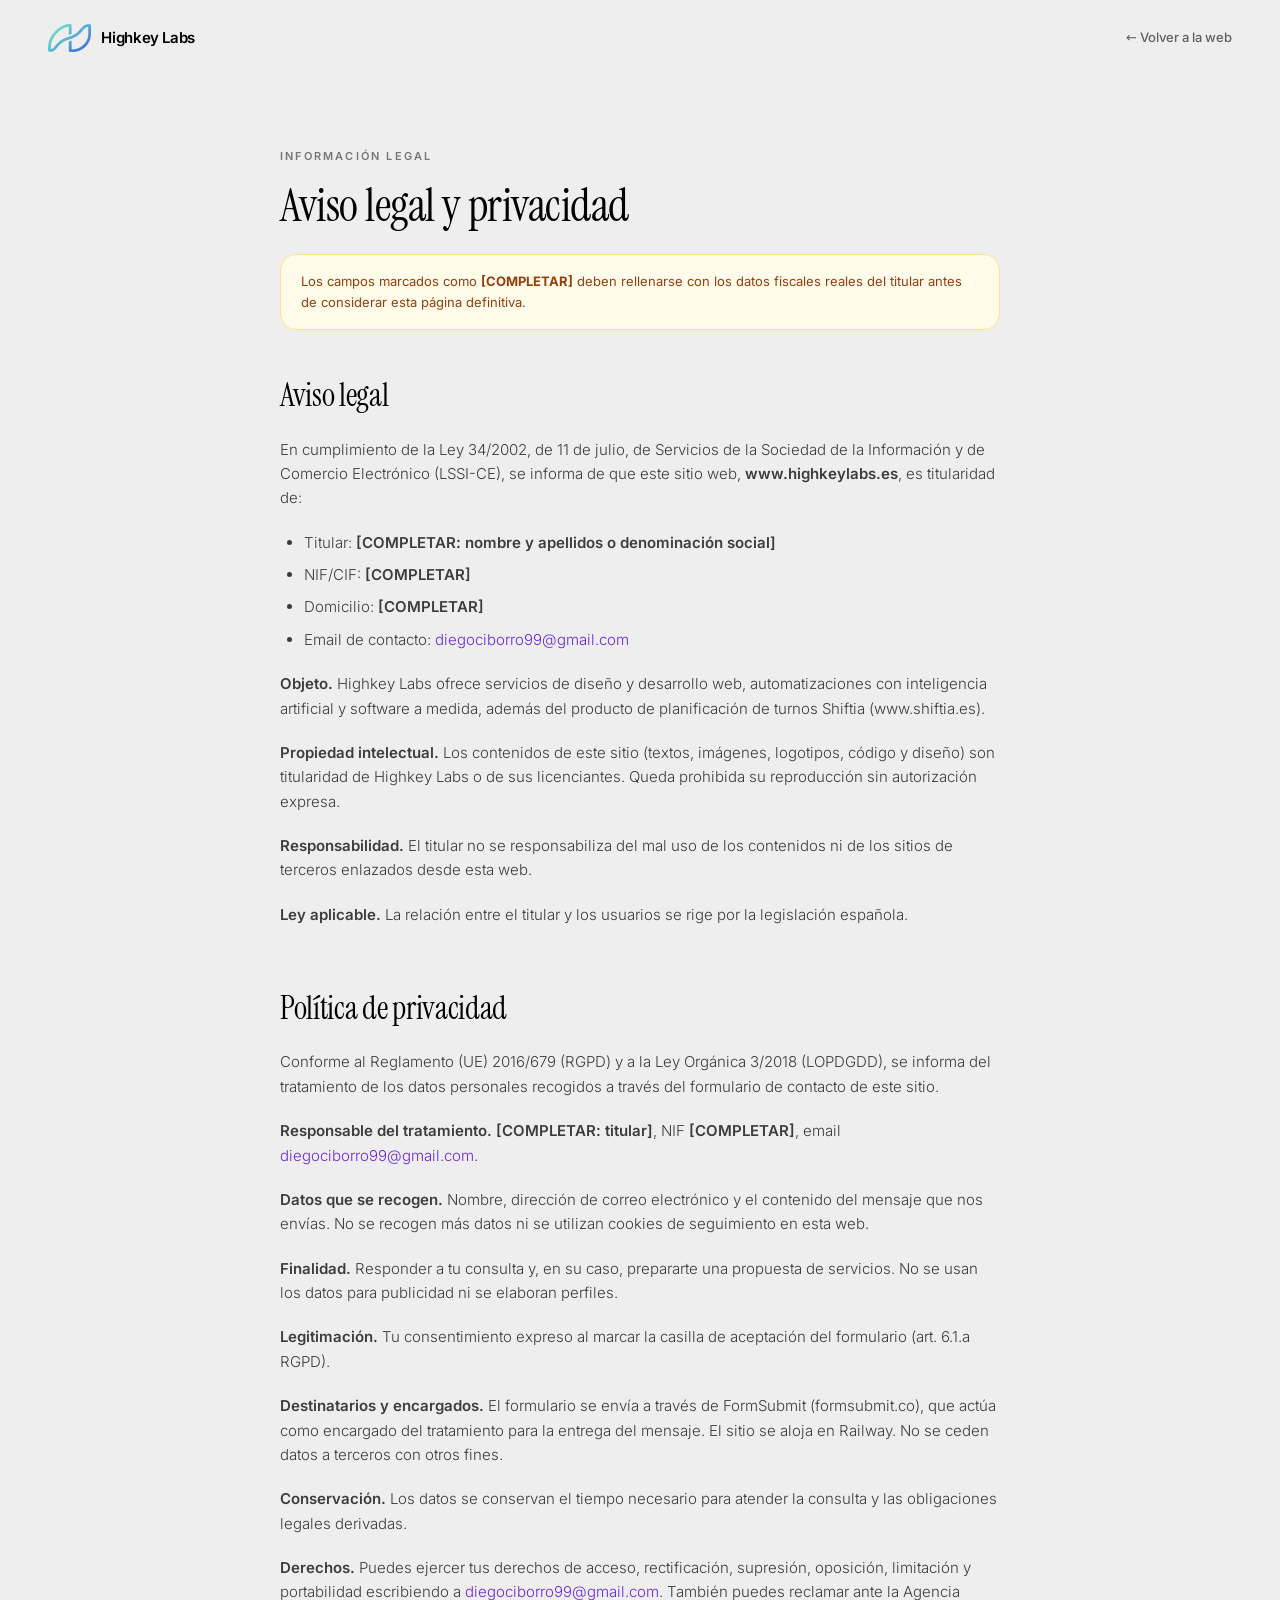
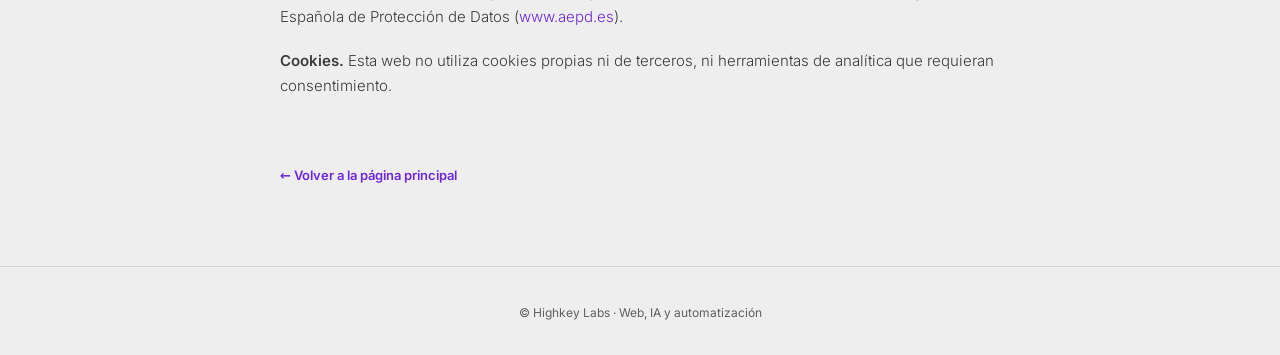
==== legal.html @ 3944e405 "Mejora integral de la web: rendimiento, SEO, conversión, RGPD y refinado visual - Formulario funcion" ====
<!DOCTYPE html>
<html lang="es" class="scroll-smooth">
<head>
<meta charset="UTF-8">
<meta name="viewport" content="width=device-width, initial-scale=1.0">
<title>Aviso legal y privacidad — Highkey Labs</title>
<meta name="description" content="Aviso legal y política de privacidad de Highkey Labs.">
<meta name="robots" content="noindex, follow">
<link rel="canonical" href="https://www.highkeylabs.es/legal.html">
<meta name="theme-color" content="#eeeeee">
<link rel="icon" type="image/png" sizes="32x32" href="favicon-32.png">
<link rel="apple-touch-icon" href="apple-touch-icon.png">
<link rel="stylesheet" href="styles.css">
</head>
<body class="bg-[#eeeeee] text-black antialiased">

<nav class="pt-6 pb-4 px-6 lg:px-12 flex items-center justify-between" aria-label="Navegación">
  <a href="index.html" class="flex items-center gap-2.5" aria-label="Highkey Labs — inicio">
    <img src="logo.png" alt="Logo de Highkey Labs" width="149" height="96" class="h-7 w-auto">
    <span class="text-[15px] font-semibold tracking-tight">Highkey Labs</span>
  </a>
  <a href="index.html" class="text-[13px] font-medium text-black/60 hover:text-black transition-colors">← Volver a la web</a>
</nav>

<main class="max-w-3xl mx-auto px-6 py-16 md:py-20">

  <p class="text-[11px] uppercase tracking-[0.2em] text-black/50 font-semibold mb-4">Información legal</p>
  <h1 class="font-serifd text-[34px] md:text-[46px] leading-[1.08] mb-6">Aviso legal y privacidad</h1>
  <p class="bg-amber-50 border border-amber-200 text-amber-800 rounded-2xl px-5 py-4 text-[13px] leading-relaxed mb-12">
    Los campos marcados como <strong>[COMPLETAR]</strong> deben rellenarse con los datos fiscales reales del titular antes de considerar esta página definitiva.
  </p>

  <section id="aviso-legal" class="mb-16">
    <h2 class="font-serifd text-[26px] md:text-[32px] leading-[1.1] mb-6">Aviso legal</h2>
    <div class="space-y-5 text-[15px] font-light text-black/75 leading-relaxed">
      <p>En cumplimiento de la Ley 34/2002, de 11 de julio, de Servicios de la Sociedad de la Información y de Comercio Electrónico (LSSI-CE), se informa de que este sitio web, <strong class="font-semibold">www.highkeylabs.es</strong>, es titularidad de:</p>
      <ul class="list-disc pl-6 space-y-2">
        <li>Titular: <strong class="font-semibold">[COMPLETAR: nombre y apellidos o denominación social]</strong></li>
        <li>NIF/CIF: <strong class="font-semibold">[COMPLETAR]</strong></li>
        <li>Domicilio: <strong class="font-semibold">[COMPLETAR]</strong></li>
        <li>Email de contacto: <a href="mailto:diegociborro99@gmail.com" class="text-[#6d28d9] hover:underline">diegociborro99@gmail.com</a></li>
      </ul>
      <p><strong class="font-semibold">Objeto.</strong> Highkey Labs ofrece servicios de diseño y desarrollo web, automatizaciones con inteligencia artificial y software a medida, además del producto de planificación de turnos Shiftia (www.shiftia.es).</p>
      <p><strong class="font-semibold">Propiedad intelectual.</strong> Los contenidos de este sitio (textos, imágenes, logotipos, código y diseño) son titularidad de Highkey Labs o de sus licenciantes. Queda prohibida su reproducción sin autorización expresa.</p>
      <p><strong class="font-semibold">Responsabilidad.</strong> El titular no se responsabiliza del mal uso de los contenidos ni de los sitios de terceros enlazados desde esta web.</p>
      <p><strong class="font-semibold">Ley aplicable.</strong> La relación entre el titular y los usuarios se rige por la legislación española.</p>
    </div>
  </section>

  <section id="privacidad" class="mb-16">
    <h2 class="font-serifd text-[26px] md:text-[32px] leading-[1.1] mb-6">Política de privacidad</h2>
    <div class="space-y-5 text-[15px] font-light text-black/75 leading-relaxed">
      <p>Conforme al Reglamento (UE) 2016/679 (RGPD) y a la Ley Orgánica 3/2018 (LOPDGDD), se informa del tratamiento de los datos personales recogidos a través del formulario de contacto de este sitio.</p>
      <p><strong class="font-semibold">Responsable del tratamiento.</strong> <strong class="font-semibold">[COMPLETAR: titular]</strong>, NIF <strong class="font-semibold">[COMPLETAR]</strong>, email <a href="mailto:diegociborro99@gmail.com" class="text-[#6d28d9] hover:underline">diegociborro99@gmail.com</a>.</p>
      <p><strong class="font-semibold">Datos que se recogen.</strong> Nombre, dirección de correo electrónico y el contenido del mensaje que nos envías. No se recogen más datos ni se utilizan cookies de seguimiento en esta web.</p>
      <p><strong class="font-semibold">Finalidad.</strong> Responder a tu consulta y, en su caso, prepararte una propuesta de servicios. No se usan los datos para publicidad ni se elaboran perfiles.</p>
      <p><strong class="font-semibold">Legitimación.</strong> Tu consentimiento expreso al marcar la casilla de aceptación del formulario (art. 6.1.a RGPD).</p>
      <p><strong class="font-semibold">Destinatarios y encargados.</strong> El formulario se envía a través de FormSubmit (formsubmit.co), que actúa como encargado del tratamiento para la entrega del mensaje. El sitio se aloja en Railway. No se ceden datos a terceros con otros fines.</p>
      <p><strong class="font-semibold">Conservación.</strong> Los datos se conservan el tiempo necesario para atender la consulta y las obligaciones legales derivadas.</p>
      <p><strong class="font-semibold">Derechos.</strong> Puedes ejercer tus derechos de acceso, rectificación, supresión, oposición, limitación y portabilidad escribiendo a <a href="mailto:diegociborro99@gmail.com" class="text-[#6d28d9] hover:underline">diegociborro99@gmail.com</a>. También puedes reclamar ante la Agencia Española de Protección de Datos (<a href="https://www.aepd.es" target="_blank" rel="noopener noreferrer" class="text-[#6d28d9] hover:underline">www.aepd.es</a>).</p>
      <p><strong class="font-semibold">Cookies.</strong> Esta web no utiliza cookies propias ni de terceros, ni herramientas de analítica que requieran consentimiento.</p>
    </div>
  </section>

  <a href="index.html" class="inline-flex items-center gap-2 text-[13px] font-semibold text-[#6d28d9] hover:gap-3 transition-all">
    ← Volver a la página principal
  </a>
</main>

<footer class="border-t border-black/10 px-6 py-8 text-center">
  <span class="text-[12px] text-black/60">© Highkey Labs · Web, IA y automatización</span>
</footer>

</body>
</html>
---- styles.css ----
*,:after,:before{--tw-border-spacing-x:0;--tw-border-spacing-y:0;--tw-translate-x:0;--tw-translate-y:0;--tw-rotate:0;--tw-skew-x:0;--tw-skew-y:0;--tw-scale-x:1;--tw-scale-y:1;--tw-pan-x: ;--tw-pan-y: ;--tw-pinch-zoom: ;--tw-scroll-snap-strictness:proximity;--tw-gradient-from-position: ;--tw-gradient-via-position: ;--tw-gradient-to-position: ;--tw-ordinal: ;--tw-slashed-zero: ;--tw-numeric-figure: ;--tw-numeric-spacing: ;--tw-numeric-fraction: ;--tw-ring-inset: ;--tw-ring-offset-width:0px;--tw-ring-offset-color:#fff;--tw-ring-color:rgba(59,130,246,.5);--tw-ring-offset-shadow:0 0 #0000;--tw-ring-shadow:0 0 #0000;--tw-shadow:0 0 #0000;--tw-shadow-colored:0 0 #0000;--tw-blur: ;--tw-brightness: ;--tw-contrast: ;--tw-grayscale: ;--tw-hue-rotate: ;--tw-invert: ;--tw-saturate: ;--tw-sepia: ;--tw-drop-shadow: ;--tw-backdrop-blur: ;--tw-backdrop-brightness: ;--tw-backdrop-contrast: ;--tw-backdrop-grayscale: ;--tw-backdrop-hue-rotate: ;--tw-backdrop-invert: ;--tw-backdrop-opacity: ;--tw-backdrop-saturate: ;--tw-backdrop-sepia: ;--tw-contain-size: ;--tw-contain-layout: ;--tw-contain-paint: ;--tw-contain-style: }::backdrop{--tw-border-spacing-x:0;--tw-border-spacing-y:0;--tw-translate-x:0;--tw-translate-y:0;--tw-rotate:0;--tw-skew-x:0;--tw-skew-y:0;--tw-scale-x:1;--tw-scale-y:1;--tw-pan-x: ;--tw-pan-y: ;--tw-pinch-zoom: ;--tw-scroll-snap-strictness:proximity;--tw-gradient-from-position: ;--tw-gradient-via-position: ;--tw-gradient-to-position: ;--tw-ordinal: ;--tw-slashed-zero: ;--tw-numeric-figure: ;--tw-numeric-spacing: ;--tw-numeric-fraction: ;--tw-ring-inset: ;--tw-ring-offset-width:0px;--tw-ring-offset-color:#fff;--tw-ring-color:rgba(59,130,246,.5);--tw-ring-offset-shadow:0 0 #0000;--tw-ring-shadow:0 0 #0000;--tw-shadow:0 0 #0000;--tw-shadow-colored:0 0 #0000;--tw-blur: ;--tw-brightness: ;--tw-contrast: ;--tw-grayscale: ;--tw-hue-rotate: ;--tw-invert: ;--tw-saturate: ;--tw-sepia: ;--tw-drop-shadow: ;--tw-backdrop-blur: ;--tw-backdrop-brightness: ;--tw-backdrop-contrast: ;--tw-backdrop-grayscale: ;--tw-backdrop-hue-rotate: ;--tw-backdrop-invert: ;--tw-backdrop-opacity: ;--tw-backdrop-saturate: ;--tw-backdrop-sepia: ;--tw-contain-size: ;--tw-contain-layout: ;--tw-contain-paint: ;--tw-contain-style: }/*! tailwindcss v3.4.17 | MIT License | https://tailwindcss.com*/*,:after,:before{box-sizing:border-box;border:0 solid #e5e7eb}:after,:before{--tw-content:""}:host,html{line-height:1.5;-webkit-text-size-adjust:100%;-moz-tab-size:4;-o-tab-size:4;tab-size:4;font-family:ui-sans-serif,system-ui,sans-serif,Apple Color Emoji,Segoe UI Emoji,Segoe UI Symbol,Noto Color Emoji;font-feature-settings:normal;font-variation-settings:normal;-webkit-tap-highlight-color:transparent}body{margin:0;line-height:inherit}hr{height:0;color:inherit;border-top-width:1px}abbr:where([title]){-webkit-text-decoration:underline dotted;text-decoration:underline dotted}h1,h2,h3,h4,h5,h6{font-size:inherit;font-weight:inherit}a{color:inherit;text-decoration:inherit}b,strong{font-weight:bolder}code,kbd,pre,samp{font-family:ui-monospace,SFMono-Regular,Menlo,Monaco,Consolas,Liberation Mono,Courier New,monospace;font-feature-settings:normal;font-variation-settings:normal;font-size:1em}small{font-size:80%}sub,sup{font-size:75%;line-height:0;position:relative;vertical-align:baseline}sub{bottom:-.25em}sup{top:-.5em}table{text-indent:0;border-color:inherit;border-collapse:collapse}button,input,optgroup,select,textarea{font-family:inherit;font-feature-settings:inherit;font-variation-settings:inherit;font-size:100%;font-weight:inherit;line-height:inherit;letter-spacing:inherit;color:inherit;margin:0;padding:0}button,select{text-transform:none}button,input:where([type=button]),input:where([type=reset]),input:where([type=submit]){-webkit-appearance:button;background-color:transparent;background-image:none}:-moz-focusring{outline:auto}:-moz-ui-invalid{box-shadow:none}progress{vertical-align:baseline}::-webkit-inner-spin-button,::-webkit-outer-spin-button{height:auto}[type=search]{-webkit-appearance:textfield;outline-offset:-2px}::-webkit-search-decoration{-webkit-appearance:none}::-webkit-file-upload-button{-webkit-appearance:button;font:inherit}summary{display:list-item}blockquote,dd,dl,figure,h1,h2,h3,h4,h5,h6,hr,p,pre{margin:0}fieldset{margin:0}fieldset,legend{padding:0}menu,ol,ul{list-style:none;margin:0;padding:0}dialog{padding:0}textarea{resize:vertical}input::-moz-placeholder,textarea::-moz-placeholder{opacity:1;color:#9ca3af}input::placeholder,textarea::placeholder{opacity:1;color:#9ca3af}[role=button],button{cursor:pointer}:disabled{cursor:default}audio,canvas,embed,iframe,img,object,svg,video{display:block;vertical-align:middle}img,video{max-width:100%;height:auto}[hidden]:where(:not([hidden=until-found])){display:none}.pointer-events-none{pointer-events:none}.visible{visibility:visible}.fixed{position:fixed}.absolute{position:absolute}.relative{position:relative}.inset-0{inset:0}.inset-6{inset:1.5rem}.-bottom-1{bottom:-.25rem}.-bottom-5{bottom:-1.25rem}.left-0{left:0}.left-6{left:1.5rem}.left-8{left:2rem}.left-\[10\%\]{left:10%}.right-0{right:0}.right-2{right:.5rem}.right-6{right:1.5rem}.right-\[10\%\]{right:10%}.top-0{top:0}.top-10{top:2.5rem}.top-2{top:.5rem}.top-6{top:1.5rem}.top-\[52px\]{top:52px}.z-0{z-index:0}.z-10{z-index:10}.z-50{z-index:50}.z-\[100\]{z-index:100}.z-\[5\]{z-index:5}.mx-auto{margin-left:auto;margin-right:auto}.mb-1{margin-bottom:.25rem}.mb-1\.5{margin-bottom:.375rem}.mb-10{margin-bottom:2.5rem}.mb-12{margin-bottom:3rem}.mb-14{margin-bottom:3.5rem}.mb-16{margin-bottom:4rem}.mb-2{margin-bottom:.5rem}.mb-2\.5{margin-bottom:.625rem}.mb-3{margin-bottom:.75rem}.mb-4{margin-bottom:1rem}.mb-5{margin-bottom:1.25rem}.mb-6{margin-bottom:1.5rem}.mb-7{margin-bottom:1.75rem}.mb-8{margin-bottom:2rem}.mb-9{margin-bottom:2.25rem}.ml-1{margin-left:.25rem}.ml-1\.5{margin-left:.375rem}.ml-3{margin-left:.75rem}.mt-0\.5{margin-top:.125rem}.mt-1\.5{margin-top:.375rem}.mt-20{margin-top:5rem}.mt-4{margin-top:1rem}.mt-5{margin-top:1.25rem}.mt-6{margin-top:1.5rem}.mt-7{margin-top:1.75rem}.mt-9{margin-top:2.25rem}.mt-auto{margin-top:auto}.block{display:block}.flex{display:flex}.inline-flex{display:inline-flex}.table{display:table}.grid{display:grid}.hidden{display:none}.aspect-square{aspect-ratio:1/1}.h-1\.5{height:.375rem}.h-10{height:2.5rem}.h-11{height:2.75rem}.h-16{height:4rem}.h-2{height:.5rem}.h-2\.5{height:.625rem}.h-3{height:.75rem}.h-3\.5{height:.875rem}.h-4{height:1rem}.h-5{height:1.25rem}.h-6{height:1.5rem}.h-7{height:1.75rem}.h-8{height:2rem}.h-9{height:2.25rem}.h-\[210px\]{height:210px}.h-\[230px\]{height:230px}.h-\[280px\]{height:280px}.h-auto{height:auto}.h-full{height:100%}.h-px{height:1px}.min-h-screen{min-height:100vh}.w-1\.5{width:.375rem}.w-10{width:2.5rem}.w-11{width:2.75rem}.w-14{width:3.5rem}.w-16{width:4rem}.w-2{width:.5rem}.w-2\.5{width:.625rem}.w-2\/3{width:66.666667%}.w-20{width:5rem}.w-24{width:6rem}.w-3{width:.75rem}.w-3\/5{width:60%}.w-4{width:1rem}.w-4\/5{width:80%}.w-5{width:1.25rem}.w-6{width:1.5rem}.w-7{width:1.75rem}.w-8{width:2rem}.w-9{width:2.25rem}.w-\[150\%\]{width:150%}.w-\[78\%\]{width:78%}.w-\[82\%\]{width:82%}.w-auto{width:auto}.w-full{width:100%}.min-w-0{min-width:0}.max-w-2xl{max-width:42rem}.max-w-3xl{max-width:48rem}.max-w-4xl{max-width:56rem}.max-w-6xl{max-width:72rem}.max-w-\[220px\]{max-width:220px}.max-w-\[440px\]{max-width:440px}.max-w-\[480px\]{max-width:480px}.max-w-\[560px\]{max-width:560px}.max-w-\[800px\]{max-width:800px}.max-w-\[860px\]{max-width:860px}.max-w-lg{max-width:32rem}.max-w-md{max-width:28rem}.max-w-xl{max-width:36rem}.max-w-xs{max-width:20rem}.flex-1{flex:1 1 0%}.flex-shrink-0{flex-shrink:0}.-rotate-\[4deg\]{--tw-rotate:-4deg}.-rotate-\[4deg\],.rotate-\[5deg\]{transform:translate(var(--tw-translate-x),var(--tw-translate-y)) rotate(var(--tw-rotate)) skewX(var(--tw-skew-x)) skewY(var(--tw-skew-y)) scaleX(var(--tw-scale-x)) scaleY(var(--tw-scale-y))}.rotate-\[5deg\]{--tw-rotate:5deg}.transform{transform:translate(var(--tw-translate-x),var(--tw-translate-y)) rotate(var(--tw-rotate)) skewX(var(--tw-skew-x)) skewY(var(--tw-skew-y)) scaleX(var(--tw-scale-x)) scaleY(var(--tw-scale-y))}@keyframes pulse{50%{opacity:.5}}.animate-pulse{animation:pulse 2s cubic-bezier(.4,0,.6,1) infinite}.cursor-pointer{cursor:pointer}.select-none{-webkit-user-select:none;-moz-user-select:none;user-select:none}.resize-none{resize:none}.scroll-mt-24{scroll-margin-top:6rem}.scroll-mt-28{scroll-margin-top:7rem}.list-disc{list-style-type:disc}.grid-cols-2{grid-template-columns:repeat(2,minmax(0,1fr))}.flex-col{flex-direction:column}.flex-wrap{flex-wrap:wrap}.items-start{align-items:flex-start}.items-center{align-items:center}.justify-end{justify-content:flex-end}.justify-center{justify-content:center}.justify-between{justify-content:space-between}.gap-1\.5{gap:.375rem}.gap-10{gap:2.5rem}.gap-14{gap:3.5rem}.gap-2{gap:.5rem}.gap-2\.5{gap:.625rem}.gap-3{gap:.75rem}.gap-3\.5{gap:.875rem}.gap-4{gap:1rem}.gap-5{gap:1.25rem}.gap-8{gap:2rem}.gap-y-10{row-gap:2.5rem}.space-y-2>:not([hidden])~:not([hidden]){--tw-space-y-reverse:0;margin-top:calc(.5rem*(1 - var(--tw-space-y-reverse)));margin-bottom:calc(.5rem*var(--tw-space-y-reverse))}.space-y-2\.5>:not([hidden])~:not([hidden]){--tw-space-y-reverse:0;margin-top:calc(.625rem*(1 - var(--tw-space-y-reverse)));margin-bottom:calc(.625rem*var(--tw-space-y-reverse))}.space-y-3>:not([hidden])~:not([hidden]){--tw-space-y-reverse:0;margin-top:calc(.75rem*(1 - var(--tw-space-y-reverse)));margin-bottom:calc(.75rem*var(--tw-space-y-reverse))}.space-y-4>:not([hidden])~:not([hidden]){--tw-space-y-reverse:0;margin-top:calc(1rem*(1 - var(--tw-space-y-reverse)));margin-bottom:calc(1rem*var(--tw-space-y-reverse))}.space-y-5>:not([hidden])~:not([hidden]){--tw-space-y-reverse:0;margin-top:calc(1.25rem*(1 - var(--tw-space-y-reverse)));margin-bottom:calc(1.25rem*var(--tw-space-y-reverse))}.divide-y>:not([hidden])~:not([hidden]){--tw-divide-y-reverse:0;border-top-width:calc(1px*(1 - var(--tw-divide-y-reverse)));border-bottom-width:calc(1px*var(--tw-divide-y-reverse))}.divide-black\/10>:not([hidden])~:not([hidden]){border-color:rgba(0,0,0,.1)}.overflow-hidden{overflow:hidden}.scroll-smooth{scroll-behavior:smooth}.truncate{overflow:hidden;text-overflow:ellipsis;white-space:nowrap}.rounded{border-radius:.25rem}.rounded-2xl{border-radius:1rem}.rounded-\[10px\]{border-radius:10px}.rounded-\[18px\]{border-radius:18px}.rounded-\[20px\]{border-radius:20px}.rounded-\[24px\]{border-radius:24px}.rounded-\[28px\]{border-radius:28px}.rounded-\[3px\]{border-radius:3px}.rounded-full{border-radius:9999px}.rounded-lg{border-radius:.5rem}.rounded-md{border-radius:.375rem}.rounded-xl{border-radius:.75rem}.border{border-width:1px}.border-y{border-top-width:1px}.border-b,.border-y{border-bottom-width:1px}.border-r{border-right-width:1px}.border-t{border-top-width:1px}.border-\[\#7e22ce\]\/20{border-color:rgba(126,34,206,.2)}.border-\[\#7e22ce\]\/25{border-color:rgba(126,34,206,.25)}.border-amber-200{--tw-border-opacity:1;border-color:rgb(253 230 138/var(--tw-border-opacity,1))}.border-black\/10{border-color:rgba(0,0,0,.1)}.border-black\/15{border-color:rgba(0,0,0,.15)}.border-black\/5{border-color:rgba(0,0,0,.05)}.border-emerald-200{--tw-border-opacity:1;border-color:rgb(167 243 208/var(--tw-border-opacity,1))}.border-rose-200{--tw-border-opacity:1;border-color:rgb(254 205 211/var(--tw-border-opacity,1))}.border-sky-200{--tw-border-opacity:1;border-color:rgb(186 230 253/var(--tw-border-opacity,1))}.border-transparent{border-color:transparent}.bg-\[\#28c840\]{--tw-bg-opacity:1;background-color:rgb(40 200 64/var(--tw-bg-opacity,1))}.bg-\[\#7e22ce\]{--tw-bg-opacity:1;background-color:rgb(126 34 206/var(--tw-bg-opacity,1))}.bg-\[\#7e22ce\]\/10{background-color:rgba(126,34,206,.1)}.bg-\[\#7e22ce\]\/5{background-color:rgba(126,34,206,.05)}.bg-\[\#eeeeee\]{--tw-bg-opacity:1;background-color:rgb(238 238 238/var(--tw-bg-opacity,1))}.bg-\[\#eeeeee\]\/95{background-color:hsla(0,0%,93%,.95)}.bg-\[\#fafafa\]{--tw-bg-opacity:1;background-color:rgb(250 250 250/var(--tw-bg-opacity,1))}.bg-\[\#febc2e\]{--tw-bg-opacity:1;background-color:rgb(254 188 46/var(--tw-bg-opacity,1))}.bg-\[\#ff5f57\]{--tw-bg-opacity:1;background-color:rgb(255 95 87/var(--tw-bg-opacity,1))}.bg-amber-100{--tw-bg-opacity:1;background-color:rgb(254 243 199/var(--tw-bg-opacity,1))}.bg-amber-400{--tw-bg-opacity:1;background-color:rgb(251 191 36/var(--tw-bg-opacity,1))}.bg-amber-50{--tw-bg-opacity:1;background-color:rgb(255 251 235/var(--tw-bg-opacity,1))}.bg-black{--tw-bg-opacity:1;background-color:rgb(0 0 0/var(--tw-bg-opacity,1))}.bg-black\/10{background-color:rgba(0,0,0,.1)}.bg-black\/15{background-color:rgba(0,0,0,.15)}.bg-black\/5{background-color:rgba(0,0,0,.05)}.bg-black\/50{background-color:rgba(0,0,0,.5)}.bg-black\/60{background-color:rgba(0,0,0,.6)}.bg-black\/80{background-color:rgba(0,0,0,.8)}.bg-emerald-50{--tw-bg-opacity:1;background-color:rgb(236 253 245/var(--tw-bg-opacity,1))}.bg-emerald-500{--tw-bg-opacity:1;background-color:rgb(16 185 129/var(--tw-bg-opacity,1))}.bg-rose-100{--tw-bg-opacity:1;background-color:rgb(255 228 230/var(--tw-bg-opacity,1))}.bg-rose-400{--tw-bg-opacity:1;background-color:rgb(251 113 133/var(--tw-bg-opacity,1))}.bg-rose-50{--tw-bg-opacity:1;background-color:rgb(255 241 242/var(--tw-bg-opacity,1))}.bg-sky-100{--tw-bg-opacity:1;background-color:rgb(224 242 254/var(--tw-bg-opacity,1))}.bg-sky-400{--tw-bg-opacity:1;background-color:rgb(56 189 248/var(--tw-bg-opacity,1))}.bg-sky-50{--tw-bg-opacity:1;background-color:rgb(240 249 255/var(--tw-bg-opacity,1))}.bg-white{--tw-bg-opacity:1;background-color:rgb(255 255 255/var(--tw-bg-opacity,1))}.bg-gradient-to-br{background-image:linear-gradient(to bottom right,var(--tw-gradient-stops))}.bg-gradient-to-r{background-image:linear-gradient(to right,var(--tw-gradient-stops))}.from-\[\#7e22ce\]{--tw-gradient-from:#7e22ce var(--tw-gradient-from-position);--tw-gradient-to:rgba(126,34,206,0) var(--tw-gradient-to-position);--tw-gradient-stops:var(--tw-gradient-from),var(--tw-gradient-to)}.from-\[\#7e22ce\]\/15{--tw-gradient-from:rgba(126,34,206,.15) var(--tw-gradient-from-position);--tw-gradient-to:rgba(126,34,206,0) var(--tw-gradient-to-position);--tw-gradient-stops:var(--tw-gradient-from),var(--tw-gradient-to)}.from-black\/5{--tw-gradient-from:rgba(0,0,0,.05) var(--tw-gradient-from-position);--tw-gradient-to:transparent var(--tw-gradient-to-position);--tw-gradient-stops:var(--tw-gradient-from),var(--tw-gradient-to)}.from-transparent{--tw-gradient-from:transparent var(--tw-gradient-from-position);--tw-gradient-to:transparent var(--tw-gradient-to-position);--tw-gradient-stops:var(--tw-gradient-from),var(--tw-gradient-to)}.via-\[\#6366f1\]\/10{--tw-gradient-to:rgba(99,102,241,0) var(--tw-gradient-to-position);--tw-gradient-stops:var(--tw-gradient-from),rgba(99,102,241,.1) var(--tw-gradient-via-position),var(--tw-gradient-to)}.via-\[\#7e22ce\]\/25{--tw-gradient-to:rgba(126,34,206,0) var(--tw-gradient-to-position);--tw-gradient-stops:var(--tw-gradient-from),rgba(126,34,206,.25) var(--tw-gradient-via-position),var(--tw-gradient-to)}.to-\[\#6366f1\]{--tw-gradient-to:#6366f1 var(--tw-gradient-to-position)}.to-transparent{--tw-gradient-to:transparent var(--tw-gradient-to-position)}.object-cover{-o-object-fit:cover;object-fit:cover}.p-2{padding:.5rem}.p-4{padding:1rem}.p-5{padding:1.25rem}.p-7{padding:1.75rem}.p-8{padding:2rem}.px-2\.5{padding-left:.625rem;padding-right:.625rem}.px-3{padding-left:.75rem;padding-right:.75rem}.px-3\.5{padding-left:.875rem;padding-right:.875rem}.px-4{padding-left:1rem;padding-right:1rem}.px-5{padding-left:1.25rem;padding-right:1.25rem}.px-6{padding-left:1.5rem;padding-right:1.5rem}.px-7{padding-left:1.75rem;padding-right:1.75rem}.px-8{padding-left:2rem;padding-right:2rem}.py-1{padding-top:.25rem;padding-bottom:.25rem}.py-1\.5{padding-top:.375rem;padding-bottom:.375rem}.py-12{padding-top:3rem;padding-bottom:3rem}.py-14{padding-top:3.5rem;padding-bottom:3.5rem}.py-16{padding-top:4rem;padding-bottom:4rem}.py-2{padding-top:.5rem;padding-bottom:.5rem}.py-2\.5{padding-top:.625rem;padding-bottom:.625rem}.py-24{padding-top:6rem;padding-bottom:6rem}.py-3{padding-top:.75rem;padding-bottom:.75rem}.py-4{padding-top:1rem;padding-bottom:1rem}.py-5{padding-top:1.25rem;padding-bottom:1.25rem}.py-8{padding-top:2rem;padding-bottom:2rem}.pb-16{padding-bottom:4rem}.pb-24{padding-bottom:6rem}.pb-4{padding-bottom:1rem}.pb-8{padding-bottom:2rem}.pl-6{padding-left:1.5rem}.pr-2{padding-right:.5rem}.pt-1{padding-top:.25rem}.pt-12{padding-top:3rem}.pt-16{padding-top:4rem}.pt-20{padding-top:5rem}.pt-24{padding-top:6rem}.pt-4{padding-top:1rem}.pt-6{padding-top:1.5rem}.text-left{text-align:left}.text-center{text-align:center}.text-2xl{font-size:1.5rem;line-height:2rem}.text-\[10px\]{font-size:10px}.text-\[11px\]{font-size:11px}.text-\[12px\]{font-size:12px}.text-\[13px\]{font-size:13px}.text-\[14px\]{font-size:14px}.text-\[15px\]{font-size:15px}.text-\[16px\]{font-size:16px}.text-\[17px\]{font-size:17px}.text-\[19px\]{font-size:19px}.text-\[26px\]{font-size:26px}.text-\[28px\]{font-size:28px}.text-\[30px\]{font-size:30px}.text-\[34px\]{font-size:34px}.text-\[38px\]{font-size:38px}.text-\[40px\]{font-size:40px}.text-\[42px\]{font-size:42px}.text-\[8px\]{font-size:8px}.font-bold{font-weight:700}.font-light{font-weight:300}.font-medium{font-weight:500}.font-semibold{font-weight:600}.uppercase{text-transform:uppercase}.leading-\[1\.05\]{line-height:1.05}.leading-\[1\.06\]{line-height:1.06}.leading-\[1\.08\]{line-height:1.08}.leading-\[1\.12\]{line-height:1.12}.leading-\[1\.1\]{line-height:1.1}.leading-none{line-height:1}.leading-relaxed{line-height:1.625}.leading-tight{line-height:1.25}.tracking-\[-0\.03em\]{letter-spacing:-.03em}.tracking-\[0\.15em\]{letter-spacing:.15em}.tracking-\[0\.18em\]{letter-spacing:.18em}.tracking-\[0\.2em\]{letter-spacing:.2em}.tracking-tight{letter-spacing:-.025em}.tracking-wide{letter-spacing:.025em}.tracking-wider{letter-spacing:.05em}.tracking-widest{letter-spacing:.1em}.text-\[\#6d28d9\]{--tw-text-opacity:1;color:rgb(109 40 217/var(--tw-text-opacity,1))}.text-\[\#7e22ce\]{--tw-text-opacity:1;color:rgb(126 34 206/var(--tw-text-opacity,1))}.text-\[\#c084fc\]{--tw-text-opacity:1;color:rgb(192 132 252/var(--tw-text-opacity,1))}.text-amber-600{--tw-text-opacity:1;color:rgb(217 119 6/var(--tw-text-opacity,1))}.text-amber-700{--tw-text-opacity:1;color:rgb(180 83 9/var(--tw-text-opacity,1))}.text-amber-800{--tw-text-opacity:1;color:rgb(146 64 14/var(--tw-text-opacity,1))}.text-black{--tw-text-opacity:1;color:rgb(0 0 0/var(--tw-text-opacity,1))}.text-black\/30{color:rgba(0,0,0,.3)}.text-black\/50{color:rgba(0,0,0,.5)}.text-black\/55{color:rgba(0,0,0,.55)}.text-black\/60{color:rgba(0,0,0,.6)}.text-black\/70{color:rgba(0,0,0,.7)}.text-black\/75{color:rgba(0,0,0,.75)}.text-black\/80{color:rgba(0,0,0,.8)}.text-emerald-600{--tw-text-opacity:1;color:rgb(5 150 105/var(--tw-text-opacity,1))}.text-emerald-700{--tw-text-opacity:1;color:rgb(4 120 87/var(--tw-text-opacity,1))}.text-emerald-800{--tw-text-opacity:1;color:rgb(6 95 70/var(--tw-text-opacity,1))}.text-rose-500{--tw-text-opacity:1;color:rgb(244 63 94/var(--tw-text-opacity,1))}.text-rose-600{--tw-text-opacity:1;color:rgb(225 29 72/var(--tw-text-opacity,1))}.text-sky-600{--tw-text-opacity:1;color:rgb(2 132 199/var(--tw-text-opacity,1))}.text-sky-700{--tw-text-opacity:1;color:rgb(3 105 161/var(--tw-text-opacity,1))}.text-white{--tw-text-opacity:1;color:rgb(255 255 255/var(--tw-text-opacity,1))}.text-white\/50{color:hsla(0,0%,100%,.5)}.text-white\/75{color:hsla(0,0%,100%,.75)}.underline{text-decoration-line:underline}.decoration-black\/20{text-decoration-color:rgba(0,0,0,.2)}.underline-offset-2{text-underline-offset:2px}.antialiased{-webkit-font-smoothing:antialiased;-moz-osx-font-smoothing:grayscale}.accent-\[\#7e22ce\]{accent-color:#7e22ce}.opacity-70{opacity:.7}.shadow-2xl{--tw-shadow:0 25px 50px -12px rgba(0,0,0,.25);--tw-shadow-colored:0 25px 50px -12px var(--tw-shadow-color)}.shadow-2xl,.shadow-lg{box-shadow:var(--tw-ring-offset-shadow,0 0 #0000),var(--tw-ring-shadow,0 0 #0000),var(--tw-shadow)}.shadow-lg{--tw-shadow:0 10px 15px -3px rgba(0,0,0,.1),0 4px 6px -4px rgba(0,0,0,.1);--tw-shadow-colored:0 10px 15px -3px var(--tw-shadow-color),0 4px 6px -4px var(--tw-shadow-color)}.shadow-md{--tw-shadow:0 4px 6px -1px rgba(0,0,0,.1),0 2px 4px -2px rgba(0,0,0,.1);--tw-shadow-colored:0 4px 6px -1px var(--tw-shadow-color),0 2px 4px -2px var(--tw-shadow-color)}.shadow-md,.shadow-sm{box-shadow:var(--tw-ring-offset-shadow,0 0 #0000),var(--tw-ring-shadow,0 0 #0000),var(--tw-shadow)}.shadow-sm{--tw-shadow:0 1px 2px 0 rgba(0,0,0,.05);--tw-shadow-colored:0 1px 2px 0 var(--tw-shadow-color)}.shadow-xl{--tw-shadow:0 20px 25px -5px rgba(0,0,0,.1),0 8px 10px -6px rgba(0,0,0,.1);--tw-shadow-colored:0 20px 25px -5px var(--tw-shadow-color),0 8px 10px -6px var(--tw-shadow-color);box-shadow:var(--tw-ring-offset-shadow,0 0 #0000),var(--tw-ring-shadow,0 0 #0000),var(--tw-shadow)}.blur-2xl{--tw-blur:blur(40px);filter:var(--tw-blur) var(--tw-brightness) var(--tw-contrast) var(--tw-grayscale) var(--tw-hue-rotate) var(--tw-invert) var(--tw-saturate) var(--tw-sepia) var(--tw-drop-shadow)}.backdrop-blur-xl{--tw-backdrop-blur:blur(24px);-webkit-backdrop-filter:var(--tw-backdrop-blur) var(--tw-backdrop-brightness) var(--tw-backdrop-contrast) var(--tw-backdrop-grayscale) var(--tw-backdrop-hue-rotate) var(--tw-backdrop-invert) var(--tw-backdrop-opacity) var(--tw-backdrop-saturate) var(--tw-backdrop-sepia);backdrop-filter:var(--tw-backdrop-blur) var(--tw-backdrop-brightness) var(--tw-backdrop-contrast) var(--tw-backdrop-grayscale) var(--tw-backdrop-hue-rotate) var(--tw-backdrop-invert) var(--tw-backdrop-opacity) var(--tw-backdrop-saturate) var(--tw-backdrop-sepia)}.transition-all{transition-property:all;transition-timing-function:cubic-bezier(.4,0,.2,1);transition-duration:.15s}.transition-colors{transition-property:color,background-color,border-color,text-decoration-color,fill,stroke;transition-timing-function:cubic-bezier(.4,0,.2,1);transition-duration:.15s}.transition-shadow{transition-property:box-shadow;transition-timing-function:cubic-bezier(.4,0,.2,1);transition-duration:.15s}.transition-transform{transition-property:transform;transition-timing-function:cubic-bezier(.4,0,.2,1);transition-duration:.15s}.delay-100{transition-delay:.1s}.delay-300{transition-delay:.3s}.delay-500{transition-delay:.5s}.duration-300{transition-duration:.3s}@font-face{font-family:Inter;font-style:normal;font-weight:300 700;font-display:swap;src:url(fonts/inter-var.woff2) format("woff2");unicode-range:u+00??,u+0131,u+0152-0153,u+02bb-02bc,u+02c6,u+02da,u+02dc,u+0304,u+0308,u+0329,u+2000-206f,u+20ac,u+2122,u+2191,u+2193,u+2212,u+2215,u+feff,u+fffd}@font-face{font-family:"Instrument Serif";font-style:normal;font-weight:400;font-display:swap;src:url(fonts/instrument-serif-400.woff2) format("woff2");unicode-range:u+00??,u+0131,u+0152-0153,u+02bb-02bc,u+02c6,u+02da,u+02dc,u+0304,u+0308,u+0329,u+2000-206f,u+20ac,u+2122,u+2191,u+2193,u+2212,u+2215,u+feff,u+fffd}@font-face{font-family:"Instrument Serif";font-style:italic;font-weight:400;font-display:swap;src:url(fonts/instrument-serif-400i.woff2) format("woff2");unicode-range:u+00??,u+0131,u+0152-0153,u+02bb-02bc,u+02c6,u+02da,u+02dc,u+0304,u+0308,u+0329,u+2000-206f,u+20ac,u+2122,u+2191,u+2193,u+2212,u+2215,u+feff,u+fffd}body{font-family:Inter,ui-sans-serif,system-ui,sans-serif}.font-serifd{font-family:"Instrument Serif",Georgia,serif;font-weight:400;letter-spacing:-.01em}.skip-link{position:absolute;left:-9999px;top:12px;z-index:100;background:#111;color:#fff;padding:10px 18px;border-radius:9999px;font-size:13px;font-weight:600}.skip-link:focus{left:12px}.hp-field{position:absolute;left:-9999px;width:1px;height:1px;opacity:0;overflow:hidden}@keyframes fadeUp{0%{opacity:0;transform:translateY(20px)}to{opacity:1;transform:translateY(0)}}.animate-on-load{animation:fadeUp .8s cubic-bezier(.16,1,.3,1) forwards;opacity:0;transform:translateY(20px)}.delay-100{animation-delay:.1s}.delay-200{animation-delay:.2s}.delay-300{animation-delay:.3s}.delay-400{animation-delay:.4s}.delay-500{animation-delay:.5s}.delay-600{animation-delay:.6s}.reveal{opacity:0;transform:translateY(20px);transition:opacity .7s cubic-bezier(.16,1,.3,1),transform .7s cubic-bezier(.16,1,.3,1)}.reveal.visible{opacity:1;transform:translateY(0)}.rd-1{transition-delay:90ms}.rd-2{transition-delay:.18s}.rd-3{transition-delay:.27s}#topNav{transition:background-color .3s ease,padding .3s ease,box-shadow .3s ease,-webkit-backdrop-filter .3s ease;transition:background-color .3s ease,padding .3s ease,box-shadow .3s ease,backdrop-filter .3s ease;transition:background-color .3s ease,padding .3s ease,box-shadow .3s ease,backdrop-filter .3s ease,-webkit-backdrop-filter .3s ease}#topNav.nav-scrolled{background:hsla(0,0%,93%,.86);backdrop-filter:blur(12px);-webkit-backdrop-filter:blur(12px);padding-top:14px;padding-bottom:14px;box-shadow:0 1px 0 rgba(0,0,0,.06)}.reveal.spring{transform:translateY(28px) scale(.96);transition-timing-function:cubic-bezier(.34,1.56,.64,1)}.reveal.spring.visible{transform:none}.clock-hand{transform-box:fill-box;transform-origin:50% 100%;animation:clockHand 6s linear infinite}@keyframes clockHand{to{transform:rotate(1turn)}}.chart-line{stroke-dasharray:120;stroke-dashoffset:120;animation:chartDraw 4s ease-out infinite}@keyframes chartDraw{0%{stroke-dashoffset:120}55%{stroke-dashoffset:0}to{stroke-dashoffset:0}}.doc-wobble{animation:wobble 2.6s ease-in-out infinite}.doc-wobble.d2{animation-duration:3.2s;animation-delay:.4s}.doc-wobble.d3{animation-duration:2.9s;animation-delay:.8s}@keyframes wobble{0%,to{transform:rotate(-4deg) translateY(0)}50%{transform:rotate(4deg) translateY(-2px)}}.typing-dot{animation:dotBounce 1.3s ease-in-out infinite}.typing-dot.t2{animation-delay:.15s}.typing-dot.t3{animation-delay:.3s}@keyframes dotBounce{0%,60%,to{transform:translateY(0);opacity:.35}30%{transform:translateY(-4px);opacity:1}}#progressBar{position:fixed;top:0;left:0;right:0;height:3px;z-index:60;background:#6d28d9;transform-origin:left;transform:scaleX(0)}.rot-word{display:inline-block;font-style:italic;color:#6d28d9;transition:transform .35s cubic-bezier(.16,1,.3,1),opacity .35s ease}.rot-word.out{transform:translateY(14px);opacity:0}#heroGlow{position:absolute;width:480px;height:480px;border-radius:9999px;background:radial-gradient(circle,rgba(126,34,206,.12),transparent 60%);pointer-events:none;filter:blur(40px);transform:translate(-50%,-50%);left:50%;top:40%;transition:opacity .4s ease;opacity:0}.glow-card{position:relative}.glow-card:before{content:"";position:absolute;inset:-1px;border-radius:inherit;padding:1px;background:linear-gradient(135deg,rgba(126,34,206,.5),transparent 38%,transparent 62%,rgba(99,102,241,.5));-webkit-mask:linear-gradient(#fff 0 0) content-box,linear-gradient(#fff 0 0);-webkit-mask-composite:xor;mask-composite:exclude;opacity:0;transition:opacity .4s ease;pointer-events:none}.glow-card:hover:before{opacity:1}.cta-band{background:radial-gradient(640px 320px at 85% -10%,rgba(192,132,252,.28),transparent 70%),radial-gradient(520px 300px at 8% 110%,rgba(99,102,241,.25),transparent 70%),#4c1d95}.tilt{perspective:900px}.tilt-inner{transform-style:preserve-3d;transition:transform .3s cubic-bezier(.16,1,.3,1);will-change:transform}.tz-20{transform:translateZ(20px)}.tz-40{transform:translateZ(40px)}.tz-60{transform:translateZ(60px)}.flow-rail{position:absolute;left:19px;top:44px;bottom:44px;width:2px;background:rgba(0,0,0,.07)}.flow-dot{position:absolute;left:-3px;width:8px;height:8px;border-radius:9999px;background:#7e22ce;box-shadow:0 0 0 4px rgba(126,34,206,.12);animation:flowMove 3.2s cubic-bezier(.4,0,.2,1) infinite}@keyframes flowMove{0%{top:0;opacity:0}12%{opacity:1}88%{opacity:1}to{top:calc(100% - 8px);opacity:0}}@keyframes tickPop{0%,55%{transform:scale(0);opacity:0}70%{transform:scale(1.25);opacity:1}85%,to{transform:scale(1);opacity:1}}.tick-anim{animation:tickPop 4s ease infinite}.tick-anim.t2{animation-delay:.9s}.tick-anim.t3{animation-delay:1.8s}summary{list-style:none;cursor:pointer}summary::-webkit-details-marker{display:none}details[open] .faq-icon{transform:rotate(45deg)}.faq-icon{transition:transform .3s cubic-bezier(.16,1,.3,1)}@media (prefers-reduced-motion:reduce){.animate-on-load{animation:none;opacity:1;transform:none}.reveal{opacity:1;transform:none;transition:none}.chart-line,.clock-hand,.doc-wobble,.typing-dot{animation:none}.chart-line{stroke-dashoffset:0}.flow-dot{animation:none;opacity:0}.tick-anim{animation:none;transform:scale(1);opacity:1}.tilt-inner{transform:none!important}.rot-word{transition:none}#heroGlow{display:none}html{scroll-behavior:auto}}.hover\:gap-3:hover{gap:.75rem}.hover\:border-\[\#7e22ce\]\/40:hover{border-color:rgba(126,34,206,.4)}.hover\:border-black\/15:hover{border-color:rgba(0,0,0,.15)}.hover\:bg-\[\#6b21a8\]:hover{--tw-bg-opacity:1;background-color:rgb(107 33 168/var(--tw-bg-opacity,1))}.hover\:bg-black\/85:hover{background-color:rgba(0,0,0,.85)}.hover\:bg-white\/95:hover{background-color:hsla(0,0%,100%,.95)}.hover\:text-\[\#7e22ce\]:hover{--tw-text-opacity:1;color:rgb(126 34 206/var(--tw-text-opacity,1))}.hover\:text-black:hover{--tw-text-opacity:1;color:rgb(0 0 0/var(--tw-text-opacity,1))}.hover\:underline:hover{text-decoration-line:underline}.hover\:shadow-2xl:hover{--tw-shadow:0 25px 50px -12px rgba(0,0,0,.25);--tw-shadow-colored:0 25px 50px -12px var(--tw-shadow-color)}.hover\:shadow-2xl:hover,.hover\:shadow-lg:hover{box-shadow:var(--tw-ring-offset-shadow,0 0 #0000),var(--tw-ring-shadow,0 0 #0000),var(--tw-shadow)}.hover\:shadow-lg:hover{--tw-shadow:0 10px 15px -3px rgba(0,0,0,.1),0 4px 6px -4px rgba(0,0,0,.1);--tw-shadow-colored:0 10px 15px -3px var(--tw-shadow-color),0 4px 6px -4px var(--tw-shadow-color)}.focus\:border-\[\#7e22ce\]\/60:focus{border-color:rgba(126,34,206,.6)}.focus\:outline-none:focus{outline:2px solid transparent;outline-offset:2px}.focus\:ring-2:focus{--tw-ring-offset-shadow:var(--tw-ring-inset) 0 0 0 var(--tw-ring-offset-width) var(--tw-ring-offset-color);--tw-ring-shadow:var(--tw-ring-inset) 0 0 0 calc(2px + var(--tw-ring-offset-width)) var(--tw-ring-color);box-shadow:var(--tw-ring-offset-shadow),var(--tw-ring-shadow),var(--tw-shadow,0 0 #0000)}.focus\:ring-\[\#7e22ce\]\/15:focus{--tw-ring-color:rgba(126,34,206,.15)}.group:hover .group-hover\:translate-x-0\.5{--tw-translate-x:0.125rem;transform:translate(var(--tw-translate-x),var(--tw-translate-y)) rotate(var(--tw-rotate)) skewX(var(--tw-skew-x)) skewY(var(--tw-skew-y)) scaleX(var(--tw-scale-x)) scaleY(var(--tw-scale-y))}@media (min-width:640px){.sm\:inline{display:inline}.sm\:grid-cols-2{grid-template-columns:repeat(2,minmax(0,1fr))}}@media (min-width:768px){.md\:col-span-2{grid-column:span 2/span 2}.md\:block{display:block}.md\:flex{display:flex}.md\:hidden{display:none}.md\:h-12{height:3rem}.md\:h-\[320px\]{height:320px}.md\:h-\[800px\]{height:800px}.md\:w-12{width:3rem}.md\:w-\[800px\]{width:800px}.md\:grid-cols-2{grid-template-columns:repeat(2,minmax(0,1fr))}.md\:grid-cols-3{grid-template-columns:repeat(3,minmax(0,1fr))}.md\:grid-cols-4{grid-template-columns:repeat(4,minmax(0,1fr))}.md\:divide-x>:not([hidden])~:not([hidden]){--tw-divide-x-reverse:0;border-right-width:calc(1px*var(--tw-divide-x-reverse));border-left-width:calc(1px*(1 - var(--tw-divide-x-reverse)))}.md\:divide-black\/10>:not([hidden])~:not([hidden]){border-color:rgba(0,0,0,.1)}.md\:p-10{padding:2.5rem}.md\:px-14{padding-left:3.5rem;padding-right:3.5rem}.md\:py-14{padding-top:3.5rem;padding-bottom:3.5rem}.md\:py-16{padding-top:4rem;padding-bottom:4rem}.md\:py-20{padding-top:5rem;padding-bottom:5rem}.md\:py-28{padding-top:7rem;padding-bottom:7rem}.md\:pb-8{padding-bottom:2rem}.md\:text-\[17px\]{font-size:17px}.md\:text-\[32px\]{font-size:32px}.md\:text-\[38px\]{font-size:38px}.md\:text-\[42px\]{font-size:42px}.md\:text-\[44px\]{font-size:44px}.md\:text-\[46px\]{font-size:46px}.md\:text-\[50px\]{font-size:50px}.md\:text-\[52px\]{font-size:52px}.md\:text-\[58px\]{font-size:58px}}@media (min-width:1024px){.lg\:col-span-2{grid-column:span 2/span 2}.lg\:col-span-3{grid-column:span 3/span 3}.lg\:block{display:block}.lg\:grid-cols-3{grid-template-columns:repeat(3,minmax(0,1fr))}.lg\:grid-cols-4{grid-template-columns:repeat(4,minmax(0,1fr))}.lg\:px-12{padding-left:3rem;padding-right:3rem}.lg\:text-\[62px\]{font-size:62px}}
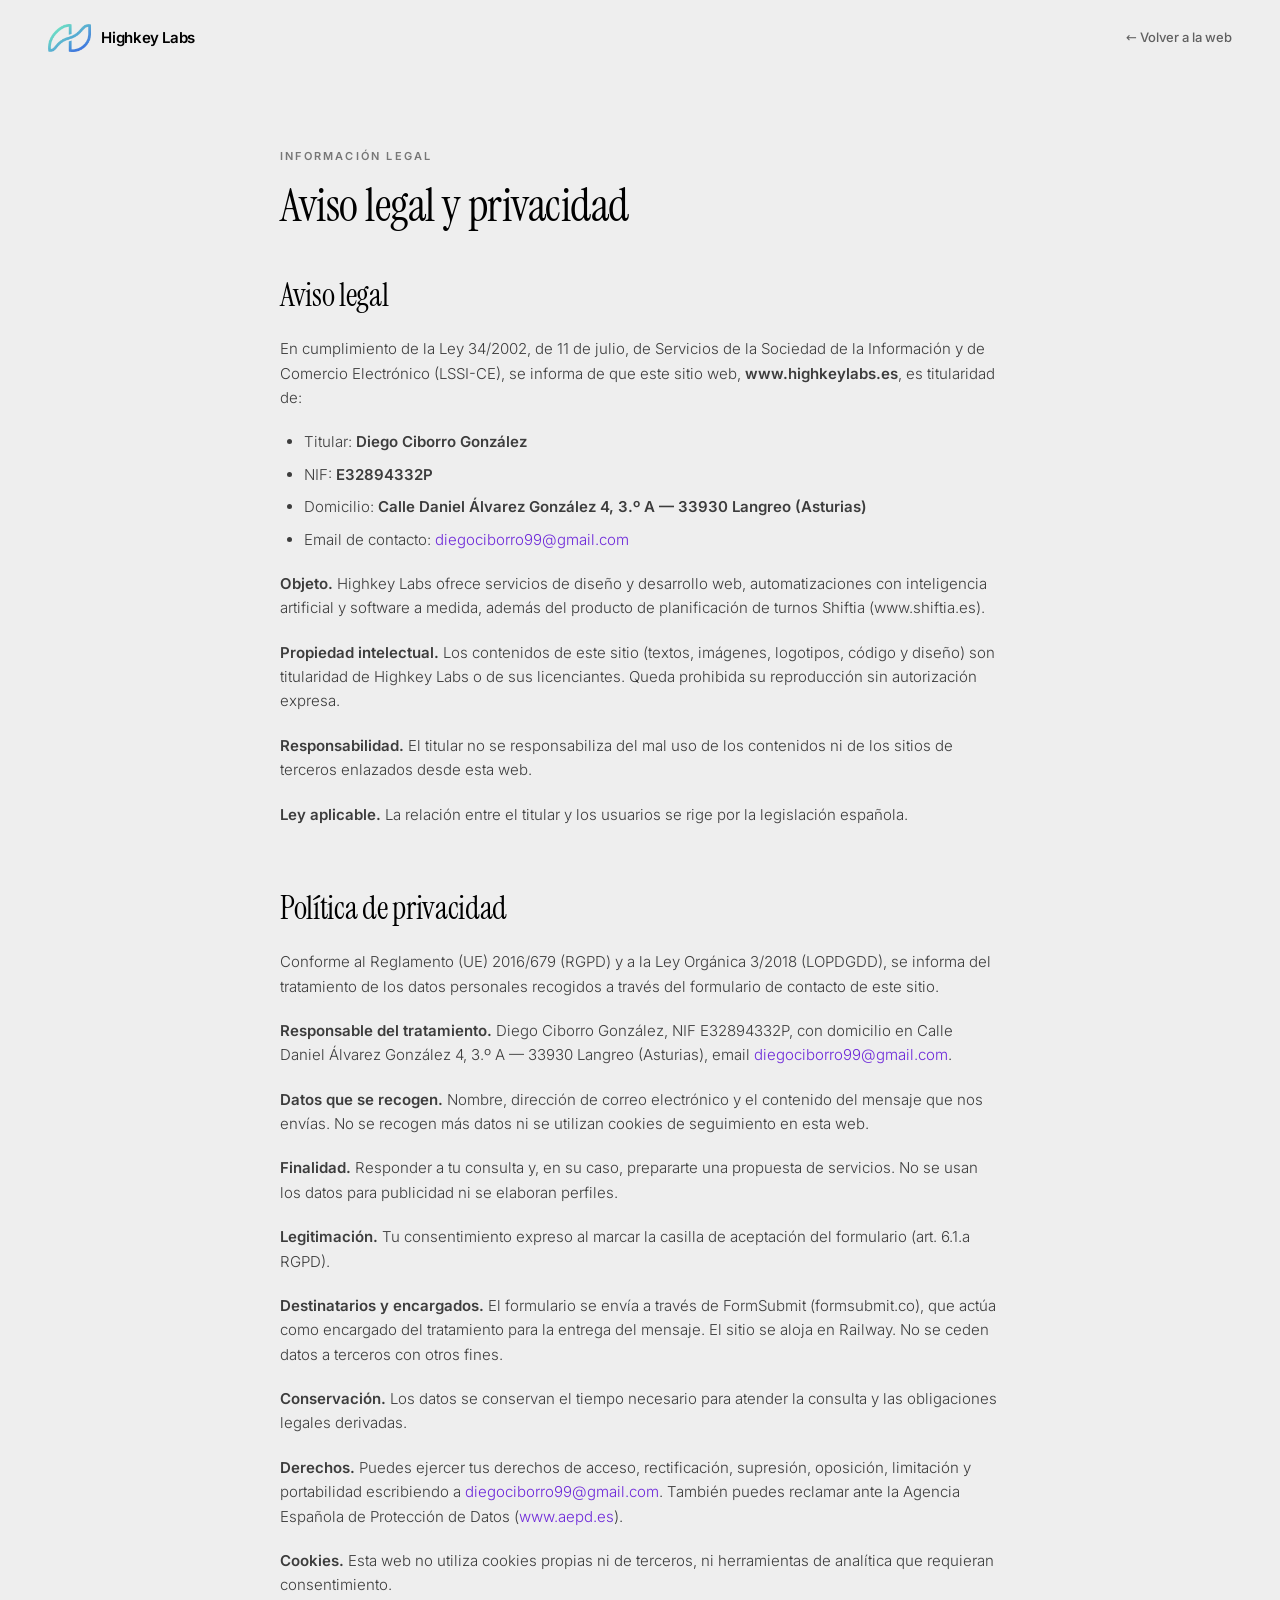
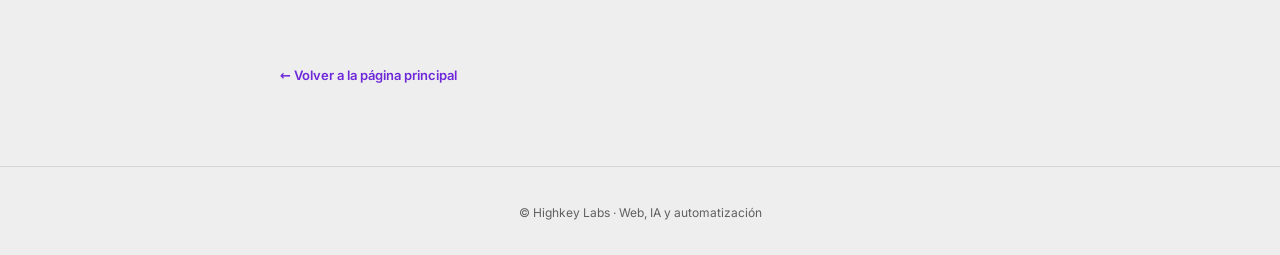
==== commit 58e9a6e5: "Completar datos del titular en aviso legal y privacidad (LSSI/RGPD) Co-Authored-By: Claude Fable 5 <" ====
--- a/legal.html
+++ b/legal.html
@@ -25,19 +25,16 @@
 <main class="max-w-3xl mx-auto px-6 py-16 md:py-20">
 
   <p class="text-[11px] uppercase tracking-[0.2em] text-black/50 font-semibold mb-4">Información legal</p>
-  <h1 class="font-serifd text-[34px] md:text-[46px] leading-[1.08] mb-6">Aviso legal y privacidad</h1>
-  <p class="bg-amber-50 border border-amber-200 text-amber-800 rounded-2xl px-5 py-4 text-[13px] leading-relaxed mb-12">
-    Los campos marcados como <strong>[COMPLETAR]</strong> deben rellenarse con los datos fiscales reales del titular antes de considerar esta página definitiva.
-  </p>
+  <h1 class="font-serifd text-[34px] md:text-[46px] leading-[1.08] mb-12">Aviso legal y privacidad</h1>
 
   <section id="aviso-legal" class="mb-16">
     <h2 class="font-serifd text-[26px] md:text-[32px] leading-[1.1] mb-6">Aviso legal</h2>
     <div class="space-y-5 text-[15px] font-light text-black/75 leading-relaxed">
       <p>En cumplimiento de la Ley 34/2002, de 11 de julio, de Servicios de la Sociedad de la Información y de Comercio Electrónico (LSSI-CE), se informa de que este sitio web, <strong class="font-semibold">www.highkeylabs.es</strong>, es titularidad de:</p>
       <ul class="list-disc pl-6 space-y-2">
-        <li>Titular: <strong class="font-semibold">[COMPLETAR: nombre y apellidos o denominación social]</strong></li>
-        <li>NIF/CIF: <strong class="font-semibold">[COMPLETAR]</strong></li>
-        <li>Domicilio: <strong class="font-semibold">[COMPLETAR]</strong></li>
+        <li>Titular: <strong class="font-semibold">Diego Ciborro González</strong></li>
+        <li>NIF: <strong class="font-semibold">E32894332P</strong></li>
+        <li>Domicilio: <strong class="font-semibold">Calle Daniel Álvarez González 4, 3.º A — 33930 Langreo (Asturias)</strong></li>
         <li>Email de contacto: <a href="mailto:diegociborro99@gmail.com" class="text-[#6d28d9] hover:underline">diegociborro99@gmail.com</a></li>
       </ul>
       <p><strong class="font-semibold">Objeto.</strong> Highkey Labs ofrece servicios de diseño y desarrollo web, automatizaciones con inteligencia artificial y software a medida, además del producto de planificación de turnos Shiftia (www.shiftia.es).</p>
@@ -51,7 +48,7 @@
     <h2 class="font-serifd text-[26px] md:text-[32px] leading-[1.1] mb-6">Política de privacidad</h2>
     <div class="space-y-5 text-[15px] font-light text-black/75 leading-relaxed">
       <p>Conforme al Reglamento (UE) 2016/679 (RGPD) y a la Ley Orgánica 3/2018 (LOPDGDD), se informa del tratamiento de los datos personales recogidos a través del formulario de contacto de este sitio.</p>
-      <p><strong class="font-semibold">Responsable del tratamiento.</strong> <strong class="font-semibold">[COMPLETAR: titular]</strong>, NIF <strong class="font-semibold">[COMPLETAR]</strong>, email <a href="mailto:diegociborro99@gmail.com" class="text-[#6d28d9] hover:underline">diegociborro99@gmail.com</a>.</p>
+      <p><strong class="font-semibold">Responsable del tratamiento.</strong> Diego Ciborro González, NIF E32894332P, con domicilio en Calle Daniel Álvarez González 4, 3.º A — 33930 Langreo (Asturias), email <a href="mailto:diegociborro99@gmail.com" class="text-[#6d28d9] hover:underline">diegociborro99@gmail.com</a>.</p>
       <p><strong class="font-semibold">Datos que se recogen.</strong> Nombre, dirección de correo electrónico y el contenido del mensaje que nos envías. No se recogen más datos ni se utilizan cookies de seguimiento en esta web.</p>
       <p><strong class="font-semibold">Finalidad.</strong> Responder a tu consulta y, en su caso, prepararte una propuesta de servicios. No se usan los datos para publicidad ni se elaboran perfiles.</p>
       <p><strong class="font-semibold">Legitimación.</strong> Tu consentimiento expreso al marcar la casilla de aceptación del formulario (art. 6.1.a RGPD).</p>
--- a/styles.css
+++ b/styles.css
@@ -1 +1 @@
-*,:after,:before{--tw-border-spacing-x:0;--tw-border-spacing-y:0;--tw-translate-x:0;--tw-translate-y:0;--tw-rotate:0;--tw-skew-x:0;--tw-skew-y:0;--tw-scale-x:1;--tw-scale-y:1;--tw-pan-x: ;--tw-pan-y: ;--tw-pinch-zoom: ;--tw-scroll-snap-strictness:proximity;--tw-gradient-from-position: ;--tw-gradient-via-position: ;--tw-gradient-to-position: ;--tw-ordinal: ;--tw-slashed-zero: ;--tw-numeric-figure: ;--tw-numeric-spacing: ;--tw-numeric-fraction: ;--tw-ring-inset: ;--tw-ring-offset-width:0px;--tw-ring-offset-color:#fff;--tw-ring-color:rgba(59,130,246,.5);--tw-ring-offset-shadow:0 0 #0000;--tw-ring-shadow:0 0 #0000;--tw-shadow:0 0 #0000;--tw-shadow-colored:0 0 #0000;--tw-blur: ;--tw-brightness: ;--tw-contrast: ;--tw-grayscale: ;--tw-hue-rotate: ;--tw-invert: ;--tw-saturate: ;--tw-sepia: ;--tw-drop-shadow: ;--tw-backdrop-blur: ;--tw-backdrop-brightness: ;--tw-backdrop-contrast: ;--tw-backdrop-grayscale: ;--tw-backdrop-hue-rotate: ;--tw-backdrop-invert: ;--tw-backdrop-opacity: ;--tw-backdrop-saturate: ;--tw-backdrop-sepia: ;--tw-contain-size: ;--tw-contain-layout: ;--tw-contain-paint: ;--tw-contain-style: }::backdrop{--tw-border-spacing-x:0;--tw-border-spacing-y:0;--tw-translate-x:0;--tw-translate-y:0;--tw-rotate:0;--tw-skew-x:0;--tw-skew-y:0;--tw-scale-x:1;--tw-scale-y:1;--tw-pan-x: ;--tw-pan-y: ;--tw-pinch-zoom: ;--tw-scroll-snap-strictness:proximity;--tw-gradient-from-position: ;--tw-gradient-via-position: ;--tw-gradient-to-position: ;--tw-ordinal: ;--tw-slashed-zero: ;--tw-numeric-figure: ;--tw-numeric-spacing: ;--tw-numeric-fraction: ;--tw-ring-inset: ;--tw-ring-offset-width:0px;--tw-ring-offset-color:#fff;--tw-ring-color:rgba(59,130,246,.5);--tw-ring-offset-shadow:0 0 #0000;--tw-ring-shadow:0 0 #0000;--tw-shadow:0 0 #0000;--tw-shadow-colored:0 0 #0000;--tw-blur: ;--tw-brightness: ;--tw-contrast: ;--tw-grayscale: ;--tw-hue-rotate: ;--tw-invert: ;--tw-saturate: ;--tw-sepia: ;--tw-drop-shadow: ;--tw-backdrop-blur: ;--tw-backdrop-brightness: ;--tw-backdrop-contrast: ;--tw-backdrop-grayscale: ;--tw-backdrop-hue-rotate: ;--tw-backdrop-invert: ;--tw-backdrop-opacity: ;--tw-backdrop-saturate: ;--tw-backdrop-sepia: ;--tw-contain-size: ;--tw-contain-layout: ;--tw-contain-paint: ;--tw-contain-style: }/*! tailwindcss v3.4.17 | MIT License | https://tailwindcss.com*/*,:after,:before{box-sizing:border-box;border:0 solid #e5e7eb}:after,:before{--tw-content:""}:host,html{line-height:1.5;-webkit-text-size-adjust:100%;-moz-tab-size:4;-o-tab-size:4;tab-size:4;font-family:ui-sans-serif,system-ui,sans-serif,Apple Color Emoji,Segoe UI Emoji,Segoe UI Symbol,Noto Color Emoji;font-feature-settings:normal;font-variation-settings:normal;-webkit-tap-highlight-color:transparent}body{margin:0;line-height:inherit}hr{height:0;color:inherit;border-top-width:1px}abbr:where([title]){-webkit-text-decoration:underline dotted;text-decoration:underline dotted}h1,h2,h3,h4,h5,h6{font-size:inherit;font-weight:inherit}a{color:inherit;text-decoration:inherit}b,strong{font-weight:bolder}code,kbd,pre,samp{font-family:ui-monospace,SFMono-Regular,Menlo,Monaco,Consolas,Liberation Mono,Courier New,monospace;font-feature-settings:normal;font-variation-settings:normal;font-size:1em}small{font-size:80%}sub,sup{font-size:75%;line-height:0;position:relative;vertical-align:baseline}sub{bottom:-.25em}sup{top:-.5em}table{text-indent:0;border-color:inherit;border-collapse:collapse}button,input,optgroup,select,textarea{font-family:inherit;font-feature-settings:inherit;font-variation-settings:inherit;font-size:100%;font-weight:inherit;line-height:inherit;letter-spacing:inherit;color:inherit;margin:0;padding:0}button,select{text-transform:none}button,input:where([type=button]),input:where([type=reset]),input:where([type=submit]){-webkit-appearance:button;background-color:transparent;background-image:none}:-moz-focusring{outline:auto}:-moz-ui-invalid{box-shadow:none}progress{vertical-align:baseline}::-webkit-inner-spin-button,::-webkit-outer-spin-button{height:auto}[type=search]{-webkit-appearance:textfield;outline-offset:-2px}::-webkit-search-decoration{-webkit-appearance:none}::-webkit-file-upload-button{-webkit-appearance:button;font:inherit}summary{display:list-item}blockquote,dd,dl,figure,h1,h2,h3,h4,h5,h6,hr,p,pre{margin:0}fieldset{margin:0}fieldset,legend{padding:0}menu,ol,ul{list-style:none;margin:0;padding:0}dialog{padding:0}textarea{resize:vertical}input::-moz-placeholder,textarea::-moz-placeholder{opacity:1;color:#9ca3af}input::placeholder,textarea::placeholder{opacity:1;color:#9ca3af}[role=button],button{cursor:pointer}:disabled{cursor:default}audio,canvas,embed,iframe,img,object,svg,video{display:block;vertical-align:middle}img,video{max-width:100%;height:auto}[hidden]:where(:not([hidden=until-found])){display:none}.pointer-events-none{pointer-events:none}.visible{visibility:visible}.fixed{position:fixed}.absolute{position:absolute}.relative{position:relative}.inset-0{inset:0}.inset-6{inset:1.5rem}.-bottom-1{bottom:-.25rem}.-bottom-5{bottom:-1.25rem}.left-0{left:0}.left-6{left:1.5rem}.left-8{left:2rem}.left-\[10\%\]{left:10%}.right-0{right:0}.right-2{right:.5rem}.right-6{right:1.5rem}.right-\[10\%\]{right:10%}.top-0{top:0}.top-10{top:2.5rem}.top-2{top:.5rem}.top-6{top:1.5rem}.top-\[52px\]{top:52px}.z-0{z-index:0}.z-10{z-index:10}.z-50{z-index:50}.z-\[100\]{z-index:100}.z-\[5\]{z-index:5}.mx-auto{margin-left:auto;margin-right:auto}.mb-1{margin-bottom:.25rem}.mb-1\.5{margin-bottom:.375rem}.mb-10{margin-bottom:2.5rem}.mb-12{margin-bottom:3rem}.mb-14{margin-bottom:3.5rem}.mb-16{margin-bottom:4rem}.mb-2{margin-bottom:.5rem}.mb-2\.5{margin-bottom:.625rem}.mb-3{margin-bottom:.75rem}.mb-4{margin-bottom:1rem}.mb-5{margin-bottom:1.25rem}.mb-6{margin-bottom:1.5rem}.mb-7{margin-bottom:1.75rem}.mb-8{margin-bottom:2rem}.mb-9{margin-bottom:2.25rem}.ml-1{margin-left:.25rem}.ml-1\.5{margin-left:.375rem}.ml-3{margin-left:.75rem}.mt-0\.5{margin-top:.125rem}.mt-1\.5{margin-top:.375rem}.mt-20{margin-top:5rem}.mt-4{margin-top:1rem}.mt-5{margin-top:1.25rem}.mt-6{margin-top:1.5rem}.mt-7{margin-top:1.75rem}.mt-9{margin-top:2.25rem}.mt-auto{margin-top:auto}.block{display:block}.flex{display:flex}.inline-flex{display:inline-flex}.table{display:table}.grid{display:grid}.hidden{display:none}.aspect-square{aspect-ratio:1/1}.h-1\.5{height:.375rem}.h-10{height:2.5rem}.h-11{height:2.75rem}.h-16{height:4rem}.h-2{height:.5rem}.h-2\.5{height:.625rem}.h-3{height:.75rem}.h-3\.5{height:.875rem}.h-4{height:1rem}.h-5{height:1.25rem}.h-6{height:1.5rem}.h-7{height:1.75rem}.h-8{height:2rem}.h-9{height:2.25rem}.h-\[210px\]{height:210px}.h-\[230px\]{height:230px}.h-\[280px\]{height:280px}.h-auto{height:auto}.h-full{height:100%}.h-px{height:1px}.min-h-screen{min-height:100vh}.w-1\.5{width:.375rem}.w-10{width:2.5rem}.w-11{width:2.75rem}.w-14{width:3.5rem}.w-16{width:4rem}.w-2{width:.5rem}.w-2\.5{width:.625rem}.w-2\/3{width:66.666667%}.w-20{width:5rem}.w-24{width:6rem}.w-3{width:.75rem}.w-3\/5{width:60%}.w-4{width:1rem}.w-4\/5{width:80%}.w-5{width:1.25rem}.w-6{width:1.5rem}.w-7{width:1.75rem}.w-8{width:2rem}.w-9{width:2.25rem}.w-\[150\%\]{width:150%}.w-\[78\%\]{width:78%}.w-\[82\%\]{width:82%}.w-auto{width:auto}.w-full{width:100%}.min-w-0{min-width:0}.max-w-2xl{max-width:42rem}.max-w-3xl{max-width:48rem}.max-w-4xl{max-width:56rem}.max-w-6xl{max-width:72rem}.max-w-\[220px\]{max-width:220px}.max-w-\[440px\]{max-width:440px}.max-w-\[480px\]{max-width:480px}.max-w-\[560px\]{max-width:560px}.max-w-\[800px\]{max-width:800px}.max-w-\[860px\]{max-width:860px}.max-w-lg{max-width:32rem}.max-w-md{max-width:28rem}.max-w-xl{max-width:36rem}.max-w-xs{max-width:20rem}.flex-1{flex:1 1 0%}.flex-shrink-0{flex-shrink:0}.-rotate-\[4deg\]{--tw-rotate:-4deg}.-rotate-\[4deg\],.rotate-\[5deg\]{transform:translate(var(--tw-translate-x),var(--tw-translate-y)) rotate(var(--tw-rotate)) skewX(var(--tw-skew-x)) skewY(var(--tw-skew-y)) scaleX(var(--tw-scale-x)) scaleY(var(--tw-scale-y))}.rotate-\[5deg\]{--tw-rotate:5deg}.transform{transform:translate(var(--tw-translate-x),var(--tw-translate-y)) rotate(var(--tw-rotate)) skewX(var(--tw-skew-x)) skewY(var(--tw-skew-y)) scaleX(var(--tw-scale-x)) scaleY(var(--tw-scale-y))}@keyframes pulse{50%{opacity:.5}}.animate-pulse{animation:pulse 2s cubic-bezier(.4,0,.6,1) infinite}.cursor-pointer{cursor:pointer}.select-none{-webkit-user-select:none;-moz-user-select:none;user-select:none}.resize-none{resize:none}.scroll-mt-24{scroll-margin-top:6rem}.scroll-mt-28{scroll-margin-top:7rem}.list-disc{list-style-type:disc}.grid-cols-2{grid-template-columns:repeat(2,minmax(0,1fr))}.flex-col{flex-direction:column}.flex-wrap{flex-wrap:wrap}.items-start{align-items:flex-start}.items-center{align-items:center}.justify-end{justify-content:flex-end}.justify-center{justify-content:center}.justify-between{justify-content:space-between}.gap-1\.5{gap:.375rem}.gap-10{gap:2.5rem}.gap-14{gap:3.5rem}.gap-2{gap:.5rem}.gap-2\.5{gap:.625rem}.gap-3{gap:.75rem}.gap-3\.5{gap:.875rem}.gap-4{gap:1rem}.gap-5{gap:1.25rem}.gap-8{gap:2rem}.gap-y-10{row-gap:2.5rem}.space-y-2>:not([hidden])~:not([hidden]){--tw-space-y-reverse:0;margin-top:calc(.5rem*(1 - var(--tw-space-y-reverse)));margin-bottom:calc(.5rem*var(--tw-space-y-reverse))}.space-y-2\.5>:not([hidden])~:not([hidden]){--tw-space-y-reverse:0;margin-top:calc(.625rem*(1 - var(--tw-space-y-reverse)));margin-bottom:calc(.625rem*var(--tw-space-y-reverse))}.space-y-3>:not([hidden])~:not([hidden]){--tw-space-y-reverse:0;margin-top:calc(.75rem*(1 - var(--tw-space-y-reverse)));margin-bottom:calc(.75rem*var(--tw-space-y-reverse))}.space-y-4>:not([hidden])~:not([hidden]){--tw-space-y-reverse:0;margin-top:calc(1rem*(1 - var(--tw-space-y-reverse)));margin-bottom:calc(1rem*var(--tw-space-y-reverse))}.space-y-5>:not([hidden])~:not([hidden]){--tw-space-y-reverse:0;margin-top:calc(1.25rem*(1 - var(--tw-space-y-reverse)));margin-bottom:calc(1.25rem*var(--tw-space-y-reverse))}.divide-y>:not([hidden])~:not([hidden]){--tw-divide-y-reverse:0;border-top-width:calc(1px*(1 - var(--tw-divide-y-reverse)));border-bottom-width:calc(1px*var(--tw-divide-y-reverse))}.divide-black\/10>:not([hidden])~:not([hidden]){border-color:rgba(0,0,0,.1)}.overflow-hidden{overflow:hidden}.scroll-smooth{scroll-behavior:smooth}.truncate{overflow:hidden;text-overflow:ellipsis;white-space:nowrap}.rounded{border-radius:.25rem}.rounded-2xl{border-radius:1rem}.rounded-\[10px\]{border-radius:10px}.rounded-\[18px\]{border-radius:18px}.rounded-\[20px\]{border-radius:20px}.rounded-\[24px\]{border-radius:24px}.rounded-\[28px\]{border-radius:28px}.rounded-\[3px\]{border-radius:3px}.rounded-full{border-radius:9999px}.rounded-lg{border-radius:.5rem}.rounded-md{border-radius:.375rem}.rounded-xl{border-radius:.75rem}.border{border-width:1px}.border-y{border-top-width:1px}.border-b,.border-y{border-bottom-width:1px}.border-r{border-right-width:1px}.border-t{border-top-width:1px}.border-\[\#7e22ce\]\/20{border-color:rgba(126,34,206,.2)}.border-\[\#7e22ce\]\/25{border-color:rgba(126,34,206,.25)}.border-amber-200{--tw-border-opacity:1;border-color:rgb(253 230 138/var(--tw-border-opacity,1))}.border-black\/10{border-color:rgba(0,0,0,.1)}.border-black\/15{border-color:rgba(0,0,0,.15)}.border-black\/5{border-color:rgba(0,0,0,.05)}.border-emerald-200{--tw-border-opacity:1;border-color:rgb(167 243 208/var(--tw-border-opacity,1))}.border-rose-200{--tw-border-opacity:1;border-color:rgb(254 205 211/var(--tw-border-opacity,1))}.border-sky-200{--tw-border-opacity:1;border-color:rgb(186 230 253/var(--tw-border-opacity,1))}.border-transparent{border-color:transparent}.bg-\[\#28c840\]{--tw-bg-opacity:1;background-color:rgb(40 200 64/var(--tw-bg-opacity,1))}.bg-\[\#7e22ce\]{--tw-bg-opacity:1;background-color:rgb(126 34 206/var(--tw-bg-opacity,1))}.bg-\[\#7e22ce\]\/10{background-color:rgba(126,34,206,.1)}.bg-\[\#7e22ce\]\/5{background-color:rgba(126,34,206,.05)}.bg-\[\#eeeeee\]{--tw-bg-opacity:1;background-color:rgb(238 238 238/var(--tw-bg-opacity,1))}.bg-\[\#eeeeee\]\/95{background-color:hsla(0,0%,93%,.95)}.bg-\[\#fafafa\]{--tw-bg-opacity:1;background-color:rgb(250 250 250/var(--tw-bg-opacity,1))}.bg-\[\#febc2e\]{--tw-bg-opacity:1;background-color:rgb(254 188 46/var(--tw-bg-opacity,1))}.bg-\[\#ff5f57\]{--tw-bg-opacity:1;background-color:rgb(255 95 87/var(--tw-bg-opacity,1))}.bg-amber-100{--tw-bg-opacity:1;background-color:rgb(254 243 199/var(--tw-bg-opacity,1))}.bg-amber-400{--tw-bg-opacity:1;background-color:rgb(251 191 36/var(--tw-bg-opacity,1))}.bg-amber-50{--tw-bg-opacity:1;background-color:rgb(255 251 235/var(--tw-bg-opacity,1))}.bg-black{--tw-bg-opacity:1;background-color:rgb(0 0 0/var(--tw-bg-opacity,1))}.bg-black\/10{background-color:rgba(0,0,0,.1)}.bg-black\/15{background-color:rgba(0,0,0,.15)}.bg-black\/5{background-color:rgba(0,0,0,.05)}.bg-black\/50{background-color:rgba(0,0,0,.5)}.bg-black\/60{background-color:rgba(0,0,0,.6)}.bg-black\/80{background-color:rgba(0,0,0,.8)}.bg-emerald-50{--tw-bg-opacity:1;background-color:rgb(236 253 245/var(--tw-bg-opacity,1))}.bg-emerald-500{--tw-bg-opacity:1;background-color:rgb(16 185 129/var(--tw-bg-opacity,1))}.bg-rose-100{--tw-bg-opacity:1;background-color:rgb(255 228 230/var(--tw-bg-opacity,1))}.bg-rose-400{--tw-bg-opacity:1;background-color:rgb(251 113 133/var(--tw-bg-opacity,1))}.bg-rose-50{--tw-bg-opacity:1;background-color:rgb(255 241 242/var(--tw-bg-opacity,1))}.bg-sky-100{--tw-bg-opacity:1;background-color:rgb(224 242 254/var(--tw-bg-opacity,1))}.bg-sky-400{--tw-bg-opacity:1;background-color:rgb(56 189 248/var(--tw-bg-opacity,1))}.bg-sky-50{--tw-bg-opacity:1;background-color:rgb(240 249 255/var(--tw-bg-opacity,1))}.bg-white{--tw-bg-opacity:1;background-color:rgb(255 255 255/var(--tw-bg-opacity,1))}.bg-gradient-to-br{background-image:linear-gradient(to bottom right,var(--tw-gradient-stops))}.bg-gradient-to-r{background-image:linear-gradient(to right,var(--tw-gradient-stops))}.from-\[\#7e22ce\]{--tw-gradient-from:#7e22ce var(--tw-gradient-from-position);--tw-gradient-to:rgba(126,34,206,0) var(--tw-gradient-to-position);--tw-gradient-stops:var(--tw-gradient-from),var(--tw-gradient-to)}.from-\[\#7e22ce\]\/15{--tw-gradient-from:rgba(126,34,206,.15) var(--tw-gradient-from-position);--tw-gradient-to:rgba(126,34,206,0) var(--tw-gradient-to-position);--tw-gradient-stops:var(--tw-gradient-from),var(--tw-gradient-to)}.from-black\/5{--tw-gradient-from:rgba(0,0,0,.05) var(--tw-gradient-from-position);--tw-gradient-to:transparent var(--tw-gradient-to-position);--tw-gradient-stops:var(--tw-gradient-from),var(--tw-gradient-to)}.from-transparent{--tw-gradient-from:transparent var(--tw-gradient-from-position);--tw-gradient-to:transparent var(--tw-gradient-to-position);--tw-gradient-stops:var(--tw-gradient-from),var(--tw-gradient-to)}.via-\[\#6366f1\]\/10{--tw-gradient-to:rgba(99,102,241,0) var(--tw-gradient-to-position);--tw-gradient-stops:var(--tw-gradient-from),rgba(99,102,241,.1) var(--tw-gradient-via-position),var(--tw-gradient-to)}.via-\[\#7e22ce\]\/25{--tw-gradient-to:rgba(126,34,206,0) var(--tw-gradient-to-position);--tw-gradient-stops:var(--tw-gradient-from),rgba(126,34,206,.25) var(--tw-gradient-via-position),var(--tw-gradient-to)}.to-\[\#6366f1\]{--tw-gradient-to:#6366f1 var(--tw-gradient-to-position)}.to-transparent{--tw-gradient-to:transparent var(--tw-gradient-to-position)}.object-cover{-o-object-fit:cover;object-fit:cover}.p-2{padding:.5rem}.p-4{padding:1rem}.p-5{padding:1.25rem}.p-7{padding:1.75rem}.p-8{padding:2rem}.px-2\.5{padding-left:.625rem;padding-right:.625rem}.px-3{padding-left:.75rem;padding-right:.75rem}.px-3\.5{padding-left:.875rem;padding-right:.875rem}.px-4{padding-left:1rem;padding-right:1rem}.px-5{padding-left:1.25rem;padding-right:1.25rem}.px-6{padding-left:1.5rem;padding-right:1.5rem}.px-7{padding-left:1.75rem;padding-right:1.75rem}.px-8{padding-left:2rem;padding-right:2rem}.py-1{padding-top:.25rem;padding-bottom:.25rem}.py-1\.5{padding-top:.375rem;padding-bottom:.375rem}.py-12{padding-top:3rem;padding-bottom:3rem}.py-14{padding-top:3.5rem;padding-bottom:3.5rem}.py-16{padding-top:4rem;padding-bottom:4rem}.py-2{padding-top:.5rem;padding-bottom:.5rem}.py-2\.5{padding-top:.625rem;padding-bottom:.625rem}.py-24{padding-top:6rem;padding-bottom:6rem}.py-3{padding-top:.75rem;padding-bottom:.75rem}.py-4{padding-top:1rem;padding-bottom:1rem}.py-5{padding-top:1.25rem;padding-bottom:1.25rem}.py-8{padding-top:2rem;padding-bottom:2rem}.pb-16{padding-bottom:4rem}.pb-24{padding-bottom:6rem}.pb-4{padding-bottom:1rem}.pb-8{padding-bottom:2rem}.pl-6{padding-left:1.5rem}.pr-2{padding-right:.5rem}.pt-1{padding-top:.25rem}.pt-12{padding-top:3rem}.pt-16{padding-top:4rem}.pt-20{padding-top:5rem}.pt-24{padding-top:6rem}.pt-4{padding-top:1rem}.pt-6{padding-top:1.5rem}.text-left{text-align:left}.text-center{text-align:center}.text-2xl{font-size:1.5rem;line-height:2rem}.text-\[10px\]{font-size:10px}.text-\[11px\]{font-size:11px}.text-\[12px\]{font-size:12px}.text-\[13px\]{font-size:13px}.text-\[14px\]{font-size:14px}.text-\[15px\]{font-size:15px}.text-\[16px\]{font-size:16px}.text-\[17px\]{font-size:17px}.text-\[19px\]{font-size:19px}.text-\[26px\]{font-size:26px}.text-\[28px\]{font-size:28px}.text-\[30px\]{font-size:30px}.text-\[34px\]{font-size:34px}.text-\[38px\]{font-size:38px}.text-\[40px\]{font-size:40px}.text-\[42px\]{font-size:42px}.text-\[8px\]{font-size:8px}.font-bold{font-weight:700}.font-light{font-weight:300}.font-medium{font-weight:500}.font-semibold{font-weight:600}.uppercase{text-transform:uppercase}.leading-\[1\.05\]{line-height:1.05}.leading-\[1\.06\]{line-height:1.06}.leading-\[1\.08\]{line-height:1.08}.leading-\[1\.12\]{line-height:1.12}.leading-\[1\.1\]{line-height:1.1}.leading-none{line-height:1}.leading-relaxed{line-height:1.625}.leading-tight{line-height:1.25}.tracking-\[-0\.03em\]{letter-spacing:-.03em}.tracking-\[0\.15em\]{letter-spacing:.15em}.tracking-\[0\.18em\]{letter-spacing:.18em}.tracking-\[0\.2em\]{letter-spacing:.2em}.tracking-tight{letter-spacing:-.025em}.tracking-wide{letter-spacing:.025em}.tracking-wider{letter-spacing:.05em}.tracking-widest{letter-spacing:.1em}.text-\[\#6d28d9\]{--tw-text-opacity:1;color:rgb(109 40 217/var(--tw-text-opacity,1))}.text-\[\#7e22ce\]{--tw-text-opacity:1;color:rgb(126 34 206/var(--tw-text-opacity,1))}.text-\[\#c084fc\]{--tw-text-opacity:1;color:rgb(192 132 252/var(--tw-text-opacity,1))}.text-amber-600{--tw-text-opacity:1;color:rgb(217 119 6/var(--tw-text-opacity,1))}.text-amber-700{--tw-text-opacity:1;color:rgb(180 83 9/var(--tw-text-opacity,1))}.text-amber-800{--tw-text-opacity:1;color:rgb(146 64 14/var(--tw-text-opacity,1))}.text-black{--tw-text-opacity:1;color:rgb(0 0 0/var(--tw-text-opacity,1))}.text-black\/30{color:rgba(0,0,0,.3)}.text-black\/50{color:rgba(0,0,0,.5)}.text-black\/55{color:rgba(0,0,0,.55)}.text-black\/60{color:rgba(0,0,0,.6)}.text-black\/70{color:rgba(0,0,0,.7)}.text-black\/75{color:rgba(0,0,0,.75)}.text-black\/80{color:rgba(0,0,0,.8)}.text-emerald-600{--tw-text-opacity:1;color:rgb(5 150 105/var(--tw-text-opacity,1))}.text-emerald-700{--tw-text-opacity:1;color:rgb(4 120 87/var(--tw-text-opacity,1))}.text-emerald-800{--tw-text-opacity:1;color:rgb(6 95 70/var(--tw-text-opacity,1))}.text-rose-500{--tw-text-opacity:1;color:rgb(244 63 94/var(--tw-text-opacity,1))}.text-rose-600{--tw-text-opacity:1;color:rgb(225 29 72/var(--tw-text-opacity,1))}.text-sky-600{--tw-text-opacity:1;color:rgb(2 132 199/var(--tw-text-opacity,1))}.text-sky-700{--tw-text-opacity:1;color:rgb(3 105 161/var(--tw-text-opacity,1))}.text-white{--tw-text-opacity:1;color:rgb(255 255 255/var(--tw-text-opacity,1))}.text-white\/50{color:hsla(0,0%,100%,.5)}.text-white\/75{color:hsla(0,0%,100%,.75)}.underline{text-decoration-line:underline}.decoration-black\/20{text-decoration-color:rgba(0,0,0,.2)}.underline-offset-2{text-underline-offset:2px}.antialiased{-webkit-font-smoothing:antialiased;-moz-osx-font-smoothing:grayscale}.accent-\[\#7e22ce\]{accent-color:#7e22ce}.opacity-70{opacity:.7}.shadow-2xl{--tw-shadow:0 25px 50px -12px rgba(0,0,0,.25);--tw-shadow-colored:0 25px 50px -12px var(--tw-shadow-color)}.shadow-2xl,.shadow-lg{box-shadow:var(--tw-ring-offset-shadow,0 0 #0000),var(--tw-ring-shadow,0 0 #0000),var(--tw-shadow)}.shadow-lg{--tw-shadow:0 10px 15px -3px rgba(0,0,0,.1),0 4px 6px -4px rgba(0,0,0,.1);--tw-shadow-colored:0 10px 15px -3px var(--tw-shadow-color),0 4px 6px -4px var(--tw-shadow-color)}.shadow-md{--tw-shadow:0 4px 6px -1px rgba(0,0,0,.1),0 2px 4px -2px rgba(0,0,0,.1);--tw-shadow-colored:0 4px 6px -1px var(--tw-shadow-color),0 2px 4px -2px var(--tw-shadow-color)}.shadow-md,.shadow-sm{box-shadow:var(--tw-ring-offset-shadow,0 0 #0000),var(--tw-ring-shadow,0 0 #0000),var(--tw-shadow)}.shadow-sm{--tw-shadow:0 1px 2px 0 rgba(0,0,0,.05);--tw-shadow-colored:0 1px 2px 0 var(--tw-shadow-color)}.shadow-xl{--tw-shadow:0 20px 25px -5px rgba(0,0,0,.1),0 8px 10px -6px rgba(0,0,0,.1);--tw-shadow-colored:0 20px 25px -5px var(--tw-shadow-color),0 8px 10px -6px var(--tw-shadow-color);box-shadow:var(--tw-ring-offset-shadow,0 0 #0000),var(--tw-ring-shadow,0 0 #0000),var(--tw-shadow)}.blur-2xl{--tw-blur:blur(40px);filter:var(--tw-blur) var(--tw-brightness) var(--tw-contrast) var(--tw-grayscale) var(--tw-hue-rotate) var(--tw-invert) var(--tw-saturate) var(--tw-sepia) var(--tw-drop-shadow)}.backdrop-blur-xl{--tw-backdrop-blur:blur(24px);-webkit-backdrop-filter:var(--tw-backdrop-blur) var(--tw-backdrop-brightness) var(--tw-backdrop-contrast) var(--tw-backdrop-grayscale) var(--tw-backdrop-hue-rotate) var(--tw-backdrop-invert) var(--tw-backdrop-opacity) var(--tw-backdrop-saturate) var(--tw-backdrop-sepia);backdrop-filter:var(--tw-backdrop-blur) var(--tw-backdrop-brightness) var(--tw-backdrop-contrast) var(--tw-backdrop-grayscale) var(--tw-backdrop-hue-rotate) var(--tw-backdrop-invert) var(--tw-backdrop-opacity) var(--tw-backdrop-saturate) var(--tw-backdrop-sepia)}.transition-all{transition-property:all;transition-timing-function:cubic-bezier(.4,0,.2,1);transition-duration:.15s}.transition-colors{transition-property:color,background-color,border-color,text-decoration-color,fill,stroke;transition-timing-function:cubic-bezier(.4,0,.2,1);transition-duration:.15s}.transition-shadow{transition-property:box-shadow;transition-timing-function:cubic-bezier(.4,0,.2,1);transition-duration:.15s}.transition-transform{transition-property:transform;transition-timing-function:cubic-bezier(.4,0,.2,1);transition-duration:.15s}.delay-100{transition-delay:.1s}.delay-300{transition-delay:.3s}.delay-500{transition-delay:.5s}.duration-300{transition-duration:.3s}@font-face{font-family:Inter;font-style:normal;font-weight:300 700;font-display:swap;src:url(fonts/inter-var.woff2) format("woff2");unicode-range:u+00??,u+0131,u+0152-0153,u+02bb-02bc,u+02c6,u+02da,u+02dc,u+0304,u+0308,u+0329,u+2000-206f,u+20ac,u+2122,u+2191,u+2193,u+2212,u+2215,u+feff,u+fffd}@font-face{font-family:"Instrument Serif";font-style:normal;font-weight:400;font-display:swap;src:url(fonts/instrument-serif-400.woff2) format("woff2");unicode-range:u+00??,u+0131,u+0152-0153,u+02bb-02bc,u+02c6,u+02da,u+02dc,u+0304,u+0308,u+0329,u+2000-206f,u+20ac,u+2122,u+2191,u+2193,u+2212,u+2215,u+feff,u+fffd}@font-face{font-family:"Instrument Serif";font-style:italic;font-weight:400;font-display:swap;src:url(fonts/instrument-serif-400i.woff2) format("woff2");unicode-range:u+00??,u+0131,u+0152-0153,u+02bb-02bc,u+02c6,u+02da,u+02dc,u+0304,u+0308,u+0329,u+2000-206f,u+20ac,u+2122,u+2191,u+2193,u+2212,u+2215,u+feff,u+fffd}body{font-family:Inter,ui-sans-serif,system-ui,sans-serif}.font-serifd{font-family:"Instrument Serif",Georgia,serif;font-weight:400;letter-spacing:-.01em}.skip-link{position:absolute;left:-9999px;top:12px;z-index:100;background:#111;color:#fff;padding:10px 18px;border-radius:9999px;font-size:13px;font-weight:600}.skip-link:focus{left:12px}.hp-field{position:absolute;left:-9999px;width:1px;height:1px;opacity:0;overflow:hidden}@keyframes fadeUp{0%{opacity:0;transform:translateY(20px)}to{opacity:1;transform:translateY(0)}}.animate-on-load{animation:fadeUp .8s cubic-bezier(.16,1,.3,1) forwards;opacity:0;transform:translateY(20px)}.delay-100{animation-delay:.1s}.delay-200{animation-delay:.2s}.delay-300{animation-delay:.3s}.delay-400{animation-delay:.4s}.delay-500{animation-delay:.5s}.delay-600{animation-delay:.6s}.reveal{opacity:0;transform:translateY(20px);transition:opacity .7s cubic-bezier(.16,1,.3,1),transform .7s cubic-bezier(.16,1,.3,1)}.reveal.visible{opacity:1;transform:translateY(0)}.rd-1{transition-delay:90ms}.rd-2{transition-delay:.18s}.rd-3{transition-delay:.27s}#topNav{transition:background-color .3s ease,padding .3s ease,box-shadow .3s ease,-webkit-backdrop-filter .3s ease;transition:background-color .3s ease,padding .3s ease,box-shadow .3s ease,backdrop-filter .3s ease;transition:background-color .3s ease,padding .3s ease,box-shadow .3s ease,backdrop-filter .3s ease,-webkit-backdrop-filter .3s ease}#topNav.nav-scrolled{background:hsla(0,0%,93%,.86);backdrop-filter:blur(12px);-webkit-backdrop-filter:blur(12px);padding-top:14px;padding-bottom:14px;box-shadow:0 1px 0 rgba(0,0,0,.06)}.reveal.spring{transform:translateY(28px) scale(.96);transition-timing-function:cubic-bezier(.34,1.56,.64,1)}.reveal.spring.visible{transform:none}.clock-hand{transform-box:fill-box;transform-origin:50% 100%;animation:clockHand 6s linear infinite}@keyframes clockHand{to{transform:rotate(1turn)}}.chart-line{stroke-dasharray:120;stroke-dashoffset:120;animation:chartDraw 4s ease-out infinite}@keyframes chartDraw{0%{stroke-dashoffset:120}55%{stroke-dashoffset:0}to{stroke-dashoffset:0}}.doc-wobble{animation:wobble 2.6s ease-in-out infinite}.doc-wobble.d2{animation-duration:3.2s;animation-delay:.4s}.doc-wobble.d3{animation-duration:2.9s;animation-delay:.8s}@keyframes wobble{0%,to{transform:rotate(-4deg) translateY(0)}50%{transform:rotate(4deg) translateY(-2px)}}.typing-dot{animation:dotBounce 1.3s ease-in-out infinite}.typing-dot.t2{animation-delay:.15s}.typing-dot.t3{animation-delay:.3s}@keyframes dotBounce{0%,60%,to{transform:translateY(0);opacity:.35}30%{transform:translateY(-4px);opacity:1}}#progressBar{position:fixed;top:0;left:0;right:0;height:3px;z-index:60;background:#6d28d9;transform-origin:left;transform:scaleX(0)}.rot-word{display:inline-block;font-style:italic;color:#6d28d9;transition:transform .35s cubic-bezier(.16,1,.3,1),opacity .35s ease}.rot-word.out{transform:translateY(14px);opacity:0}#heroGlow{position:absolute;width:480px;height:480px;border-radius:9999px;background:radial-gradient(circle,rgba(126,34,206,.12),transparent 60%);pointer-events:none;filter:blur(40px);transform:translate(-50%,-50%);left:50%;top:40%;transition:opacity .4s ease;opacity:0}.glow-card{position:relative}.glow-card:before{content:"";position:absolute;inset:-1px;border-radius:inherit;padding:1px;background:linear-gradient(135deg,rgba(126,34,206,.5),transparent 38%,transparent 62%,rgba(99,102,241,.5));-webkit-mask:linear-gradient(#fff 0 0) content-box,linear-gradient(#fff 0 0);-webkit-mask-composite:xor;mask-composite:exclude;opacity:0;transition:opacity .4s ease;pointer-events:none}.glow-card:hover:before{opacity:1}.cta-band{background:radial-gradient(640px 320px at 85% -10%,rgba(192,132,252,.28),transparent 70%),radial-gradient(520px 300px at 8% 110%,rgba(99,102,241,.25),transparent 70%),#4c1d95}.tilt{perspective:900px}.tilt-inner{transform-style:preserve-3d;transition:transform .3s cubic-bezier(.16,1,.3,1);will-change:transform}.tz-20{transform:translateZ(20px)}.tz-40{transform:translateZ(40px)}.tz-60{transform:translateZ(60px)}.flow-rail{position:absolute;left:19px;top:44px;bottom:44px;width:2px;background:rgba(0,0,0,.07)}.flow-dot{position:absolute;left:-3px;width:8px;height:8px;border-radius:9999px;background:#7e22ce;box-shadow:0 0 0 4px rgba(126,34,206,.12);animation:flowMove 3.2s cubic-bezier(.4,0,.2,1) infinite}@keyframes flowMove{0%{top:0;opacity:0}12%{opacity:1}88%{opacity:1}to{top:calc(100% - 8px);opacity:0}}@keyframes tickPop{0%,55%{transform:scale(0);opacity:0}70%{transform:scale(1.25);opacity:1}85%,to{transform:scale(1);opacity:1}}.tick-anim{animation:tickPop 4s ease infinite}.tick-anim.t2{animation-delay:.9s}.tick-anim.t3{animation-delay:1.8s}summary{list-style:none;cursor:pointer}summary::-webkit-details-marker{display:none}details[open] .faq-icon{transform:rotate(45deg)}.faq-icon{transition:transform .3s cubic-bezier(.16,1,.3,1)}@media (prefers-reduced-motion:reduce){.animate-on-load{animation:none;opacity:1;transform:none}.reveal{opacity:1;transform:none;transition:none}.chart-line,.clock-hand,.doc-wobble,.typing-dot{animation:none}.chart-line{stroke-dashoffset:0}.flow-dot{animation:none;opacity:0}.tick-anim{animation:none;transform:scale(1);opacity:1}.tilt-inner{transform:none!important}.rot-word{transition:none}#heroGlow{display:none}html{scroll-behavior:auto}}.hover\:gap-3:hover{gap:.75rem}.hover\:border-\[\#7e22ce\]\/40:hover{border-color:rgba(126,34,206,.4)}.hover\:border-black\/15:hover{border-color:rgba(0,0,0,.15)}.hover\:bg-\[\#6b21a8\]:hover{--tw-bg-opacity:1;background-color:rgb(107 33 168/var(--tw-bg-opacity,1))}.hover\:bg-black\/85:hover{background-color:rgba(0,0,0,.85)}.hover\:bg-white\/95:hover{background-color:hsla(0,0%,100%,.95)}.hover\:text-\[\#7e22ce\]:hover{--tw-text-opacity:1;color:rgb(126 34 206/var(--tw-text-opacity,1))}.hover\:text-black:hover{--tw-text-opacity:1;color:rgb(0 0 0/var(--tw-text-opacity,1))}.hover\:underline:hover{text-decoration-line:underline}.hover\:shadow-2xl:hover{--tw-shadow:0 25px 50px -12px rgba(0,0,0,.25);--tw-shadow-colored:0 25px 50px -12px var(--tw-shadow-color)}.hover\:shadow-2xl:hover,.hover\:shadow-lg:hover{box-shadow:var(--tw-ring-offset-shadow,0 0 #0000),var(--tw-ring-shadow,0 0 #0000),var(--tw-shadow)}.hover\:shadow-lg:hover{--tw-shadow:0 10px 15px -3px rgba(0,0,0,.1),0 4px 6px -4px rgba(0,0,0,.1);--tw-shadow-colored:0 10px 15px -3px var(--tw-shadow-color),0 4px 6px -4px var(--tw-shadow-color)}.focus\:border-\[\#7e22ce\]\/60:focus{border-color:rgba(126,34,206,.6)}.focus\:outline-none:focus{outline:2px solid transparent;outline-offset:2px}.focus\:ring-2:focus{--tw-ring-offset-shadow:var(--tw-ring-inset) 0 0 0 var(--tw-ring-offset-width) var(--tw-ring-offset-color);--tw-ring-shadow:var(--tw-ring-inset) 0 0 0 calc(2px + var(--tw-ring-offset-width)) var(--tw-ring-color);box-shadow:var(--tw-ring-offset-shadow),var(--tw-ring-shadow),var(--tw-shadow,0 0 #0000)}.focus\:ring-\[\#7e22ce\]\/15:focus{--tw-ring-color:rgba(126,34,206,.15)}.group:hover .group-hover\:translate-x-0\.5{--tw-translate-x:0.125rem;transform:translate(var(--tw-translate-x),var(--tw-translate-y)) rotate(var(--tw-rotate)) skewX(var(--tw-skew-x)) skewY(var(--tw-skew-y)) scaleX(var(--tw-scale-x)) scaleY(var(--tw-scale-y))}@media (min-width:640px){.sm\:inline{display:inline}.sm\:grid-cols-2{grid-template-columns:repeat(2,minmax(0,1fr))}}@media (min-width:768px){.md\:col-span-2{grid-column:span 2/span 2}.md\:block{display:block}.md\:flex{display:flex}.md\:hidden{display:none}.md\:h-12{height:3rem}.md\:h-\[320px\]{height:320px}.md\:h-\[800px\]{height:800px}.md\:w-12{width:3rem}.md\:w-\[800px\]{width:800px}.md\:grid-cols-2{grid-template-columns:repeat(2,minmax(0,1fr))}.md\:grid-cols-3{grid-template-columns:repeat(3,minmax(0,1fr))}.md\:grid-cols-4{grid-template-columns:repeat(4,minmax(0,1fr))}.md\:divide-x>:not([hidden])~:not([hidden]){--tw-divide-x-reverse:0;border-right-width:calc(1px*var(--tw-divide-x-reverse));border-left-width:calc(1px*(1 - var(--tw-divide-x-reverse)))}.md\:divide-black\/10>:not([hidden])~:not([hidden]){border-color:rgba(0,0,0,.1)}.md\:p-10{padding:2.5rem}.md\:px-14{padding-left:3.5rem;padding-right:3.5rem}.md\:py-14{padding-top:3.5rem;padding-bottom:3.5rem}.md\:py-16{padding-top:4rem;padding-bottom:4rem}.md\:py-20{padding-top:5rem;padding-bottom:5rem}.md\:py-28{padding-top:7rem;padding-bottom:7rem}.md\:pb-8{padding-bottom:2rem}.md\:text-\[17px\]{font-size:17px}.md\:text-\[32px\]{font-size:32px}.md\:text-\[38px\]{font-size:38px}.md\:text-\[42px\]{font-size:42px}.md\:text-\[44px\]{font-size:44px}.md\:text-\[46px\]{font-size:46px}.md\:text-\[50px\]{font-size:50px}.md\:text-\[52px\]{font-size:52px}.md\:text-\[58px\]{font-size:58px}}@media (min-width:1024px){.lg\:col-span-2{grid-column:span 2/span 2}.lg\:col-span-3{grid-column:span 3/span 3}.lg\:block{display:block}.lg\:grid-cols-3{grid-template-columns:repeat(3,minmax(0,1fr))}.lg\:grid-cols-4{grid-template-columns:repeat(4,minmax(0,1fr))}.lg\:px-12{padding-left:3rem;padding-right:3rem}.lg\:text-\[62px\]{font-size:62px}}+*,:after,:before{--tw-border-spacing-x:0;--tw-border-spacing-y:0;--tw-translate-x:0;--tw-translate-y:0;--tw-rotate:0;--tw-skew-x:0;--tw-skew-y:0;--tw-scale-x:1;--tw-scale-y:1;--tw-pan-x: ;--tw-pan-y: ;--tw-pinch-zoom: ;--tw-scroll-snap-strictness:proximity;--tw-gradient-from-position: ;--tw-gradient-via-position: ;--tw-gradient-to-position: ;--tw-ordinal: ;--tw-slashed-zero: ;--tw-numeric-figure: ;--tw-numeric-spacing: ;--tw-numeric-fraction: ;--tw-ring-inset: ;--tw-ring-offset-width:0px;--tw-ring-offset-color:#fff;--tw-ring-color:rgba(59,130,246,.5);--tw-ring-offset-shadow:0 0 #0000;--tw-ring-shadow:0 0 #0000;--tw-shadow:0 0 #0000;--tw-shadow-colored:0 0 #0000;--tw-blur: ;--tw-brightness: ;--tw-contrast: ;--tw-grayscale: ;--tw-hue-rotate: ;--tw-invert: ;--tw-saturate: ;--tw-sepia: ;--tw-drop-shadow: ;--tw-backdrop-blur: ;--tw-backdrop-brightness: ;--tw-backdrop-contrast: ;--tw-backdrop-grayscale: ;--tw-backdrop-hue-rotate: ;--tw-backdrop-invert: ;--tw-backdrop-opacity: ;--tw-backdrop-saturate: ;--tw-backdrop-sepia: ;--tw-contain-size: ;--tw-contain-layout: ;--tw-contain-paint: ;--tw-contain-style: }::backdrop{--tw-border-spacing-x:0;--tw-border-spacing-y:0;--tw-translate-x:0;--tw-translate-y:0;--tw-rotate:0;--tw-skew-x:0;--tw-skew-y:0;--tw-scale-x:1;--tw-scale-y:1;--tw-pan-x: ;--tw-pan-y: ;--tw-pinch-zoom: ;--tw-scroll-snap-strictness:proximity;--tw-gradient-from-position: ;--tw-gradient-via-position: ;--tw-gradient-to-position: ;--tw-ordinal: ;--tw-slashed-zero: ;--tw-numeric-figure: ;--tw-numeric-spacing: ;--tw-numeric-fraction: ;--tw-ring-inset: ;--tw-ring-offset-width:0px;--tw-ring-offset-color:#fff;--tw-ring-color:rgba(59,130,246,.5);--tw-ring-offset-shadow:0 0 #0000;--tw-ring-shadow:0 0 #0000;--tw-shadow:0 0 #0000;--tw-shadow-colored:0 0 #0000;--tw-blur: ;--tw-brightness: ;--tw-contrast: ;--tw-grayscale: ;--tw-hue-rotate: ;--tw-invert: ;--tw-saturate: ;--tw-sepia: ;--tw-drop-shadow: ;--tw-backdrop-blur: ;--tw-backdrop-brightness: ;--tw-backdrop-contrast: ;--tw-backdrop-grayscale: ;--tw-backdrop-hue-rotate: ;--tw-backdrop-invert: ;--tw-backdrop-opacity: ;--tw-backdrop-saturate: ;--tw-backdrop-sepia: ;--tw-contain-size: ;--tw-contain-layout: ;--tw-contain-paint: ;--tw-contain-style: }/*! tailwindcss v3.4.17 | MIT License | https://tailwindcss.com*/*,:after,:before{box-sizing:border-box;border:0 solid #e5e7eb}:after,:before{--tw-content:""}:host,html{line-height:1.5;-webkit-text-size-adjust:100%;-moz-tab-size:4;-o-tab-size:4;tab-size:4;font-family:ui-sans-serif,system-ui,sans-serif,Apple Color Emoji,Segoe UI Emoji,Segoe UI Symbol,Noto Color Emoji;font-feature-settings:normal;font-variation-settings:normal;-webkit-tap-highlight-color:transparent}body{margin:0;line-height:inherit}hr{height:0;color:inherit;border-top-width:1px}abbr:where([title]){-webkit-text-decoration:underline dotted;text-decoration:underline dotted}h1,h2,h3,h4,h5,h6{font-size:inherit;font-weight:inherit}a{color:inherit;text-decoration:inherit}b,strong{font-weight:bolder}code,kbd,pre,samp{font-family:ui-monospace,SFMono-Regular,Menlo,Monaco,Consolas,Liberation Mono,Courier New,monospace;font-feature-settings:normal;font-variation-settings:normal;font-size:1em}small{font-size:80%}sub,sup{font-size:75%;line-height:0;position:relative;vertical-align:baseline}sub{bottom:-.25em}sup{top:-.5em}table{text-indent:0;border-color:inherit;border-collapse:collapse}button,input,optgroup,select,textarea{font-family:inherit;font-feature-settings:inherit;font-variation-settings:inherit;font-size:100%;font-weight:inherit;line-height:inherit;letter-spacing:inherit;color:inherit;margin:0;padding:0}button,select{text-transform:none}button,input:where([type=button]),input:where([type=reset]),input:where([type=submit]){-webkit-appearance:button;background-color:transparent;background-image:none}:-moz-focusring{outline:auto}:-moz-ui-invalid{box-shadow:none}progress{vertical-align:baseline}::-webkit-inner-spin-button,::-webkit-outer-spin-button{height:auto}[type=search]{-webkit-appearance:textfield;outline-offset:-2px}::-webkit-search-decoration{-webkit-appearance:none}::-webkit-file-upload-button{-webkit-appearance:button;font:inherit}summary{display:list-item}blockquote,dd,dl,figure,h1,h2,h3,h4,h5,h6,hr,p,pre{margin:0}fieldset{margin:0}fieldset,legend{padding:0}menu,ol,ul{list-style:none;margin:0;padding:0}dialog{padding:0}textarea{resize:vertical}input::-moz-placeholder,textarea::-moz-placeholder{opacity:1;color:#9ca3af}input::placeholder,textarea::placeholder{opacity:1;color:#9ca3af}[role=button],button{cursor:pointer}:disabled{cursor:default}audio,canvas,embed,iframe,img,object,svg,video{display:block;vertical-align:middle}img,video{max-width:100%;height:auto}[hidden]:where(:not([hidden=until-found])){display:none}.pointer-events-none{pointer-events:none}.visible{visibility:visible}.fixed{position:fixed}.absolute{position:absolute}.relative{position:relative}.inset-0{inset:0}.inset-6{inset:1.5rem}.-bottom-1{bottom:-.25rem}.-bottom-5{bottom:-1.25rem}.left-0{left:0}.left-6{left:1.5rem}.left-8{left:2rem}.left-\[10\%\]{left:10%}.right-0{right:0}.right-2{right:.5rem}.right-6{right:1.5rem}.right-\[10\%\]{right:10%}.top-0{top:0}.top-10{top:2.5rem}.top-2{top:.5rem}.top-6{top:1.5rem}.top-\[52px\]{top:52px}.z-0{z-index:0}.z-10{z-index:10}.z-50{z-index:50}.z-\[100\]{z-index:100}.z-\[5\]{z-index:5}.mx-auto{margin-left:auto;margin-right:auto}.mb-1{margin-bottom:.25rem}.mb-1\.5{margin-bottom:.375rem}.mb-10{margin-bottom:2.5rem}.mb-12{margin-bottom:3rem}.mb-14{margin-bottom:3.5rem}.mb-16{margin-bottom:4rem}.mb-2{margin-bottom:.5rem}.mb-2\.5{margin-bottom:.625rem}.mb-3{margin-bottom:.75rem}.mb-4{margin-bottom:1rem}.mb-5{margin-bottom:1.25rem}.mb-6{margin-bottom:1.5rem}.mb-7{margin-bottom:1.75rem}.mb-8{margin-bottom:2rem}.mb-9{margin-bottom:2.25rem}.ml-1{margin-left:.25rem}.ml-1\.5{margin-left:.375rem}.ml-3{margin-left:.75rem}.mt-0\.5{margin-top:.125rem}.mt-1\.5{margin-top:.375rem}.mt-20{margin-top:5rem}.mt-4{margin-top:1rem}.mt-5{margin-top:1.25rem}.mt-6{margin-top:1.5rem}.mt-7{margin-top:1.75rem}.mt-9{margin-top:2.25rem}.mt-auto{margin-top:auto}.block{display:block}.flex{display:flex}.inline-flex{display:inline-flex}.table{display:table}.grid{display:grid}.hidden{display:none}.aspect-square{aspect-ratio:1/1}.h-1\.5{height:.375rem}.h-10{height:2.5rem}.h-11{height:2.75rem}.h-16{height:4rem}.h-2{height:.5rem}.h-2\.5{height:.625rem}.h-3{height:.75rem}.h-3\.5{height:.875rem}.h-4{height:1rem}.h-5{height:1.25rem}.h-6{height:1.5rem}.h-7{height:1.75rem}.h-8{height:2rem}.h-9{height:2.25rem}.h-\[210px\]{height:210px}.h-\[230px\]{height:230px}.h-\[280px\]{height:280px}.h-auto{height:auto}.h-full{height:100%}.h-px{height:1px}.min-h-screen{min-height:100vh}.w-1\.5{width:.375rem}.w-10{width:2.5rem}.w-11{width:2.75rem}.w-14{width:3.5rem}.w-16{width:4rem}.w-2{width:.5rem}.w-2\.5{width:.625rem}.w-2\/3{width:66.666667%}.w-20{width:5rem}.w-24{width:6rem}.w-3{width:.75rem}.w-3\/5{width:60%}.w-4{width:1rem}.w-4\/5{width:80%}.w-5{width:1.25rem}.w-6{width:1.5rem}.w-7{width:1.75rem}.w-8{width:2rem}.w-9{width:2.25rem}.w-\[150\%\]{width:150%}.w-\[78\%\]{width:78%}.w-\[82\%\]{width:82%}.w-auto{width:auto}.w-full{width:100%}.min-w-0{min-width:0}.max-w-2xl{max-width:42rem}.max-w-3xl{max-width:48rem}.max-w-4xl{max-width:56rem}.max-w-6xl{max-width:72rem}.max-w-\[220px\]{max-width:220px}.max-w-\[440px\]{max-width:440px}.max-w-\[480px\]{max-width:480px}.max-w-\[560px\]{max-width:560px}.max-w-\[800px\]{max-width:800px}.max-w-\[860px\]{max-width:860px}.max-w-lg{max-width:32rem}.max-w-md{max-width:28rem}.max-w-xl{max-width:36rem}.max-w-xs{max-width:20rem}.flex-1{flex:1 1 0%}.flex-shrink-0{flex-shrink:0}.-rotate-\[4deg\]{--tw-rotate:-4deg}.-rotate-\[4deg\],.rotate-\[5deg\]{transform:translate(var(--tw-translate-x),var(--tw-translate-y)) rotate(var(--tw-rotate)) skewX(var(--tw-skew-x)) skewY(var(--tw-skew-y)) scaleX(var(--tw-scale-x)) scaleY(var(--tw-scale-y))}.rotate-\[5deg\]{--tw-rotate:5deg}.transform{transform:translate(var(--tw-translate-x),var(--tw-translate-y)) rotate(var(--tw-rotate)) skewX(var(--tw-skew-x)) skewY(var(--tw-skew-y)) scaleX(var(--tw-scale-x)) scaleY(var(--tw-scale-y))}@keyframes pulse{50%{opacity:.5}}.animate-pulse{animation:pulse 2s cubic-bezier(.4,0,.6,1) infinite}.cursor-pointer{cursor:pointer}.select-none{-webkit-user-select:none;-moz-user-select:none;user-select:none}.resize-none{resize:none}.scroll-mt-24{scroll-margin-top:6rem}.scroll-mt-28{scroll-margin-top:7rem}.list-disc{list-style-type:disc}.grid-cols-2{grid-template-columns:repeat(2,minmax(0,1fr))}.flex-col{flex-direction:column}.flex-wrap{flex-wrap:wrap}.items-start{align-items:flex-start}.items-center{align-items:center}.justify-end{justify-content:flex-end}.justify-center{justify-content:center}.justify-between{justify-content:space-between}.gap-1\.5{gap:.375rem}.gap-10{gap:2.5rem}.gap-14{gap:3.5rem}.gap-2{gap:.5rem}.gap-2\.5{gap:.625rem}.gap-3{gap:.75rem}.gap-3\.5{gap:.875rem}.gap-4{gap:1rem}.gap-5{gap:1.25rem}.gap-8{gap:2rem}.gap-y-10{row-gap:2.5rem}.space-y-2>:not([hidden])~:not([hidden]){--tw-space-y-reverse:0;margin-top:calc(.5rem*(1 - var(--tw-space-y-reverse)));margin-bottom:calc(.5rem*var(--tw-space-y-reverse))}.space-y-2\.5>:not([hidden])~:not([hidden]){--tw-space-y-reverse:0;margin-top:calc(.625rem*(1 - var(--tw-space-y-reverse)));margin-bottom:calc(.625rem*var(--tw-space-y-reverse))}.space-y-3>:not([hidden])~:not([hidden]){--tw-space-y-reverse:0;margin-top:calc(.75rem*(1 - var(--tw-space-y-reverse)));margin-bottom:calc(.75rem*var(--tw-space-y-reverse))}.space-y-4>:not([hidden])~:not([hidden]){--tw-space-y-reverse:0;margin-top:calc(1rem*(1 - var(--tw-space-y-reverse)));margin-bottom:calc(1rem*var(--tw-space-y-reverse))}.space-y-5>:not([hidden])~:not([hidden]){--tw-space-y-reverse:0;margin-top:calc(1.25rem*(1 - var(--tw-space-y-reverse)));margin-bottom:calc(1.25rem*var(--tw-space-y-reverse))}.divide-y>:not([hidden])~:not([hidden]){--tw-divide-y-reverse:0;border-top-width:calc(1px*(1 - var(--tw-divide-y-reverse)));border-bottom-width:calc(1px*var(--tw-divide-y-reverse))}.divide-black\/10>:not([hidden])~:not([hidden]){border-color:rgba(0,0,0,.1)}.overflow-hidden{overflow:hidden}.scroll-smooth{scroll-behavior:smooth}.truncate{overflow:hidden;text-overflow:ellipsis;white-space:nowrap}.rounded{border-radius:.25rem}.rounded-2xl{border-radius:1rem}.rounded-\[10px\]{border-radius:10px}.rounded-\[18px\]{border-radius:18px}.rounded-\[20px\]{border-radius:20px}.rounded-\[24px\]{border-radius:24px}.rounded-\[28px\]{border-radius:28px}.rounded-\[3px\]{border-radius:3px}.rounded-full{border-radius:9999px}.rounded-lg{border-radius:.5rem}.rounded-md{border-radius:.375rem}.rounded-xl{border-radius:.75rem}.border{border-width:1px}.border-y{border-top-width:1px}.border-b,.border-y{border-bottom-width:1px}.border-r{border-right-width:1px}.border-t{border-top-width:1px}.border-\[\#7e22ce\]\/20{border-color:rgba(126,34,206,.2)}.border-\[\#7e22ce\]\/25{border-color:rgba(126,34,206,.25)}.border-amber-200{--tw-border-opacity:1;border-color:rgb(253 230 138/var(--tw-border-opacity,1))}.border-black\/10{border-color:rgba(0,0,0,.1)}.border-black\/15{border-color:rgba(0,0,0,.15)}.border-black\/5{border-color:rgba(0,0,0,.05)}.border-emerald-200{--tw-border-opacity:1;border-color:rgb(167 243 208/var(--tw-border-opacity,1))}.border-rose-200{--tw-border-opacity:1;border-color:rgb(254 205 211/var(--tw-border-opacity,1))}.border-sky-200{--tw-border-opacity:1;border-color:rgb(186 230 253/var(--tw-border-opacity,1))}.border-transparent{border-color:transparent}.bg-\[\#28c840\]{--tw-bg-opacity:1;background-color:rgb(40 200 64/var(--tw-bg-opacity,1))}.bg-\[\#7e22ce\]{--tw-bg-opacity:1;background-color:rgb(126 34 206/var(--tw-bg-opacity,1))}.bg-\[\#7e22ce\]\/10{background-color:rgba(126,34,206,.1)}.bg-\[\#7e22ce\]\/5{background-color:rgba(126,34,206,.05)}.bg-\[\#eeeeee\]{--tw-bg-opacity:1;background-color:rgb(238 238 238/var(--tw-bg-opacity,1))}.bg-\[\#eeeeee\]\/95{background-color:hsla(0,0%,93%,.95)}.bg-\[\#fafafa\]{--tw-bg-opacity:1;background-color:rgb(250 250 250/var(--tw-bg-opacity,1))}.bg-\[\#febc2e\]{--tw-bg-opacity:1;background-color:rgb(254 188 46/var(--tw-bg-opacity,1))}.bg-\[\#ff5f57\]{--tw-bg-opacity:1;background-color:rgb(255 95 87/var(--tw-bg-opacity,1))}.bg-amber-100{--tw-bg-opacity:1;background-color:rgb(254 243 199/var(--tw-bg-opacity,1))}.bg-amber-400{--tw-bg-opacity:1;background-color:rgb(251 191 36/var(--tw-bg-opacity,1))}.bg-amber-50{--tw-bg-opacity:1;background-color:rgb(255 251 235/var(--tw-bg-opacity,1))}.bg-black{--tw-bg-opacity:1;background-color:rgb(0 0 0/var(--tw-bg-opacity,1))}.bg-black\/10{background-color:rgba(0,0,0,.1)}.bg-black\/15{background-color:rgba(0,0,0,.15)}.bg-black\/5{background-color:rgba(0,0,0,.05)}.bg-black\/50{background-color:rgba(0,0,0,.5)}.bg-black\/60{background-color:rgba(0,0,0,.6)}.bg-black\/80{background-color:rgba(0,0,0,.8)}.bg-emerald-50{--tw-bg-opacity:1;background-color:rgb(236 253 245/var(--tw-bg-opacity,1))}.bg-emerald-500{--tw-bg-opacity:1;background-color:rgb(16 185 129/var(--tw-bg-opacity,1))}.bg-rose-100{--tw-bg-opacity:1;background-color:rgb(255 228 230/var(--tw-bg-opacity,1))}.bg-rose-400{--tw-bg-opacity:1;background-color:rgb(251 113 133/var(--tw-bg-opacity,1))}.bg-rose-50{--tw-bg-opacity:1;background-color:rgb(255 241 242/var(--tw-bg-opacity,1))}.bg-sky-100{--tw-bg-opacity:1;background-color:rgb(224 242 254/var(--tw-bg-opacity,1))}.bg-sky-400{--tw-bg-opacity:1;background-color:rgb(56 189 248/var(--tw-bg-opacity,1))}.bg-sky-50{--tw-bg-opacity:1;background-color:rgb(240 249 255/var(--tw-bg-opacity,1))}.bg-white{--tw-bg-opacity:1;background-color:rgb(255 255 255/var(--tw-bg-opacity,1))}.bg-gradient-to-br{background-image:linear-gradient(to bottom right,var(--tw-gradient-stops))}.bg-gradient-to-r{background-image:linear-gradient(to right,var(--tw-gradient-stops))}.from-\[\#7e22ce\]{--tw-gradient-from:#7e22ce var(--tw-gradient-from-position);--tw-gradient-to:rgba(126,34,206,0) var(--tw-gradient-to-position);--tw-gradient-stops:var(--tw-gradient-from),var(--tw-gradient-to)}.from-\[\#7e22ce\]\/15{--tw-gradient-from:rgba(126,34,206,.15) var(--tw-gradient-from-position);--tw-gradient-to:rgba(126,34,206,0) var(--tw-gradient-to-position);--tw-gradient-stops:var(--tw-gradient-from),var(--tw-gradient-to)}.from-black\/5{--tw-gradient-from:rgba(0,0,0,.05) var(--tw-gradient-from-position);--tw-gradient-to:transparent var(--tw-gradient-to-position);--tw-gradient-stops:var(--tw-gradient-from),var(--tw-gradient-to)}.from-transparent{--tw-gradient-from:transparent var(--tw-gradient-from-position);--tw-gradient-to:transparent var(--tw-gradient-to-position);--tw-gradient-stops:var(--tw-gradient-from),var(--tw-gradient-to)}.via-\[\#6366f1\]\/10{--tw-gradient-to:rgba(99,102,241,0) var(--tw-gradient-to-position);--tw-gradient-stops:var(--tw-gradient-from),rgba(99,102,241,.1) var(--tw-gradient-via-position),var(--tw-gradient-to)}.via-\[\#7e22ce\]\/25{--tw-gradient-to:rgba(126,34,206,0) var(--tw-gradient-to-position);--tw-gradient-stops:var(--tw-gradient-from),rgba(126,34,206,.25) var(--tw-gradient-via-position),var(--tw-gradient-to)}.to-\[\#6366f1\]{--tw-gradient-to:#6366f1 var(--tw-gradient-to-position)}.to-transparent{--tw-gradient-to:transparent var(--tw-gradient-to-position)}.object-cover{-o-object-fit:cover;object-fit:cover}.p-2{padding:.5rem}.p-4{padding:1rem}.p-5{padding:1.25rem}.p-7{padding:1.75rem}.p-8{padding:2rem}.px-2\.5{padding-left:.625rem;padding-right:.625rem}.px-3{padding-left:.75rem;padding-right:.75rem}.px-3\.5{padding-left:.875rem;padding-right:.875rem}.px-4{padding-left:1rem;padding-right:1rem}.px-6{padding-left:1.5rem;padding-right:1.5rem}.px-7{padding-left:1.75rem;padding-right:1.75rem}.px-8{padding-left:2rem;padding-right:2rem}.py-1{padding-top:.25rem;padding-bottom:.25rem}.py-1\.5{padding-top:.375rem;padding-bottom:.375rem}.py-12{padding-top:3rem;padding-bottom:3rem}.py-14{padding-top:3.5rem;padding-bottom:3.5rem}.py-16{padding-top:4rem;padding-bottom:4rem}.py-2{padding-top:.5rem;padding-bottom:.5rem}.py-2\.5{padding-top:.625rem;padding-bottom:.625rem}.py-24{padding-top:6rem;padding-bottom:6rem}.py-3{padding-top:.75rem;padding-bottom:.75rem}.py-4{padding-top:1rem;padding-bottom:1rem}.py-5{padding-top:1.25rem;padding-bottom:1.25rem}.py-8{padding-top:2rem;padding-bottom:2rem}.pb-16{padding-bottom:4rem}.pb-24{padding-bottom:6rem}.pb-4{padding-bottom:1rem}.pb-8{padding-bottom:2rem}.pl-6{padding-left:1.5rem}.pr-2{padding-right:.5rem}.pt-1{padding-top:.25rem}.pt-12{padding-top:3rem}.pt-16{padding-top:4rem}.pt-20{padding-top:5rem}.pt-24{padding-top:6rem}.pt-4{padding-top:1rem}.pt-6{padding-top:1.5rem}.text-left{text-align:left}.text-center{text-align:center}.text-2xl{font-size:1.5rem;line-height:2rem}.text-\[10px\]{font-size:10px}.text-\[11px\]{font-size:11px}.text-\[12px\]{font-size:12px}.text-\[13px\]{font-size:13px}.text-\[14px\]{font-size:14px}.text-\[15px\]{font-size:15px}.text-\[16px\]{font-size:16px}.text-\[17px\]{font-size:17px}.text-\[19px\]{font-size:19px}.text-\[26px\]{font-size:26px}.text-\[28px\]{font-size:28px}.text-\[30px\]{font-size:30px}.text-\[34px\]{font-size:34px}.text-\[38px\]{font-size:38px}.text-\[40px\]{font-size:40px}.text-\[42px\]{font-size:42px}.text-\[8px\]{font-size:8px}.font-bold{font-weight:700}.font-light{font-weight:300}.font-medium{font-weight:500}.font-semibold{font-weight:600}.uppercase{text-transform:uppercase}.leading-\[1\.05\]{line-height:1.05}.leading-\[1\.06\]{line-height:1.06}.leading-\[1\.08\]{line-height:1.08}.leading-\[1\.12\]{line-height:1.12}.leading-\[1\.1\]{line-height:1.1}.leading-none{line-height:1}.leading-relaxed{line-height:1.625}.leading-tight{line-height:1.25}.tracking-\[-0\.03em\]{letter-spacing:-.03em}.tracking-\[0\.15em\]{letter-spacing:.15em}.tracking-\[0\.18em\]{letter-spacing:.18em}.tracking-\[0\.2em\]{letter-spacing:.2em}.tracking-tight{letter-spacing:-.025em}.tracking-wide{letter-spacing:.025em}.tracking-wider{letter-spacing:.05em}.tracking-widest{letter-spacing:.1em}.text-\[\#6d28d9\]{--tw-text-opacity:1;color:rgb(109 40 217/var(--tw-text-opacity,1))}.text-\[\#7e22ce\]{--tw-text-opacity:1;color:rgb(126 34 206/var(--tw-text-opacity,1))}.text-\[\#c084fc\]{--tw-text-opacity:1;color:rgb(192 132 252/var(--tw-text-opacity,1))}.text-amber-600{--tw-text-opacity:1;color:rgb(217 119 6/var(--tw-text-opacity,1))}.text-amber-700{--tw-text-opacity:1;color:rgb(180 83 9/var(--tw-text-opacity,1))}.text-black{--tw-text-opacity:1;color:rgb(0 0 0/var(--tw-text-opacity,1))}.text-black\/30{color:rgba(0,0,0,.3)}.text-black\/50{color:rgba(0,0,0,.5)}.text-black\/55{color:rgba(0,0,0,.55)}.text-black\/60{color:rgba(0,0,0,.6)}.text-black\/70{color:rgba(0,0,0,.7)}.text-black\/75{color:rgba(0,0,0,.75)}.text-black\/80{color:rgba(0,0,0,.8)}.text-emerald-600{--tw-text-opacity:1;color:rgb(5 150 105/var(--tw-text-opacity,1))}.text-emerald-700{--tw-text-opacity:1;color:rgb(4 120 87/var(--tw-text-opacity,1))}.text-emerald-800{--tw-text-opacity:1;color:rgb(6 95 70/var(--tw-text-opacity,1))}.text-rose-500{--tw-text-opacity:1;color:rgb(244 63 94/var(--tw-text-opacity,1))}.text-rose-600{--tw-text-opacity:1;color:rgb(225 29 72/var(--tw-text-opacity,1))}.text-sky-600{--tw-text-opacity:1;color:rgb(2 132 199/var(--tw-text-opacity,1))}.text-sky-700{--tw-text-opacity:1;color:rgb(3 105 161/var(--tw-text-opacity,1))}.text-white{--tw-text-opacity:1;color:rgb(255 255 255/var(--tw-text-opacity,1))}.text-white\/50{color:hsla(0,0%,100%,.5)}.text-white\/75{color:hsla(0,0%,100%,.75)}.underline{text-decoration-line:underline}.decoration-black\/20{text-decoration-color:rgba(0,0,0,.2)}.underline-offset-2{text-underline-offset:2px}.antialiased{-webkit-font-smoothing:antialiased;-moz-osx-font-smoothing:grayscale}.accent-\[\#7e22ce\]{accent-color:#7e22ce}.opacity-70{opacity:.7}.shadow-2xl{--tw-shadow:0 25px 50px -12px rgba(0,0,0,.25);--tw-shadow-colored:0 25px 50px -12px var(--tw-shadow-color)}.shadow-2xl,.shadow-lg{box-shadow:var(--tw-ring-offset-shadow,0 0 #0000),var(--tw-ring-shadow,0 0 #0000),var(--tw-shadow)}.shadow-lg{--tw-shadow:0 10px 15px -3px rgba(0,0,0,.1),0 4px 6px -4px rgba(0,0,0,.1);--tw-shadow-colored:0 10px 15px -3px var(--tw-shadow-color),0 4px 6px -4px var(--tw-shadow-color)}.shadow-md{--tw-shadow:0 4px 6px -1px rgba(0,0,0,.1),0 2px 4px -2px rgba(0,0,0,.1);--tw-shadow-colored:0 4px 6px -1px var(--tw-shadow-color),0 2px 4px -2px var(--tw-shadow-color)}.shadow-md,.shadow-sm{box-shadow:var(--tw-ring-offset-shadow,0 0 #0000),var(--tw-ring-shadow,0 0 #0000),var(--tw-shadow)}.shadow-sm{--tw-shadow:0 1px 2px 0 rgba(0,0,0,.05);--tw-shadow-colored:0 1px 2px 0 var(--tw-shadow-color)}.shadow-xl{--tw-shadow:0 20px 25px -5px rgba(0,0,0,.1),0 8px 10px -6px rgba(0,0,0,.1);--tw-shadow-colored:0 20px 25px -5px var(--tw-shadow-color),0 8px 10px -6px var(--tw-shadow-color);box-shadow:var(--tw-ring-offset-shadow,0 0 #0000),var(--tw-ring-shadow,0 0 #0000),var(--tw-shadow)}.blur-2xl{--tw-blur:blur(40px);filter:var(--tw-blur) var(--tw-brightness) var(--tw-contrast) var(--tw-grayscale) var(--tw-hue-rotate) var(--tw-invert) var(--tw-saturate) var(--tw-sepia) var(--tw-drop-shadow)}.backdrop-blur-xl{--tw-backdrop-blur:blur(24px);-webkit-backdrop-filter:var(--tw-backdrop-blur) var(--tw-backdrop-brightness) var(--tw-backdrop-contrast) var(--tw-backdrop-grayscale) var(--tw-backdrop-hue-rotate) var(--tw-backdrop-invert) var(--tw-backdrop-opacity) var(--tw-backdrop-saturate) var(--tw-backdrop-sepia);backdrop-filter:var(--tw-backdrop-blur) var(--tw-backdrop-brightness) var(--tw-backdrop-contrast) var(--tw-backdrop-grayscale) var(--tw-backdrop-hue-rotate) var(--tw-backdrop-invert) var(--tw-backdrop-opacity) var(--tw-backdrop-saturate) var(--tw-backdrop-sepia)}.transition-all{transition-property:all;transition-timing-function:cubic-bezier(.4,0,.2,1);transition-duration:.15s}.transition-colors{transition-property:color,background-color,border-color,text-decoration-color,fill,stroke;transition-timing-function:cubic-bezier(.4,0,.2,1);transition-duration:.15s}.transition-shadow{transition-property:box-shadow;transition-timing-function:cubic-bezier(.4,0,.2,1);transition-duration:.15s}.transition-transform{transition-property:transform;transition-timing-function:cubic-bezier(.4,0,.2,1);transition-duration:.15s}.delay-100{transition-delay:.1s}.delay-300{transition-delay:.3s}.delay-500{transition-delay:.5s}.duration-300{transition-duration:.3s}@font-face{font-family:Inter;font-style:normal;font-weight:300 700;font-display:swap;src:url(fonts/inter-var.woff2) format("woff2");unicode-range:u+00??,u+0131,u+0152-0153,u+02bb-02bc,u+02c6,u+02da,u+02dc,u+0304,u+0308,u+0329,u+2000-206f,u+20ac,u+2122,u+2191,u+2193,u+2212,u+2215,u+feff,u+fffd}@font-face{font-family:"Instrument Serif";font-style:normal;font-weight:400;font-display:swap;src:url(fonts/instrument-serif-400.woff2) format("woff2");unicode-range:u+00??,u+0131,u+0152-0153,u+02bb-02bc,u+02c6,u+02da,u+02dc,u+0304,u+0308,u+0329,u+2000-206f,u+20ac,u+2122,u+2191,u+2193,u+2212,u+2215,u+feff,u+fffd}@font-face{font-family:"Instrument Serif";font-style:italic;font-weight:400;font-display:swap;src:url(fonts/instrument-serif-400i.woff2) format("woff2");unicode-range:u+00??,u+0131,u+0152-0153,u+02bb-02bc,u+02c6,u+02da,u+02dc,u+0304,u+0308,u+0329,u+2000-206f,u+20ac,u+2122,u+2191,u+2193,u+2212,u+2215,u+feff,u+fffd}body{font-family:Inter,ui-sans-serif,system-ui,sans-serif}.font-serifd{font-family:"Instrument Serif",Georgia,serif;font-weight:400;letter-spacing:-.01em}.skip-link{position:absolute;left:-9999px;top:12px;z-index:100;background:#111;color:#fff;padding:10px 18px;border-radius:9999px;font-size:13px;font-weight:600}.skip-link:focus{left:12px}.hp-field{position:absolute;left:-9999px;width:1px;height:1px;opacity:0;overflow:hidden}@keyframes fadeUp{0%{opacity:0;transform:translateY(20px)}to{opacity:1;transform:translateY(0)}}.animate-on-load{animation:fadeUp .8s cubic-bezier(.16,1,.3,1) forwards;opacity:0;transform:translateY(20px)}.delay-100{animation-delay:.1s}.delay-200{animation-delay:.2s}.delay-300{animation-delay:.3s}.delay-400{animation-delay:.4s}.delay-500{animation-delay:.5s}.delay-600{animation-delay:.6s}.reveal{opacity:0;transform:translateY(20px);transition:opacity .7s cubic-bezier(.16,1,.3,1),transform .7s cubic-bezier(.16,1,.3,1)}.reveal.visible{opacity:1;transform:translateY(0)}.rd-1{transition-delay:90ms}.rd-2{transition-delay:.18s}.rd-3{transition-delay:.27s}#topNav{transition:background-color .3s ease,padding .3s ease,box-shadow .3s ease,-webkit-backdrop-filter .3s ease;transition:background-color .3s ease,padding .3s ease,box-shadow .3s ease,backdrop-filter .3s ease;transition:background-color .3s ease,padding .3s ease,box-shadow .3s ease,backdrop-filter .3s ease,-webkit-backdrop-filter .3s ease}#topNav.nav-scrolled{background:hsla(0,0%,93%,.86);backdrop-filter:blur(12px);-webkit-backdrop-filter:blur(12px);padding-top:14px;padding-bottom:14px;box-shadow:0 1px 0 rgba(0,0,0,.06)}.reveal.spring{transform:translateY(28px) scale(.96);transition-timing-function:cubic-bezier(.34,1.56,.64,1)}.reveal.spring.visible{transform:none}.clock-hand{transform-box:fill-box;transform-origin:50% 100%;animation:clockHand 6s linear infinite}@keyframes clockHand{to{transform:rotate(1turn)}}.chart-line{stroke-dasharray:120;stroke-dashoffset:120;animation:chartDraw 4s ease-out infinite}@keyframes chartDraw{0%{stroke-dashoffset:120}55%{stroke-dashoffset:0}to{stroke-dashoffset:0}}.doc-wobble{animation:wobble 2.6s ease-in-out infinite}.doc-wobble.d2{animation-duration:3.2s;animation-delay:.4s}.doc-wobble.d3{animation-duration:2.9s;animation-delay:.8s}@keyframes wobble{0%,to{transform:rotate(-4deg) translateY(0)}50%{transform:rotate(4deg) translateY(-2px)}}.typing-dot{animation:dotBounce 1.3s ease-in-out infinite}.typing-dot.t2{animation-delay:.15s}.typing-dot.t3{animation-delay:.3s}@keyframes dotBounce{0%,60%,to{transform:translateY(0);opacity:.35}30%{transform:translateY(-4px);opacity:1}}#progressBar{position:fixed;top:0;left:0;right:0;height:3px;z-index:60;background:#6d28d9;transform-origin:left;transform:scaleX(0)}.rot-word{display:inline-block;font-style:italic;color:#6d28d9;transition:transform .35s cubic-bezier(.16,1,.3,1),opacity .35s ease}.rot-word.out{transform:translateY(14px);opacity:0}#heroGlow{position:absolute;width:480px;height:480px;border-radius:9999px;background:radial-gradient(circle,rgba(126,34,206,.12),transparent 60%);pointer-events:none;filter:blur(40px);transform:translate(-50%,-50%);left:50%;top:40%;transition:opacity .4s ease;opacity:0}.glow-card{position:relative}.glow-card:before{content:"";position:absolute;inset:-1px;border-radius:inherit;padding:1px;background:linear-gradient(135deg,rgba(126,34,206,.5),transparent 38%,transparent 62%,rgba(99,102,241,.5));-webkit-mask:linear-gradient(#fff 0 0) content-box,linear-gradient(#fff 0 0);-webkit-mask-composite:xor;mask-composite:exclude;opacity:0;transition:opacity .4s ease;pointer-events:none}.glow-card:hover:before{opacity:1}.cta-band{background:radial-gradient(640px 320px at 85% -10%,rgba(192,132,252,.28),transparent 70%),radial-gradient(520px 300px at 8% 110%,rgba(99,102,241,.25),transparent 70%),#4c1d95}.tilt{perspective:900px}.tilt-inner{transform-style:preserve-3d;transition:transform .3s cubic-bezier(.16,1,.3,1);will-change:transform}.tz-20{transform:translateZ(20px)}.tz-40{transform:translateZ(40px)}.tz-60{transform:translateZ(60px)}.flow-rail{position:absolute;left:19px;top:44px;bottom:44px;width:2px;background:rgba(0,0,0,.07)}.flow-dot{position:absolute;left:-3px;width:8px;height:8px;border-radius:9999px;background:#7e22ce;box-shadow:0 0 0 4px rgba(126,34,206,.12);animation:flowMove 3.2s cubic-bezier(.4,0,.2,1) infinite}@keyframes flowMove{0%{top:0;opacity:0}12%{opacity:1}88%{opacity:1}to{top:calc(100% - 8px);opacity:0}}@keyframes tickPop{0%,55%{transform:scale(0);opacity:0}70%{transform:scale(1.25);opacity:1}85%,to{transform:scale(1);opacity:1}}.tick-anim{animation:tickPop 4s ease infinite}.tick-anim.t2{animation-delay:.9s}.tick-anim.t3{animation-delay:1.8s}summary{list-style:none;cursor:pointer}summary::-webkit-details-marker{display:none}details[open] .faq-icon{transform:rotate(45deg)}.faq-icon{transition:transform .3s cubic-bezier(.16,1,.3,1)}@media (prefers-reduced-motion:reduce){.animate-on-load{animation:none;opacity:1;transform:none}.reveal{opacity:1;transform:none;transition:none}.chart-line,.clock-hand,.doc-wobble,.typing-dot{animation:none}.chart-line{stroke-dashoffset:0}.flow-dot{animation:none;opacity:0}.tick-anim{animation:none;transform:scale(1);opacity:1}.tilt-inner{transform:none!important}.rot-word{transition:none}#heroGlow{display:none}html{scroll-behavior:auto}}.hover\:gap-3:hover{gap:.75rem}.hover\:border-\[\#7e22ce\]\/40:hover{border-color:rgba(126,34,206,.4)}.hover\:border-black\/15:hover{border-color:rgba(0,0,0,.15)}.hover\:bg-\[\#6b21a8\]:hover{--tw-bg-opacity:1;background-color:rgb(107 33 168/var(--tw-bg-opacity,1))}.hover\:bg-black\/85:hover{background-color:rgba(0,0,0,.85)}.hover\:bg-white\/95:hover{background-color:hsla(0,0%,100%,.95)}.hover\:text-\[\#7e22ce\]:hover{--tw-text-opacity:1;color:rgb(126 34 206/var(--tw-text-opacity,1))}.hover\:text-black:hover{--tw-text-opacity:1;color:rgb(0 0 0/var(--tw-text-opacity,1))}.hover\:underline:hover{text-decoration-line:underline}.hover\:shadow-2xl:hover{--tw-shadow:0 25px 50px -12px rgba(0,0,0,.25);--tw-shadow-colored:0 25px 50px -12px var(--tw-shadow-color)}.hover\:shadow-2xl:hover,.hover\:shadow-lg:hover{box-shadow:var(--tw-ring-offset-shadow,0 0 #0000),var(--tw-ring-shadow,0 0 #0000),var(--tw-shadow)}.hover\:shadow-lg:hover{--tw-shadow:0 10px 15px -3px rgba(0,0,0,.1),0 4px 6px -4px rgba(0,0,0,.1);--tw-shadow-colored:0 10px 15px -3px var(--tw-shadow-color),0 4px 6px -4px var(--tw-shadow-color)}.focus\:border-\[\#7e22ce\]\/60:focus{border-color:rgba(126,34,206,.6)}.focus\:outline-none:focus{outline:2px solid transparent;outline-offset:2px}.focus\:ring-2:focus{--tw-ring-offset-shadow:var(--tw-ring-inset) 0 0 0 var(--tw-ring-offset-width) var(--tw-ring-offset-color);--tw-ring-shadow:var(--tw-ring-inset) 0 0 0 calc(2px + var(--tw-ring-offset-width)) var(--tw-ring-color);box-shadow:var(--tw-ring-offset-shadow),var(--tw-ring-shadow),var(--tw-shadow,0 0 #0000)}.focus\:ring-\[\#7e22ce\]\/15:focus{--tw-ring-color:rgba(126,34,206,.15)}.group:hover .group-hover\:translate-x-0\.5{--tw-translate-x:0.125rem;transform:translate(var(--tw-translate-x),var(--tw-translate-y)) rotate(var(--tw-rotate)) skewX(var(--tw-skew-x)) skewY(var(--tw-skew-y)) scaleX(var(--tw-scale-x)) scaleY(var(--tw-scale-y))}@media (min-width:640px){.sm\:inline{display:inline}.sm\:grid-cols-2{grid-template-columns:repeat(2,minmax(0,1fr))}}@media (min-width:768px){.md\:col-span-2{grid-column:span 2/span 2}.md\:block{display:block}.md\:flex{display:flex}.md\:hidden{display:none}.md\:h-12{height:3rem}.md\:h-\[320px\]{height:320px}.md\:h-\[800px\]{height:800px}.md\:w-12{width:3rem}.md\:w-\[800px\]{width:800px}.md\:grid-cols-2{grid-template-columns:repeat(2,minmax(0,1fr))}.md\:grid-cols-3{grid-template-columns:repeat(3,minmax(0,1fr))}.md\:grid-cols-4{grid-template-columns:repeat(4,minmax(0,1fr))}.md\:divide-x>:not([hidden])~:not([hidden]){--tw-divide-x-reverse:0;border-right-width:calc(1px*var(--tw-divide-x-reverse));border-left-width:calc(1px*(1 - var(--tw-divide-x-reverse)))}.md\:divide-black\/10>:not([hidden])~:not([hidden]){border-color:rgba(0,0,0,.1)}.md\:p-10{padding:2.5rem}.md\:px-14{padding-left:3.5rem;padding-right:3.5rem}.md\:py-14{padding-top:3.5rem;padding-bottom:3.5rem}.md\:py-16{padding-top:4rem;padding-bottom:4rem}.md\:py-20{padding-top:5rem;padding-bottom:5rem}.md\:py-28{padding-top:7rem;padding-bottom:7rem}.md\:pb-8{padding-bottom:2rem}.md\:text-\[17px\]{font-size:17px}.md\:text-\[32px\]{font-size:32px}.md\:text-\[38px\]{font-size:38px}.md\:text-\[42px\]{font-size:42px}.md\:text-\[44px\]{font-size:44px}.md\:text-\[46px\]{font-size:46px}.md\:text-\[50px\]{font-size:50px}.md\:text-\[52px\]{font-size:52px}.md\:text-\[58px\]{font-size:58px}}@media (min-width:1024px){.lg\:col-span-2{grid-column:span 2/span 2}.lg\:col-span-3{grid-column:span 3/span 3}.lg\:block{display:block}.lg\:grid-cols-3{grid-template-columns:repeat(3,minmax(0,1fr))}.lg\:grid-cols-4{grid-template-columns:repeat(4,minmax(0,1fr))}.lg\:px-12{padding-left:3rem;padding-right:3rem}.lg\:text-\[62px\]{font-size:62px}}
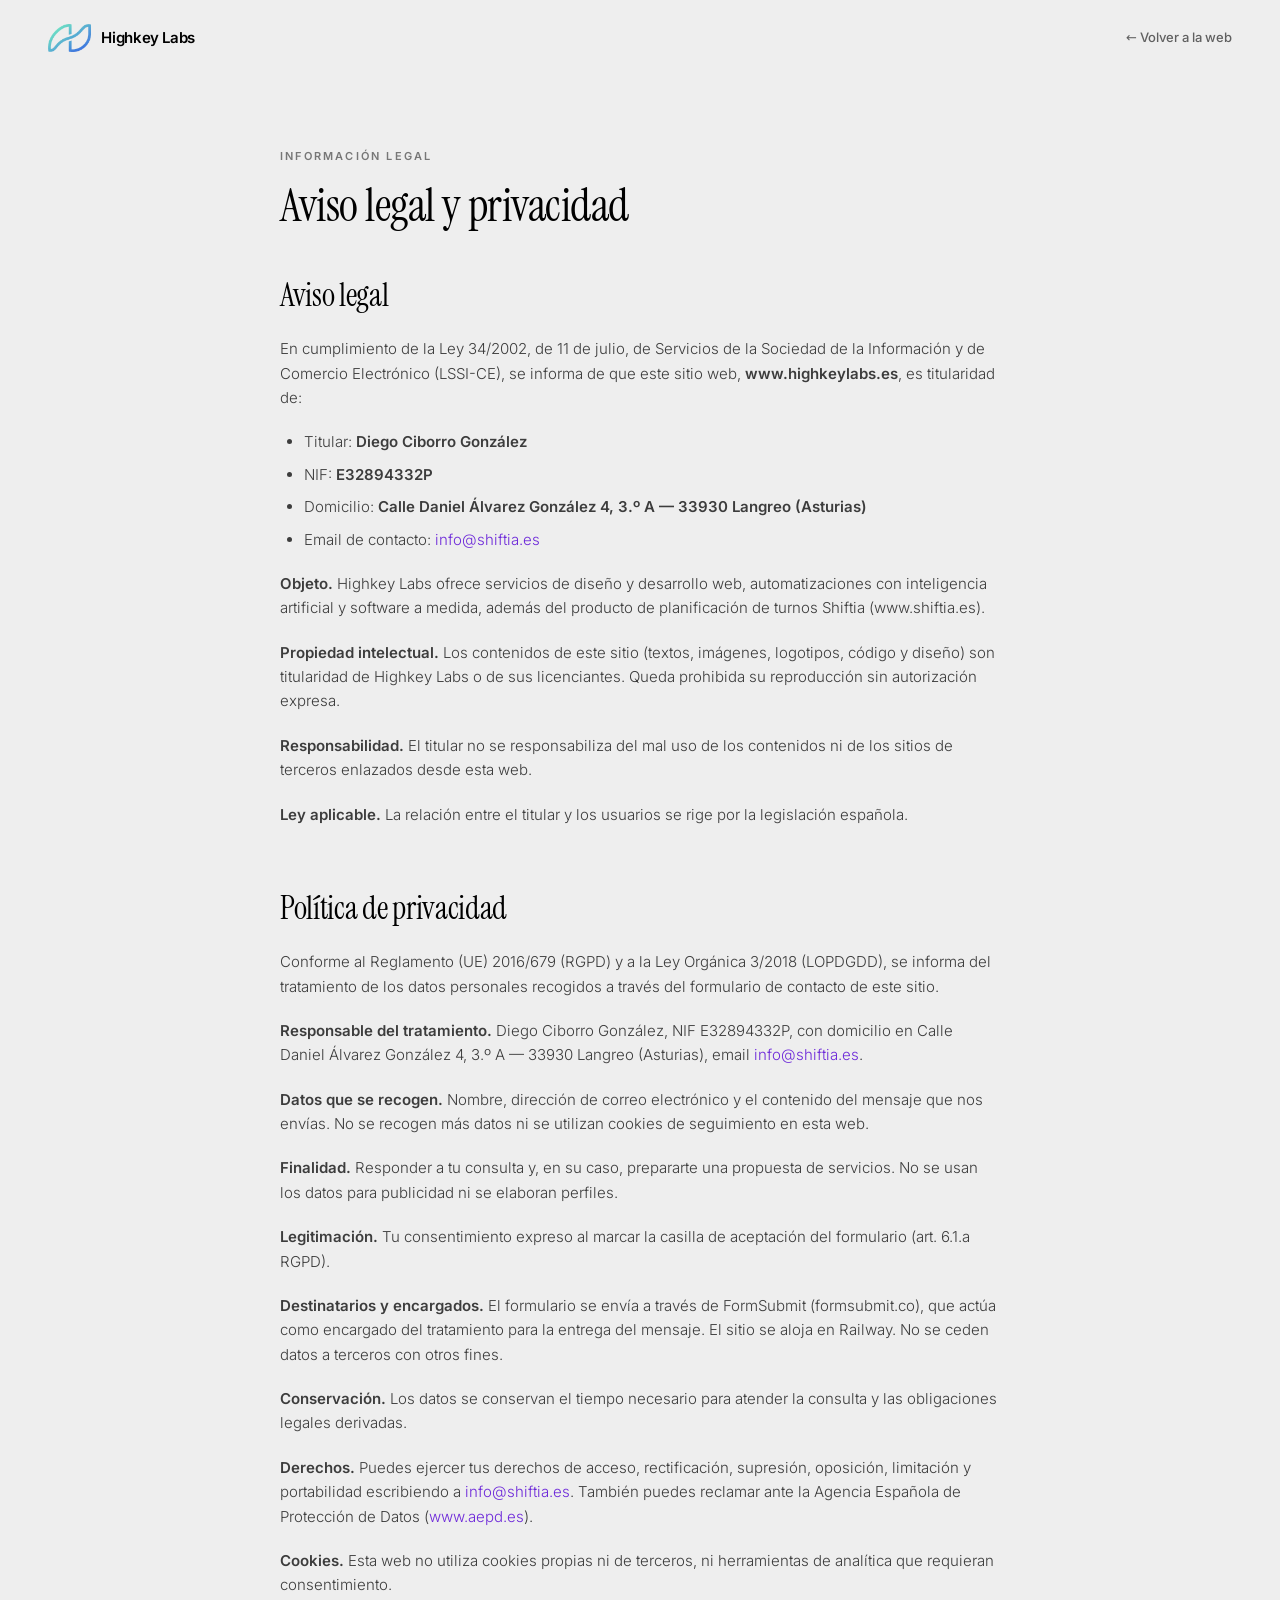
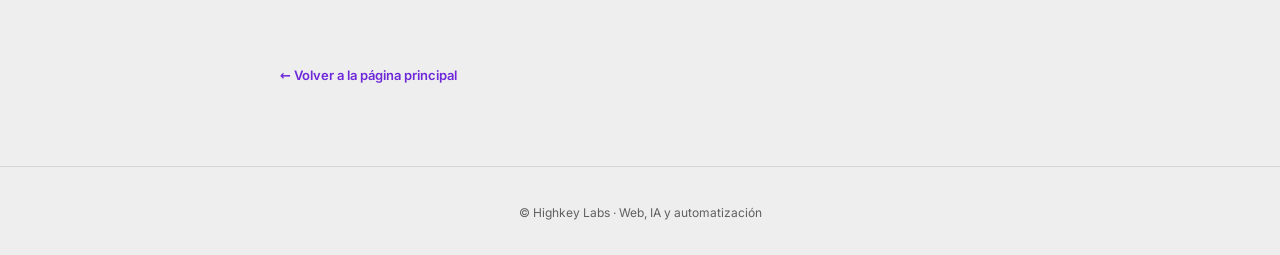
==== commit 17b3f55f: "Usar info@shiftia.es como email de contacto legal (LSSI/RGPD) Co-Authored-By: Claude Fable 5 <norepl" ====
--- a/legal.html
+++ b/legal.html
@@ -35,7 +35,7 @@
         <li>Titular: <strong class="font-semibold">Diego Ciborro González</strong></li>
         <li>NIF: <strong class="font-semibold">E32894332P</strong></li>
         <li>Domicilio: <strong class="font-semibold">Calle Daniel Álvarez González 4, 3.º A — 33930 Langreo (Asturias)</strong></li>
-        <li>Email de contacto: <a href="mailto:diegociborro99@gmail.com" class="text-[#6d28d9] hover:underline">diegociborro99@gmail.com</a></li>
+        <li>Email de contacto: <a href="mailto:info@shiftia.es" class="text-[#6d28d9] hover:underline">info@shiftia.es</a></li>
       </ul>
       <p><strong class="font-semibold">Objeto.</strong> Highkey Labs ofrece servicios de diseño y desarrollo web, automatizaciones con inteligencia artificial y software a medida, además del producto de planificación de turnos Shiftia (www.shiftia.es).</p>
       <p><strong class="font-semibold">Propiedad intelectual.</strong> Los contenidos de este sitio (textos, imágenes, logotipos, código y diseño) son titularidad de Highkey Labs o de sus licenciantes. Queda prohibida su reproducción sin autorización expresa.</p>
@@ -48,13 +48,13 @@
     <h2 class="font-serifd text-[26px] md:text-[32px] leading-[1.1] mb-6">Política de privacidad</h2>
     <div class="space-y-5 text-[15px] font-light text-black/75 leading-relaxed">
       <p>Conforme al Reglamento (UE) 2016/679 (RGPD) y a la Ley Orgánica 3/2018 (LOPDGDD), se informa del tratamiento de los datos personales recogidos a través del formulario de contacto de este sitio.</p>
-      <p><strong class="font-semibold">Responsable del tratamiento.</strong> Diego Ciborro González, NIF E32894332P, con domicilio en Calle Daniel Álvarez González 4, 3.º A — 33930 Langreo (Asturias), email <a href="mailto:diegociborro99@gmail.com" class="text-[#6d28d9] hover:underline">diegociborro99@gmail.com</a>.</p>
+      <p><strong class="font-semibold">Responsable del tratamiento.</strong> Diego Ciborro González, NIF E32894332P, con domicilio en Calle Daniel Álvarez González 4, 3.º A — 33930 Langreo (Asturias), email <a href="mailto:info@shiftia.es" class="text-[#6d28d9] hover:underline">info@shiftia.es</a>.</p>
       <p><strong class="font-semibold">Datos que se recogen.</strong> Nombre, dirección de correo electrónico y el contenido del mensaje que nos envías. No se recogen más datos ni se utilizan cookies de seguimiento en esta web.</p>
       <p><strong class="font-semibold">Finalidad.</strong> Responder a tu consulta y, en su caso, prepararte una propuesta de servicios. No se usan los datos para publicidad ni se elaboran perfiles.</p>
       <p><strong class="font-semibold">Legitimación.</strong> Tu consentimiento expreso al marcar la casilla de aceptación del formulario (art. 6.1.a RGPD).</p>
       <p><strong class="font-semibold">Destinatarios y encargados.</strong> El formulario se envía a través de FormSubmit (formsubmit.co), que actúa como encargado del tratamiento para la entrega del mensaje. El sitio se aloja en Railway. No se ceden datos a terceros con otros fines.</p>
       <p><strong class="font-semibold">Conservación.</strong> Los datos se conservan el tiempo necesario para atender la consulta y las obligaciones legales derivadas.</p>
-      <p><strong class="font-semibold">Derechos.</strong> Puedes ejercer tus derechos de acceso, rectificación, supresión, oposición, limitación y portabilidad escribiendo a <a href="mailto:diegociborro99@gmail.com" class="text-[#6d28d9] hover:underline">diegociborro99@gmail.com</a>. También puedes reclamar ante la Agencia Española de Protección de Datos (<a href="https://www.aepd.es" target="_blank" rel="noopener noreferrer" class="text-[#6d28d9] hover:underline">www.aepd.es</a>).</p>
+      <p><strong class="font-semibold">Derechos.</strong> Puedes ejercer tus derechos de acceso, rectificación, supresión, oposición, limitación y portabilidad escribiendo a <a href="mailto:info@shiftia.es" class="text-[#6d28d9] hover:underline">info@shiftia.es</a>. También puedes reclamar ante la Agencia Española de Protección de Datos (<a href="https://www.aepd.es" target="_blank" rel="noopener noreferrer" class="text-[#6d28d9] hover:underline">www.aepd.es</a>).</p>
       <p><strong class="font-semibold">Cookies.</strong> Esta web no utiliza cookies propias ni de terceros, ni herramientas de analítica que requieran consentimiento.</p>
     </div>
   </section>
--- a/styles.css
+++ b/styles.css
@@ -1 +1 @@
-*,:after,:before{--tw-border-spacing-x:0;--tw-border-spacing-y:0;--tw-translate-x:0;--tw-translate-y:0;--tw-rotate:0;--tw-skew-x:0;--tw-skew-y:0;--tw-scale-x:1;--tw-scale-y:1;--tw-pan-x: ;--tw-pan-y: ;--tw-pinch-zoom: ;--tw-scroll-snap-strictness:proximity;--tw-gradient-from-position: ;--tw-gradient-via-position: ;--tw-gradient-to-position: ;--tw-ordinal: ;--tw-slashed-zero: ;--tw-numeric-figure: ;--tw-numeric-spacing: ;--tw-numeric-fraction: ;--tw-ring-inset: ;--tw-ring-offset-width:0px;--tw-ring-offset-color:#fff;--tw-ring-color:rgba(59,130,246,.5);--tw-ring-offset-shadow:0 0 #0000;--tw-ring-shadow:0 0 #0000;--tw-shadow:0 0 #0000;--tw-shadow-colored:0 0 #0000;--tw-blur: ;--tw-brightness: ;--tw-contrast: ;--tw-grayscale: ;--tw-hue-rotate: ;--tw-invert: ;--tw-saturate: ;--tw-sepia: ;--tw-drop-shadow: ;--tw-backdrop-blur: ;--tw-backdrop-brightness: ;--tw-backdrop-contrast: ;--tw-backdrop-grayscale: ;--tw-backdrop-hue-rotate: ;--tw-backdrop-invert: ;--tw-backdrop-opacity: ;--tw-backdrop-saturate: ;--tw-backdrop-sepia: ;--tw-contain-size: ;--tw-contain-layout: ;--tw-contain-paint: ;--tw-contain-style: }::backdrop{--tw-border-spacing-x:0;--tw-border-spacing-y:0;--tw-translate-x:0;--tw-translate-y:0;--tw-rotate:0;--tw-skew-x:0;--tw-skew-y:0;--tw-scale-x:1;--tw-scale-y:1;--tw-pan-x: ;--tw-pan-y: ;--tw-pinch-zoom: ;--tw-scroll-snap-strictness:proximity;--tw-gradient-from-position: ;--tw-gradient-via-position: ;--tw-gradient-to-position: ;--tw-ordinal: ;--tw-slashed-zero: ;--tw-numeric-figure: ;--tw-numeric-spacing: ;--tw-numeric-fraction: ;--tw-ring-inset: ;--tw-ring-offset-width:0px;--tw-ring-offset-color:#fff;--tw-ring-color:rgba(59,130,246,.5);--tw-ring-offset-shadow:0 0 #0000;--tw-ring-shadow:0 0 #0000;--tw-shadow:0 0 #0000;--tw-shadow-colored:0 0 #0000;--tw-blur: ;--tw-brightness: ;--tw-contrast: ;--tw-grayscale: ;--tw-hue-rotate: ;--tw-invert: ;--tw-saturate: ;--tw-sepia: ;--tw-drop-shadow: ;--tw-backdrop-blur: ;--tw-backdrop-brightness: ;--tw-backdrop-contrast: ;--tw-backdrop-grayscale: ;--tw-backdrop-hue-rotate: ;--tw-backdrop-invert: ;--tw-backdrop-opacity: ;--tw-backdrop-saturate: ;--tw-backdrop-sepia: ;--tw-contain-size: ;--tw-contain-layout: ;--tw-contain-paint: ;--tw-contain-style: }/*! tailwindcss v3.4.17 | MIT License | https://tailwindcss.com*/*,:after,:before{box-sizing:border-box;border:0 solid #e5e7eb}:after,:before{--tw-content:""}:host,html{line-height:1.5;-webkit-text-size-adjust:100%;-moz-tab-size:4;-o-tab-size:4;tab-size:4;font-family:ui-sans-serif,system-ui,sans-serif,Apple Color Emoji,Segoe UI Emoji,Segoe UI Symbol,Noto Color Emoji;font-feature-settings:normal;font-variation-settings:normal;-webkit-tap-highlight-color:transparent}body{margin:0;line-height:inherit}hr{height:0;color:inherit;border-top-width:1px}abbr:where([title]){-webkit-text-decoration:underline dotted;text-decoration:underline dotted}h1,h2,h3,h4,h5,h6{font-size:inherit;font-weight:inherit}a{color:inherit;text-decoration:inherit}b,strong{font-weight:bolder}code,kbd,pre,samp{font-family:ui-monospace,SFMono-Regular,Menlo,Monaco,Consolas,Liberation Mono,Courier New,monospace;font-feature-settings:normal;font-variation-settings:normal;font-size:1em}small{font-size:80%}sub,sup{font-size:75%;line-height:0;position:relative;vertical-align:baseline}sub{bottom:-.25em}sup{top:-.5em}table{text-indent:0;border-color:inherit;border-collapse:collapse}button,input,optgroup,select,textarea{font-family:inherit;font-feature-settings:inherit;font-variation-settings:inherit;font-size:100%;font-weight:inherit;line-height:inherit;letter-spacing:inherit;color:inherit;margin:0;padding:0}button,select{text-transform:none}button,input:where([type=button]),input:where([type=reset]),input:where([type=submit]){-webkit-appearance:button;background-color:transparent;background-image:none}:-moz-focusring{outline:auto}:-moz-ui-invalid{box-shadow:none}progress{vertical-align:baseline}::-webkit-inner-spin-button,::-webkit-outer-spin-button{height:auto}[type=search]{-webkit-appearance:textfield;outline-offset:-2px}::-webkit-search-decoration{-webkit-appearance:none}::-webkit-file-upload-button{-webkit-appearance:button;font:inherit}summary{display:list-item}blockquote,dd,dl,figure,h1,h2,h3,h4,h5,h6,hr,p,pre{margin:0}fieldset{margin:0}fieldset,legend{padding:0}menu,ol,ul{list-style:none;margin:0;padding:0}dialog{padding:0}textarea{resize:vertical}input::-moz-placeholder,textarea::-moz-placeholder{opacity:1;color:#9ca3af}input::placeholder,textarea::placeholder{opacity:1;color:#9ca3af}[role=button],button{cursor:pointer}:disabled{cursor:default}audio,canvas,embed,iframe,img,object,svg,video{display:block;vertical-align:middle}img,video{max-width:100%;height:auto}[hidden]:where(:not([hidden=until-found])){display:none}.pointer-events-none{pointer-events:none}.visible{visibility:visible}.fixed{position:fixed}.absolute{position:absolute}.relative{position:relative}.inset-0{inset:0}.inset-6{inset:1.5rem}.-bottom-1{bottom:-.25rem}.-bottom-5{bottom:-1.25rem}.left-0{left:0}.left-6{left:1.5rem}.left-8{left:2rem}.left-\[10\%\]{left:10%}.right-0{right:0}.right-2{right:.5rem}.right-6{right:1.5rem}.right-\[10\%\]{right:10%}.top-0{top:0}.top-10{top:2.5rem}.top-2{top:.5rem}.top-6{top:1.5rem}.top-\[52px\]{top:52px}.z-0{z-index:0}.z-10{z-index:10}.z-50{z-index:50}.z-\[100\]{z-index:100}.z-\[5\]{z-index:5}.mx-auto{margin-left:auto;margin-right:auto}.mb-1{margin-bottom:.25rem}.mb-1\.5{margin-bottom:.375rem}.mb-10{margin-bottom:2.5rem}.mb-12{margin-bottom:3rem}.mb-14{margin-bottom:3.5rem}.mb-16{margin-bottom:4rem}.mb-2{margin-bottom:.5rem}.mb-2\.5{margin-bottom:.625rem}.mb-3{margin-bottom:.75rem}.mb-4{margin-bottom:1rem}.mb-5{margin-bottom:1.25rem}.mb-6{margin-bottom:1.5rem}.mb-7{margin-bottom:1.75rem}.mb-8{margin-bottom:2rem}.mb-9{margin-bottom:2.25rem}.ml-1{margin-left:.25rem}.ml-1\.5{margin-left:.375rem}.ml-3{margin-left:.75rem}.mt-0\.5{margin-top:.125rem}.mt-1\.5{margin-top:.375rem}.mt-20{margin-top:5rem}.mt-4{margin-top:1rem}.mt-5{margin-top:1.25rem}.mt-6{margin-top:1.5rem}.mt-7{margin-top:1.75rem}.mt-9{margin-top:2.25rem}.mt-auto{margin-top:auto}.block{display:block}.flex{display:flex}.inline-flex{display:inline-flex}.table{display:table}.grid{display:grid}.hidden{display:none}.aspect-square{aspect-ratio:1/1}.h-1\.5{height:.375rem}.h-10{height:2.5rem}.h-11{height:2.75rem}.h-16{height:4rem}.h-2{height:.5rem}.h-2\.5{height:.625rem}.h-3{height:.75rem}.h-3\.5{height:.875rem}.h-4{height:1rem}.h-5{height:1.25rem}.h-6{height:1.5rem}.h-7{height:1.75rem}.h-8{height:2rem}.h-9{height:2.25rem}.h-\[210px\]{height:210px}.h-\[230px\]{height:230px}.h-\[280px\]{height:280px}.h-auto{height:auto}.h-full{height:100%}.h-px{height:1px}.min-h-screen{min-height:100vh}.w-1\.5{width:.375rem}.w-10{width:2.5rem}.w-11{width:2.75rem}.w-14{width:3.5rem}.w-16{width:4rem}.w-2{width:.5rem}.w-2\.5{width:.625rem}.w-2\/3{width:66.666667%}.w-20{width:5rem}.w-24{width:6rem}.w-3{width:.75rem}.w-3\/5{width:60%}.w-4{width:1rem}.w-4\/5{width:80%}.w-5{width:1.25rem}.w-6{width:1.5rem}.w-7{width:1.75rem}.w-8{width:2rem}.w-9{width:2.25rem}.w-\[150\%\]{width:150%}.w-\[78\%\]{width:78%}.w-\[82\%\]{width:82%}.w-auto{width:auto}.w-full{width:100%}.min-w-0{min-width:0}.max-w-2xl{max-width:42rem}.max-w-3xl{max-width:48rem}.max-w-4xl{max-width:56rem}.max-w-6xl{max-width:72rem}.max-w-\[220px\]{max-width:220px}.max-w-\[440px\]{max-width:440px}.max-w-\[480px\]{max-width:480px}.max-w-\[560px\]{max-width:560px}.max-w-\[800px\]{max-width:800px}.max-w-\[860px\]{max-width:860px}.max-w-lg{max-width:32rem}.max-w-md{max-width:28rem}.max-w-xl{max-width:36rem}.max-w-xs{max-width:20rem}.flex-1{flex:1 1 0%}.flex-shrink-0{flex-shrink:0}.-rotate-\[4deg\]{--tw-rotate:-4deg}.-rotate-\[4deg\],.rotate-\[5deg\]{transform:translate(var(--tw-translate-x),var(--tw-translate-y)) rotate(var(--tw-rotate)) skewX(var(--tw-skew-x)) skewY(var(--tw-skew-y)) scaleX(var(--tw-scale-x)) scaleY(var(--tw-scale-y))}.rotate-\[5deg\]{--tw-rotate:5deg}.transform{transform:translate(var(--tw-translate-x),var(--tw-translate-y)) rotate(var(--tw-rotate)) skewX(var(--tw-skew-x)) skewY(var(--tw-skew-y)) scaleX(var(--tw-scale-x)) scaleY(var(--tw-scale-y))}@keyframes pulse{50%{opacity:.5}}.animate-pulse{animation:pulse 2s cubic-bezier(.4,0,.6,1) infinite}.cursor-pointer{cursor:pointer}.select-none{-webkit-user-select:none;-moz-user-select:none;user-select:none}.resize-none{resize:none}.scroll-mt-24{scroll-margin-top:6rem}.scroll-mt-28{scroll-margin-top:7rem}.list-disc{list-style-type:disc}.grid-cols-2{grid-template-columns:repeat(2,minmax(0,1fr))}.flex-col{flex-direction:column}.flex-wrap{flex-wrap:wrap}.items-start{align-items:flex-start}.items-center{align-items:center}.justify-end{justify-content:flex-end}.justify-center{justify-content:center}.justify-between{justify-content:space-between}.gap-1\.5{gap:.375rem}.gap-10{gap:2.5rem}.gap-14{gap:3.5rem}.gap-2{gap:.5rem}.gap-2\.5{gap:.625rem}.gap-3{gap:.75rem}.gap-3\.5{gap:.875rem}.gap-4{gap:1rem}.gap-5{gap:1.25rem}.gap-8{gap:2rem}.gap-y-10{row-gap:2.5rem}.space-y-2>:not([hidden])~:not([hidden]){--tw-space-y-reverse:0;margin-top:calc(.5rem*(1 - var(--tw-space-y-reverse)));margin-bottom:calc(.5rem*var(--tw-space-y-reverse))}.space-y-2\.5>:not([hidden])~:not([hidden]){--tw-space-y-reverse:0;margin-top:calc(.625rem*(1 - var(--tw-space-y-reverse)));margin-bottom:calc(.625rem*var(--tw-space-y-reverse))}.space-y-3>:not([hidden])~:not([hidden]){--tw-space-y-reverse:0;margin-top:calc(.75rem*(1 - var(--tw-space-y-reverse)));margin-bottom:calc(.75rem*var(--tw-space-y-reverse))}.space-y-4>:not([hidden])~:not([hidden]){--tw-space-y-reverse:0;margin-top:calc(1rem*(1 - var(--tw-space-y-reverse)));margin-bottom:calc(1rem*var(--tw-space-y-reverse))}.space-y-5>:not([hidden])~:not([hidden]){--tw-space-y-reverse:0;margin-top:calc(1.25rem*(1 - var(--tw-space-y-reverse)));margin-bottom:calc(1.25rem*var(--tw-space-y-reverse))}.divide-y>:not([hidden])~:not([hidden]){--tw-divide-y-reverse:0;border-top-width:calc(1px*(1 - var(--tw-divide-y-reverse)));border-bottom-width:calc(1px*var(--tw-divide-y-reverse))}.divide-black\/10>:not([hidden])~:not([hidden]){border-color:rgba(0,0,0,.1)}.overflow-hidden{overflow:hidden}.scroll-smooth{scroll-behavior:smooth}.truncate{overflow:hidden;text-overflow:ellipsis;white-space:nowrap}.rounded{border-radius:.25rem}.rounded-2xl{border-radius:1rem}.rounded-\[10px\]{border-radius:10px}.rounded-\[18px\]{border-radius:18px}.rounded-\[20px\]{border-radius:20px}.rounded-\[24px\]{border-radius:24px}.rounded-\[28px\]{border-radius:28px}.rounded-\[3px\]{border-radius:3px}.rounded-full{border-radius:9999px}.rounded-lg{border-radius:.5rem}.rounded-md{border-radius:.375rem}.rounded-xl{border-radius:.75rem}.border{border-width:1px}.border-y{border-top-width:1px}.border-b,.border-y{border-bottom-width:1px}.border-r{border-right-width:1px}.border-t{border-top-width:1px}.border-\[\#7e22ce\]\/20{border-color:rgba(126,34,206,.2)}.border-\[\#7e22ce\]\/25{border-color:rgba(126,34,206,.25)}.border-amber-200{--tw-border-opacity:1;border-color:rgb(253 230 138/var(--tw-border-opacity,1))}.border-black\/10{border-color:rgba(0,0,0,.1)}.border-black\/15{border-color:rgba(0,0,0,.15)}.border-black\/5{border-color:rgba(0,0,0,.05)}.border-emerald-200{--tw-border-opacity:1;border-color:rgb(167 243 208/var(--tw-border-opacity,1))}.border-rose-200{--tw-border-opacity:1;border-color:rgb(254 205 211/var(--tw-border-opacity,1))}.border-sky-200{--tw-border-opacity:1;border-color:rgb(186 230 253/var(--tw-border-opacity,1))}.border-transparent{border-color:transparent}.bg-\[\#28c840\]{--tw-bg-opacity:1;background-color:rgb(40 200 64/var(--tw-bg-opacity,1))}.bg-\[\#7e22ce\]{--tw-bg-opacity:1;background-color:rgb(126 34 206/var(--tw-bg-opacity,1))}.bg-\[\#7e22ce\]\/10{background-color:rgba(126,34,206,.1)}.bg-\[\#7e22ce\]\/5{background-color:rgba(126,34,206,.05)}.bg-\[\#eeeeee\]{--tw-bg-opacity:1;background-color:rgb(238 238 238/var(--tw-bg-opacity,1))}.bg-\[\#eeeeee\]\/95{background-color:hsla(0,0%,93%,.95)}.bg-\[\#fafafa\]{--tw-bg-opacity:1;background-color:rgb(250 250 250/var(--tw-bg-opacity,1))}.bg-\[\#febc2e\]{--tw-bg-opacity:1;background-color:rgb(254 188 46/var(--tw-bg-opacity,1))}.bg-\[\#ff5f57\]{--tw-bg-opacity:1;background-color:rgb(255 95 87/var(--tw-bg-opacity,1))}.bg-amber-100{--tw-bg-opacity:1;background-color:rgb(254 243 199/var(--tw-bg-opacity,1))}.bg-amber-400{--tw-bg-opacity:1;background-color:rgb(251 191 36/var(--tw-bg-opacity,1))}.bg-amber-50{--tw-bg-opacity:1;background-color:rgb(255 251 235/var(--tw-bg-opacity,1))}.bg-black{--tw-bg-opacity:1;background-color:rgb(0 0 0/var(--tw-bg-opacity,1))}.bg-black\/10{background-color:rgba(0,0,0,.1)}.bg-black\/15{background-color:rgba(0,0,0,.15)}.bg-black\/5{background-color:rgba(0,0,0,.05)}.bg-black\/50{background-color:rgba(0,0,0,.5)}.bg-black\/60{background-color:rgba(0,0,0,.6)}.bg-black\/80{background-color:rgba(0,0,0,.8)}.bg-emerald-50{--tw-bg-opacity:1;background-color:rgb(236 253 245/var(--tw-bg-opacity,1))}.bg-emerald-500{--tw-bg-opacity:1;background-color:rgb(16 185 129/var(--tw-bg-opacity,1))}.bg-rose-100{--tw-bg-opacity:1;background-color:rgb(255 228 230/var(--tw-bg-opacity,1))}.bg-rose-400{--tw-bg-opacity:1;background-color:rgb(251 113 133/var(--tw-bg-opacity,1))}.bg-rose-50{--tw-bg-opacity:1;background-color:rgb(255 241 242/var(--tw-bg-opacity,1))}.bg-sky-100{--tw-bg-opacity:1;background-color:rgb(224 242 254/var(--tw-bg-opacity,1))}.bg-sky-400{--tw-bg-opacity:1;background-color:rgb(56 189 248/var(--tw-bg-opacity,1))}.bg-sky-50{--tw-bg-opacity:1;background-color:rgb(240 249 255/var(--tw-bg-opacity,1))}.bg-white{--tw-bg-opacity:1;background-color:rgb(255 255 255/var(--tw-bg-opacity,1))}.bg-gradient-to-br{background-image:linear-gradient(to bottom right,var(--tw-gradient-stops))}.bg-gradient-to-r{background-image:linear-gradient(to right,var(--tw-gradient-stops))}.from-\[\#7e22ce\]{--tw-gradient-from:#7e22ce var(--tw-gradient-from-position);--tw-gradient-to:rgba(126,34,206,0) var(--tw-gradient-to-position);--tw-gradient-stops:var(--tw-gradient-from),var(--tw-gradient-to)}.from-\[\#7e22ce\]\/15{--tw-gradient-from:rgba(126,34,206,.15) var(--tw-gradient-from-position);--tw-gradient-to:rgba(126,34,206,0) var(--tw-gradient-to-position);--tw-gradient-stops:var(--tw-gradient-from),var(--tw-gradient-to)}.from-black\/5{--tw-gradient-from:rgba(0,0,0,.05) var(--tw-gradient-from-position);--tw-gradient-to:transparent var(--tw-gradient-to-position);--tw-gradient-stops:var(--tw-gradient-from),var(--tw-gradient-to)}.from-transparent{--tw-gradient-from:transparent var(--tw-gradient-from-position);--tw-gradient-to:transparent var(--tw-gradient-to-position);--tw-gradient-stops:var(--tw-gradient-from),var(--tw-gradient-to)}.via-\[\#6366f1\]\/10{--tw-gradient-to:rgba(99,102,241,0) var(--tw-gradient-to-position);--tw-gradient-stops:var(--tw-gradient-from),rgba(99,102,241,.1) var(--tw-gradient-via-position),var(--tw-gradient-to)}.via-\[\#7e22ce\]\/25{--tw-gradient-to:rgba(126,34,206,0) var(--tw-gradient-to-position);--tw-gradient-stops:var(--tw-gradient-from),rgba(126,34,206,.25) var(--tw-gradient-via-position),var(--tw-gradient-to)}.to-\[\#6366f1\]{--tw-gradient-to:#6366f1 var(--tw-gradient-to-position)}.to-transparent{--tw-gradient-to:transparent var(--tw-gradient-to-position)}.object-cover{-o-object-fit:cover;object-fit:cover}.p-2{padding:.5rem}.p-4{padding:1rem}.p-5{padding:1.25rem}.p-7{padding:1.75rem}.p-8{padding:2rem}.px-2\.5{padding-left:.625rem;padding-right:.625rem}.px-3{padding-left:.75rem;padding-right:.75rem}.px-3\.5{padding-left:.875rem;padding-right:.875rem}.px-4{padding-left:1rem;padding-right:1rem}.px-6{padding-left:1.5rem;padding-right:1.5rem}.px-7{padding-left:1.75rem;padding-right:1.75rem}.px-8{padding-left:2rem;padding-right:2rem}.py-1{padding-top:.25rem;padding-bottom:.25rem}.py-1\.5{padding-top:.375rem;padding-bottom:.375rem}.py-12{padding-top:3rem;padding-bottom:3rem}.py-14{padding-top:3.5rem;padding-bottom:3.5rem}.py-16{padding-top:4rem;padding-bottom:4rem}.py-2{padding-top:.5rem;padding-bottom:.5rem}.py-2\.5{padding-top:.625rem;padding-bottom:.625rem}.py-24{padding-top:6rem;padding-bottom:6rem}.py-3{padding-top:.75rem;padding-bottom:.75rem}.py-4{padding-top:1rem;padding-bottom:1rem}.py-5{padding-top:1.25rem;padding-bottom:1.25rem}.py-8{padding-top:2rem;padding-bottom:2rem}.pb-16{padding-bottom:4rem}.pb-24{padding-bottom:6rem}.pb-4{padding-bottom:1rem}.pb-8{padding-bottom:2rem}.pl-6{padding-left:1.5rem}.pr-2{padding-right:.5rem}.pt-1{padding-top:.25rem}.pt-12{padding-top:3rem}.pt-16{padding-top:4rem}.pt-20{padding-top:5rem}.pt-24{padding-top:6rem}.pt-4{padding-top:1rem}.pt-6{padding-top:1.5rem}.text-left{text-align:left}.text-center{text-align:center}.text-2xl{font-size:1.5rem;line-height:2rem}.text-\[10px\]{font-size:10px}.text-\[11px\]{font-size:11px}.text-\[12px\]{font-size:12px}.text-\[13px\]{font-size:13px}.text-\[14px\]{font-size:14px}.text-\[15px\]{font-size:15px}.text-\[16px\]{font-size:16px}.text-\[17px\]{font-size:17px}.text-\[19px\]{font-size:19px}.text-\[26px\]{font-size:26px}.text-\[28px\]{font-size:28px}.text-\[30px\]{font-size:30px}.text-\[34px\]{font-size:34px}.text-\[38px\]{font-size:38px}.text-\[40px\]{font-size:40px}.text-\[42px\]{font-size:42px}.text-\[8px\]{font-size:8px}.font-bold{font-weight:700}.font-light{font-weight:300}.font-medium{font-weight:500}.font-semibold{font-weight:600}.uppercase{text-transform:uppercase}.leading-\[1\.05\]{line-height:1.05}.leading-\[1\.06\]{line-height:1.06}.leading-\[1\.08\]{line-height:1.08}.leading-\[1\.12\]{line-height:1.12}.leading-\[1\.1\]{line-height:1.1}.leading-none{line-height:1}.leading-relaxed{line-height:1.625}.leading-tight{line-height:1.25}.tracking-\[-0\.03em\]{letter-spacing:-.03em}.tracking-\[0\.15em\]{letter-spacing:.15em}.tracking-\[0\.18em\]{letter-spacing:.18em}.tracking-\[0\.2em\]{letter-spacing:.2em}.tracking-tight{letter-spacing:-.025em}.tracking-wide{letter-spacing:.025em}.tracking-wider{letter-spacing:.05em}.tracking-widest{letter-spacing:.1em}.text-\[\#6d28d9\]{--tw-text-opacity:1;color:rgb(109 40 217/var(--tw-text-opacity,1))}.text-\[\#7e22ce\]{--tw-text-opacity:1;color:rgb(126 34 206/var(--tw-text-opacity,1))}.text-\[\#c084fc\]{--tw-text-opacity:1;color:rgb(192 132 252/var(--tw-text-opacity,1))}.text-amber-600{--tw-text-opacity:1;color:rgb(217 119 6/var(--tw-text-opacity,1))}.text-amber-700{--tw-text-opacity:1;color:rgb(180 83 9/var(--tw-text-opacity,1))}.text-black{--tw-text-opacity:1;color:rgb(0 0 0/var(--tw-text-opacity,1))}.text-black\/30{color:rgba(0,0,0,.3)}.text-black\/50{color:rgba(0,0,0,.5)}.text-black\/55{color:rgba(0,0,0,.55)}.text-black\/60{color:rgba(0,0,0,.6)}.text-black\/70{color:rgba(0,0,0,.7)}.text-black\/75{color:rgba(0,0,0,.75)}.text-black\/80{color:rgba(0,0,0,.8)}.text-emerald-600{--tw-text-opacity:1;color:rgb(5 150 105/var(--tw-text-opacity,1))}.text-emerald-700{--tw-text-opacity:1;color:rgb(4 120 87/var(--tw-text-opacity,1))}.text-emerald-800{--tw-text-opacity:1;color:rgb(6 95 70/var(--tw-text-opacity,1))}.text-rose-500{--tw-text-opacity:1;color:rgb(244 63 94/var(--tw-text-opacity,1))}.text-rose-600{--tw-text-opacity:1;color:rgb(225 29 72/var(--tw-text-opacity,1))}.text-sky-600{--tw-text-opacity:1;color:rgb(2 132 199/var(--tw-text-opacity,1))}.text-sky-700{--tw-text-opacity:1;color:rgb(3 105 161/var(--tw-text-opacity,1))}.text-white{--tw-text-opacity:1;color:rgb(255 255 255/var(--tw-text-opacity,1))}.text-white\/50{color:hsla(0,0%,100%,.5)}.text-white\/75{color:hsla(0,0%,100%,.75)}.underline{text-decoration-line:underline}.decoration-black\/20{text-decoration-color:rgba(0,0,0,.2)}.underline-offset-2{text-underline-offset:2px}.antialiased{-webkit-font-smoothing:antialiased;-moz-osx-font-smoothing:grayscale}.accent-\[\#7e22ce\]{accent-color:#7e22ce}.opacity-70{opacity:.7}.shadow-2xl{--tw-shadow:0 25px 50px -12px rgba(0,0,0,.25);--tw-shadow-colored:0 25px 50px -12px var(--tw-shadow-color)}.shadow-2xl,.shadow-lg{box-shadow:var(--tw-ring-offset-shadow,0 0 #0000),var(--tw-ring-shadow,0 0 #0000),var(--tw-shadow)}.shadow-lg{--tw-shadow:0 10px 15px -3px rgba(0,0,0,.1),0 4px 6px -4px rgba(0,0,0,.1);--tw-shadow-colored:0 10px 15px -3px var(--tw-shadow-color),0 4px 6px -4px var(--tw-shadow-color)}.shadow-md{--tw-shadow:0 4px 6px -1px rgba(0,0,0,.1),0 2px 4px -2px rgba(0,0,0,.1);--tw-shadow-colored:0 4px 6px -1px var(--tw-shadow-color),0 2px 4px -2px var(--tw-shadow-color)}.shadow-md,.shadow-sm{box-shadow:var(--tw-ring-offset-shadow,0 0 #0000),var(--tw-ring-shadow,0 0 #0000),var(--tw-shadow)}.shadow-sm{--tw-shadow:0 1px 2px 0 rgba(0,0,0,.05);--tw-shadow-colored:0 1px 2px 0 var(--tw-shadow-color)}.shadow-xl{--tw-shadow:0 20px 25px -5px rgba(0,0,0,.1),0 8px 10px -6px rgba(0,0,0,.1);--tw-shadow-colored:0 20px 25px -5px var(--tw-shadow-color),0 8px 10px -6px var(--tw-shadow-color);box-shadow:var(--tw-ring-offset-shadow,0 0 #0000),var(--tw-ring-shadow,0 0 #0000),var(--tw-shadow)}.blur-2xl{--tw-blur:blur(40px);filter:var(--tw-blur) var(--tw-brightness) var(--tw-contrast) var(--tw-grayscale) var(--tw-hue-rotate) var(--tw-invert) var(--tw-saturate) var(--tw-sepia) var(--tw-drop-shadow)}.backdrop-blur-xl{--tw-backdrop-blur:blur(24px);-webkit-backdrop-filter:var(--tw-backdrop-blur) var(--tw-backdrop-brightness) var(--tw-backdrop-contrast) var(--tw-backdrop-grayscale) var(--tw-backdrop-hue-rotate) var(--tw-backdrop-invert) var(--tw-backdrop-opacity) var(--tw-backdrop-saturate) var(--tw-backdrop-sepia);backdrop-filter:var(--tw-backdrop-blur) var(--tw-backdrop-brightness) var(--tw-backdrop-contrast) var(--tw-backdrop-grayscale) var(--tw-backdrop-hue-rotate) var(--tw-backdrop-invert) var(--tw-backdrop-opacity) var(--tw-backdrop-saturate) var(--tw-backdrop-sepia)}.transition-all{transition-property:all;transition-timing-function:cubic-bezier(.4,0,.2,1);transition-duration:.15s}.transition-colors{transition-property:color,background-color,border-color,text-decoration-color,fill,stroke;transition-timing-function:cubic-bezier(.4,0,.2,1);transition-duration:.15s}.transition-shadow{transition-property:box-shadow;transition-timing-function:cubic-bezier(.4,0,.2,1);transition-duration:.15s}.transition-transform{transition-property:transform;transition-timing-function:cubic-bezier(.4,0,.2,1);transition-duration:.15s}.delay-100{transition-delay:.1s}.delay-300{transition-delay:.3s}.delay-500{transition-delay:.5s}.duration-300{transition-duration:.3s}@font-face{font-family:Inter;font-style:normal;font-weight:300 700;font-display:swap;src:url(fonts/inter-var.woff2) format("woff2");unicode-range:u+00??,u+0131,u+0152-0153,u+02bb-02bc,u+02c6,u+02da,u+02dc,u+0304,u+0308,u+0329,u+2000-206f,u+20ac,u+2122,u+2191,u+2193,u+2212,u+2215,u+feff,u+fffd}@font-face{font-family:"Instrument Serif";font-style:normal;font-weight:400;font-display:swap;src:url(fonts/instrument-serif-400.woff2) format("woff2");unicode-range:u+00??,u+0131,u+0152-0153,u+02bb-02bc,u+02c6,u+02da,u+02dc,u+0304,u+0308,u+0329,u+2000-206f,u+20ac,u+2122,u+2191,u+2193,u+2212,u+2215,u+feff,u+fffd}@font-face{font-family:"Instrument Serif";font-style:italic;font-weight:400;font-display:swap;src:url(fonts/instrument-serif-400i.woff2) format("woff2");unicode-range:u+00??,u+0131,u+0152-0153,u+02bb-02bc,u+02c6,u+02da,u+02dc,u+0304,u+0308,u+0329,u+2000-206f,u+20ac,u+2122,u+2191,u+2193,u+2212,u+2215,u+feff,u+fffd}body{font-family:Inter,ui-sans-serif,system-ui,sans-serif}.font-serifd{font-family:"Instrument Serif",Georgia,serif;font-weight:400;letter-spacing:-.01em}.skip-link{position:absolute;left:-9999px;top:12px;z-index:100;background:#111;color:#fff;padding:10px 18px;border-radius:9999px;font-size:13px;font-weight:600}.skip-link:focus{left:12px}.hp-field{position:absolute;left:-9999px;width:1px;height:1px;opacity:0;overflow:hidden}@keyframes fadeUp{0%{opacity:0;transform:translateY(20px)}to{opacity:1;transform:translateY(0)}}.animate-on-load{animation:fadeUp .8s cubic-bezier(.16,1,.3,1) forwards;opacity:0;transform:translateY(20px)}.delay-100{animation-delay:.1s}.delay-200{animation-delay:.2s}.delay-300{animation-delay:.3s}.delay-400{animation-delay:.4s}.delay-500{animation-delay:.5s}.delay-600{animation-delay:.6s}.reveal{opacity:0;transform:translateY(20px);transition:opacity .7s cubic-bezier(.16,1,.3,1),transform .7s cubic-bezier(.16,1,.3,1)}.reveal.visible{opacity:1;transform:translateY(0)}.rd-1{transition-delay:90ms}.rd-2{transition-delay:.18s}.rd-3{transition-delay:.27s}#topNav{transition:background-color .3s ease,padding .3s ease,box-shadow .3s ease,-webkit-backdrop-filter .3s ease;transition:background-color .3s ease,padding .3s ease,box-shadow .3s ease,backdrop-filter .3s ease;transition:background-color .3s ease,padding .3s ease,box-shadow .3s ease,backdrop-filter .3s ease,-webkit-backdrop-filter .3s ease}#topNav.nav-scrolled{background:hsla(0,0%,93%,.86);backdrop-filter:blur(12px);-webkit-backdrop-filter:blur(12px);padding-top:14px;padding-bottom:14px;box-shadow:0 1px 0 rgba(0,0,0,.06)}.reveal.spring{transform:translateY(28px) scale(.96);transition-timing-function:cubic-bezier(.34,1.56,.64,1)}.reveal.spring.visible{transform:none}.clock-hand{transform-box:fill-box;transform-origin:50% 100%;animation:clockHand 6s linear infinite}@keyframes clockHand{to{transform:rotate(1turn)}}.chart-line{stroke-dasharray:120;stroke-dashoffset:120;animation:chartDraw 4s ease-out infinite}@keyframes chartDraw{0%{stroke-dashoffset:120}55%{stroke-dashoffset:0}to{stroke-dashoffset:0}}.doc-wobble{animation:wobble 2.6s ease-in-out infinite}.doc-wobble.d2{animation-duration:3.2s;animation-delay:.4s}.doc-wobble.d3{animation-duration:2.9s;animation-delay:.8s}@keyframes wobble{0%,to{transform:rotate(-4deg) translateY(0)}50%{transform:rotate(4deg) translateY(-2px)}}.typing-dot{animation:dotBounce 1.3s ease-in-out infinite}.typing-dot.t2{animation-delay:.15s}.typing-dot.t3{animation-delay:.3s}@keyframes dotBounce{0%,60%,to{transform:translateY(0);opacity:.35}30%{transform:translateY(-4px);opacity:1}}#progressBar{position:fixed;top:0;left:0;right:0;height:3px;z-index:60;background:#6d28d9;transform-origin:left;transform:scaleX(0)}.rot-word{display:inline-block;font-style:italic;color:#6d28d9;transition:transform .35s cubic-bezier(.16,1,.3,1),opacity .35s ease}.rot-word.out{transform:translateY(14px);opacity:0}#heroGlow{position:absolute;width:480px;height:480px;border-radius:9999px;background:radial-gradient(circle,rgba(126,34,206,.12),transparent 60%);pointer-events:none;filter:blur(40px);transform:translate(-50%,-50%);left:50%;top:40%;transition:opacity .4s ease;opacity:0}.glow-card{position:relative}.glow-card:before{content:"";position:absolute;inset:-1px;border-radius:inherit;padding:1px;background:linear-gradient(135deg,rgba(126,34,206,.5),transparent 38%,transparent 62%,rgba(99,102,241,.5));-webkit-mask:linear-gradient(#fff 0 0) content-box,linear-gradient(#fff 0 0);-webkit-mask-composite:xor;mask-composite:exclude;opacity:0;transition:opacity .4s ease;pointer-events:none}.glow-card:hover:before{opacity:1}.cta-band{background:radial-gradient(640px 320px at 85% -10%,rgba(192,132,252,.28),transparent 70%),radial-gradient(520px 300px at 8% 110%,rgba(99,102,241,.25),transparent 70%),#4c1d95}.tilt{perspective:900px}.tilt-inner{transform-style:preserve-3d;transition:transform .3s cubic-bezier(.16,1,.3,1);will-change:transform}.tz-20{transform:translateZ(20px)}.tz-40{transform:translateZ(40px)}.tz-60{transform:translateZ(60px)}.flow-rail{position:absolute;left:19px;top:44px;bottom:44px;width:2px;background:rgba(0,0,0,.07)}.flow-dot{position:absolute;left:-3px;width:8px;height:8px;border-radius:9999px;background:#7e22ce;box-shadow:0 0 0 4px rgba(126,34,206,.12);animation:flowMove 3.2s cubic-bezier(.4,0,.2,1) infinite}@keyframes flowMove{0%{top:0;opacity:0}12%{opacity:1}88%{opacity:1}to{top:calc(100% - 8px);opacity:0}}@keyframes tickPop{0%,55%{transform:scale(0);opacity:0}70%{transform:scale(1.25);opacity:1}85%,to{transform:scale(1);opacity:1}}.tick-anim{animation:tickPop 4s ease infinite}.tick-anim.t2{animation-delay:.9s}.tick-anim.t3{animation-delay:1.8s}summary{list-style:none;cursor:pointer}summary::-webkit-details-marker{display:none}details[open] .faq-icon{transform:rotate(45deg)}.faq-icon{transition:transform .3s cubic-bezier(.16,1,.3,1)}@media (prefers-reduced-motion:reduce){.animate-on-load{animation:none;opacity:1;transform:none}.reveal{opacity:1;transform:none;transition:none}.chart-line,.clock-hand,.doc-wobble,.typing-dot{animation:none}.chart-line{stroke-dashoffset:0}.flow-dot{animation:none;opacity:0}.tick-anim{animation:none;transform:scale(1);opacity:1}.tilt-inner{transform:none!important}.rot-word{transition:none}#heroGlow{display:none}html{scroll-behavior:auto}}.hover\:gap-3:hover{gap:.75rem}.hover\:border-\[\#7e22ce\]\/40:hover{border-color:rgba(126,34,206,.4)}.hover\:border-black\/15:hover{border-color:rgba(0,0,0,.15)}.hover\:bg-\[\#6b21a8\]:hover{--tw-bg-opacity:1;background-color:rgb(107 33 168/var(--tw-bg-opacity,1))}.hover\:bg-black\/85:hover{background-color:rgba(0,0,0,.85)}.hover\:bg-white\/95:hover{background-color:hsla(0,0%,100%,.95)}.hover\:text-\[\#7e22ce\]:hover{--tw-text-opacity:1;color:rgb(126 34 206/var(--tw-text-opacity,1))}.hover\:text-black:hover{--tw-text-opacity:1;color:rgb(0 0 0/var(--tw-text-opacity,1))}.hover\:underline:hover{text-decoration-line:underline}.hover\:shadow-2xl:hover{--tw-shadow:0 25px 50px -12px rgba(0,0,0,.25);--tw-shadow-colored:0 25px 50px -12px var(--tw-shadow-color)}.hover\:shadow-2xl:hover,.hover\:shadow-lg:hover{box-shadow:var(--tw-ring-offset-shadow,0 0 #0000),var(--tw-ring-shadow,0 0 #0000),var(--tw-shadow)}.hover\:shadow-lg:hover{--tw-shadow:0 10px 15px -3px rgba(0,0,0,.1),0 4px 6px -4px rgba(0,0,0,.1);--tw-shadow-colored:0 10px 15px -3px var(--tw-shadow-color),0 4px 6px -4px var(--tw-shadow-color)}.focus\:border-\[\#7e22ce\]\/60:focus{border-color:rgba(126,34,206,.6)}.focus\:outline-none:focus{outline:2px solid transparent;outline-offset:2px}.focus\:ring-2:focus{--tw-ring-offset-shadow:var(--tw-ring-inset) 0 0 0 var(--tw-ring-offset-width) var(--tw-ring-offset-color);--tw-ring-shadow:var(--tw-ring-inset) 0 0 0 calc(2px + var(--tw-ring-offset-width)) var(--tw-ring-color);box-shadow:var(--tw-ring-offset-shadow),var(--tw-ring-shadow),var(--tw-shadow,0 0 #0000)}.focus\:ring-\[\#7e22ce\]\/15:focus{--tw-ring-color:rgba(126,34,206,.15)}.group:hover .group-hover\:translate-x-0\.5{--tw-translate-x:0.125rem;transform:translate(var(--tw-translate-x),var(--tw-translate-y)) rotate(var(--tw-rotate)) skewX(var(--tw-skew-x)) skewY(var(--tw-skew-y)) scaleX(var(--tw-scale-x)) scaleY(var(--tw-scale-y))}@media (min-width:640px){.sm\:inline{display:inline}.sm\:grid-cols-2{grid-template-columns:repeat(2,minmax(0,1fr))}}@media (min-width:768px){.md\:col-span-2{grid-column:span 2/span 2}.md\:block{display:block}.md\:flex{display:flex}.md\:hidden{display:none}.md\:h-12{height:3rem}.md\:h-\[320px\]{height:320px}.md\:h-\[800px\]{height:800px}.md\:w-12{width:3rem}.md\:w-\[800px\]{width:800px}.md\:grid-cols-2{grid-template-columns:repeat(2,minmax(0,1fr))}.md\:grid-cols-3{grid-template-columns:repeat(3,minmax(0,1fr))}.md\:grid-cols-4{grid-template-columns:repeat(4,minmax(0,1fr))}.md\:divide-x>:not([hidden])~:not([hidden]){--tw-divide-x-reverse:0;border-right-width:calc(1px*var(--tw-divide-x-reverse));border-left-width:calc(1px*(1 - var(--tw-divide-x-reverse)))}.md\:divide-black\/10>:not([hidden])~:not([hidden]){border-color:rgba(0,0,0,.1)}.md\:p-10{padding:2.5rem}.md\:px-14{padding-left:3.5rem;padding-right:3.5rem}.md\:py-14{padding-top:3.5rem;padding-bottom:3.5rem}.md\:py-16{padding-top:4rem;padding-bottom:4rem}.md\:py-20{padding-top:5rem;padding-bottom:5rem}.md\:py-28{padding-top:7rem;padding-bottom:7rem}.md\:pb-8{padding-bottom:2rem}.md\:text-\[17px\]{font-size:17px}.md\:text-\[32px\]{font-size:32px}.md\:text-\[38px\]{font-size:38px}.md\:text-\[42px\]{font-size:42px}.md\:text-\[44px\]{font-size:44px}.md\:text-\[46px\]{font-size:46px}.md\:text-\[50px\]{font-size:50px}.md\:text-\[52px\]{font-size:52px}.md\:text-\[58px\]{font-size:58px}}@media (min-width:1024px){.lg\:col-span-2{grid-column:span 2/span 2}.lg\:col-span-3{grid-column:span 3/span 3}.lg\:block{display:block}.lg\:grid-cols-3{grid-template-columns:repeat(3,minmax(0,1fr))}.lg\:grid-cols-4{grid-template-columns:repeat(4,minmax(0,1fr))}.lg\:px-12{padding-left:3rem;padding-right:3rem}.lg\:text-\[62px\]{font-size:62px}}+*,:after,:before{--tw-border-spacing-x:0;--tw-border-spacing-y:0;--tw-translate-x:0;--tw-translate-y:0;--tw-rotate:0;--tw-skew-x:0;--tw-skew-y:0;--tw-scale-x:1;--tw-scale-y:1;--tw-pan-x: ;--tw-pan-y: ;--tw-pinch-zoom: ;--tw-scroll-snap-strictness:proximity;--tw-gradient-from-position: ;--tw-gradient-via-position: ;--tw-gradient-to-position: ;--tw-ordinal: ;--tw-slashed-zero: ;--tw-numeric-figure: ;--tw-numeric-spacing: ;--tw-numeric-fraction: ;--tw-ring-inset: ;--tw-ring-offset-width:0px;--tw-ring-offset-color:#fff;--tw-ring-color:rgba(59,130,246,.5);--tw-ring-offset-shadow:0 0 #0000;--tw-ring-shadow:0 0 #0000;--tw-shadow:0 0 #0000;--tw-shadow-colored:0 0 #0000;--tw-blur: ;--tw-brightness: ;--tw-contrast: ;--tw-grayscale: ;--tw-hue-rotate: ;--tw-invert: ;--tw-saturate: ;--tw-sepia: ;--tw-drop-shadow: ;--tw-backdrop-blur: ;--tw-backdrop-brightness: ;--tw-backdrop-contrast: ;--tw-backdrop-grayscale: ;--tw-backdrop-hue-rotate: ;--tw-backdrop-invert: ;--tw-backdrop-opacity: ;--tw-backdrop-saturate: ;--tw-backdrop-sepia: ;--tw-contain-size: ;--tw-contain-layout: ;--tw-contain-paint: ;--tw-contain-style: }::backdrop{--tw-border-spacing-x:0;--tw-border-spacing-y:0;--tw-translate-x:0;--tw-translate-y:0;--tw-rotate:0;--tw-skew-x:0;--tw-skew-y:0;--tw-scale-x:1;--tw-scale-y:1;--tw-pan-x: ;--tw-pan-y: ;--tw-pinch-zoom: ;--tw-scroll-snap-strictness:proximity;--tw-gradient-from-position: ;--tw-gradient-via-position: ;--tw-gradient-to-position: ;--tw-ordinal: ;--tw-slashed-zero: ;--tw-numeric-figure: ;--tw-numeric-spacing: ;--tw-numeric-fraction: ;--tw-ring-inset: ;--tw-ring-offset-width:0px;--tw-ring-offset-color:#fff;--tw-ring-color:rgba(59,130,246,.5);--tw-ring-offset-shadow:0 0 #0000;--tw-ring-shadow:0 0 #0000;--tw-shadow:0 0 #0000;--tw-shadow-colored:0 0 #0000;--tw-blur: ;--tw-brightness: ;--tw-contrast: ;--tw-grayscale: ;--tw-hue-rotate: ;--tw-invert: ;--tw-saturate: ;--tw-sepia: ;--tw-drop-shadow: ;--tw-backdrop-blur: ;--tw-backdrop-brightness: ;--tw-backdrop-contrast: ;--tw-backdrop-grayscale: ;--tw-backdrop-hue-rotate: ;--tw-backdrop-invert: ;--tw-backdrop-opacity: ;--tw-backdrop-saturate: ;--tw-backdrop-sepia: ;--tw-contain-size: ;--tw-contain-layout: ;--tw-contain-paint: ;--tw-contain-style: }/*! tailwindcss v3.4.17 | MIT License | https://tailwindcss.com*/*,:after,:before{box-sizing:border-box;border:0 solid #e5e7eb}:after,:before{--tw-content:""}:host,html{line-height:1.5;-webkit-text-size-adjust:100%;-moz-tab-size:4;-o-tab-size:4;tab-size:4;font-family:ui-sans-serif,system-ui,sans-serif,Apple Color Emoji,Segoe UI Emoji,Segoe UI Symbol,Noto Color Emoji;font-feature-settings:normal;font-variation-settings:normal;-webkit-tap-highlight-color:transparent}body{margin:0;line-height:inherit}hr{height:0;color:inherit;border-top-width:1px}abbr:where([title]){-webkit-text-decoration:underline dotted;text-decoration:underline dotted}h1,h2,h3,h4,h5,h6{font-size:inherit;font-weight:inherit}a{color:inherit;text-decoration:inherit}b,strong{font-weight:bolder}code,kbd,pre,samp{font-family:ui-monospace,SFMono-Regular,Menlo,Monaco,Consolas,Liberation Mono,Courier New,monospace;font-feature-settings:normal;font-variation-settings:normal;font-size:1em}small{font-size:80%}sub,sup{font-size:75%;line-height:0;position:relative;vertical-align:baseline}sub{bottom:-.25em}sup{top:-.5em}table{text-indent:0;border-color:inherit;border-collapse:collapse}button,input,optgroup,select,textarea{font-family:inherit;font-feature-settings:inherit;font-variation-settings:inherit;font-size:100%;font-weight:inherit;line-height:inherit;letter-spacing:inherit;color:inherit;margin:0;padding:0}button,select{text-transform:none}button,input:where([type=button]),input:where([type=reset]),input:where([type=submit]){-webkit-appearance:button;background-color:transparent;background-image:none}:-moz-focusring{outline:auto}:-moz-ui-invalid{box-shadow:none}progress{vertical-align:baseline}::-webkit-inner-spin-button,::-webkit-outer-spin-button{height:auto}[type=search]{-webkit-appearance:textfield;outline-offset:-2px}::-webkit-search-decoration{-webkit-appearance:none}::-webkit-file-upload-button{-webkit-appearance:button;font:inherit}summary{display:list-item}blockquote,dd,dl,figure,h1,h2,h3,h4,h5,h6,hr,p,pre{margin:0}fieldset{margin:0}fieldset,legend{padding:0}menu,ol,ul{list-style:none;margin:0;padding:0}dialog{padding:0}textarea{resize:vertical}input::-moz-placeholder,textarea::-moz-placeholder{opacity:1;color:#9ca3af}input::placeholder,textarea::placeholder{opacity:1;color:#9ca3af}[role=button],button{cursor:pointer}:disabled{cursor:default}audio,canvas,embed,iframe,img,object,svg,video{display:block;vertical-align:middle}img,video{max-width:100%;height:auto}[hidden]:where(:not([hidden=until-found])){display:none}.pointer-events-none{pointer-events:none}.visible{visibility:visible}.fixed{position:fixed}.absolute{position:absolute}.relative{position:relative}.inset-0{inset:0}.inset-6{inset:1.5rem}.-bottom-1{bottom:-.25rem}.-bottom-5{bottom:-1.25rem}.left-0{left:0}.left-6{left:1.5rem}.left-8{left:2rem}.right-0{right:0}.right-2{right:.5rem}.right-6{right:1.5rem}.top-0{top:0}.top-10{top:2.5rem}.top-2{top:.5rem}.top-6{top:1.5rem}.top-\[44px\]{top:44px}.z-0{z-index:0}.z-10{z-index:10}.z-50{z-index:50}.z-\[100\]{z-index:100}.z-\[5\]{z-index:5}.mx-auto{margin-left:auto;margin-right:auto}.mb-1{margin-bottom:.25rem}.mb-1\.5{margin-bottom:.375rem}.mb-10{margin-bottom:2.5rem}.mb-12{margin-bottom:3rem}.mb-14{margin-bottom:3.5rem}.mb-16{margin-bottom:4rem}.mb-2{margin-bottom:.5rem}.mb-2\.5{margin-bottom:.625rem}.mb-3{margin-bottom:.75rem}.mb-4{margin-bottom:1rem}.mb-5{margin-bottom:1.25rem}.mb-6{margin-bottom:1.5rem}.mb-7{margin-bottom:1.75rem}.mb-8{margin-bottom:2rem}.mb-9{margin-bottom:2.25rem}.ml-1{margin-left:.25rem}.ml-1\.5{margin-left:.375rem}.ml-3{margin-left:.75rem}.mt-0\.5{margin-top:.125rem}.mt-1\.5{margin-top:.375rem}.mt-20{margin-top:5rem}.mt-4{margin-top:1rem}.mt-5{margin-top:1.25rem}.mt-6{margin-top:1.5rem}.mt-7{margin-top:1.75rem}.mt-9{margin-top:2.25rem}.mt-auto{margin-top:auto}.block{display:block}.flex{display:flex}.inline-flex{display:inline-flex}.table{display:table}.grid{display:grid}.hidden{display:none}.aspect-square{aspect-ratio:1/1}.h-1\.5{height:.375rem}.h-10{height:2.5rem}.h-11{height:2.75rem}.h-16{height:4rem}.h-2{height:.5rem}.h-2\.5{height:.625rem}.h-3{height:.75rem}.h-3\.5{height:.875rem}.h-4{height:1rem}.h-5{height:1.25rem}.h-6{height:1.5rem}.h-7{height:1.75rem}.h-8{height:2rem}.h-9{height:2.25rem}.h-\[210px\]{height:210px}.h-\[230px\]{height:230px}.h-\[280px\]{height:280px}.h-auto{height:auto}.h-full{height:100%}.h-px{height:1px}.min-h-screen{min-height:100vh}.w-1\.5{width:.375rem}.w-10{width:2.5rem}.w-11{width:2.75rem}.w-14{width:3.5rem}.w-16{width:4rem}.w-2{width:.5rem}.w-2\.5{width:.625rem}.w-2\/3{width:66.666667%}.w-20{width:5rem}.w-24{width:6rem}.w-3{width:.75rem}.w-3\/5{width:60%}.w-4{width:1rem}.w-4\/5{width:80%}.w-5{width:1.25rem}.w-6{width:1.5rem}.w-7{width:1.75rem}.w-8{width:2rem}.w-9{width:2.25rem}.w-\[150\%\]{width:150%}.w-\[78\%\]{width:78%}.w-\[82\%\]{width:82%}.w-auto{width:auto}.w-full{width:100%}.min-w-0{min-width:0}.max-w-2xl{max-width:42rem}.max-w-3xl{max-width:48rem}.max-w-4xl{max-width:56rem}.max-w-6xl{max-width:72rem}.max-w-\[220px\]{max-width:220px}.max-w-\[440px\]{max-width:440px}.max-w-\[480px\]{max-width:480px}.max-w-\[560px\]{max-width:560px}.max-w-\[800px\]{max-width:800px}.max-w-\[860px\]{max-width:860px}.max-w-lg{max-width:32rem}.max-w-md{max-width:28rem}.max-w-xl{max-width:36rem}.flex-1{flex:1 1 0%}.flex-shrink-0{flex-shrink:0}.-rotate-\[4deg\]{--tw-rotate:-4deg}.-rotate-\[4deg\],.rotate-\[5deg\]{transform:translate(var(--tw-translate-x),var(--tw-translate-y)) rotate(var(--tw-rotate)) skewX(var(--tw-skew-x)) skewY(var(--tw-skew-y)) scaleX(var(--tw-scale-x)) scaleY(var(--tw-scale-y))}.rotate-\[5deg\]{--tw-rotate:5deg}.transform{transform:translate(var(--tw-translate-x),var(--tw-translate-y)) rotate(var(--tw-rotate)) skewX(var(--tw-skew-x)) skewY(var(--tw-skew-y)) scaleX(var(--tw-scale-x)) scaleY(var(--tw-scale-y))}@keyframes pulse{50%{opacity:.5}}.animate-pulse{animation:pulse 2s cubic-bezier(.4,0,.6,1) infinite}.cursor-pointer{cursor:pointer}.select-none{-webkit-user-select:none;-moz-user-select:none;user-select:none}.resize-none{resize:none}.scroll-mt-24{scroll-margin-top:6rem}.scroll-mt-28{scroll-margin-top:7rem}.list-disc{list-style-type:disc}.grid-cols-2{grid-template-columns:repeat(2,minmax(0,1fr))}.flex-col{flex-direction:column}.flex-wrap{flex-wrap:wrap}.items-start{align-items:flex-start}.items-center{align-items:center}.justify-end{justify-content:flex-end}.justify-center{justify-content:center}.justify-between{justify-content:space-between}.gap-1\.5{gap:.375rem}.gap-10{gap:2.5rem}.gap-14{gap:3.5rem}.gap-2{gap:.5rem}.gap-2\.5{gap:.625rem}.gap-3{gap:.75rem}.gap-3\.5{gap:.875rem}.gap-4{gap:1rem}.gap-5{gap:1.25rem}.gap-8{gap:2rem}.gap-y-10{row-gap:2.5rem}.space-y-2>:not([hidden])~:not([hidden]){--tw-space-y-reverse:0;margin-top:calc(.5rem*(1 - var(--tw-space-y-reverse)));margin-bottom:calc(.5rem*var(--tw-space-y-reverse))}.space-y-2\.5>:not([hidden])~:not([hidden]){--tw-space-y-reverse:0;margin-top:calc(.625rem*(1 - var(--tw-space-y-reverse)));margin-bottom:calc(.625rem*var(--tw-space-y-reverse))}.space-y-3>:not([hidden])~:not([hidden]){--tw-space-y-reverse:0;margin-top:calc(.75rem*(1 - var(--tw-space-y-reverse)));margin-bottom:calc(.75rem*var(--tw-space-y-reverse))}.space-y-4>:not([hidden])~:not([hidden]){--tw-space-y-reverse:0;margin-top:calc(1rem*(1 - var(--tw-space-y-reverse)));margin-bottom:calc(1rem*var(--tw-space-y-reverse))}.space-y-5>:not([hidden])~:not([hidden]){--tw-space-y-reverse:0;margin-top:calc(1.25rem*(1 - var(--tw-space-y-reverse)));margin-bottom:calc(1.25rem*var(--tw-space-y-reverse))}.divide-y>:not([hidden])~:not([hidden]){--tw-divide-y-reverse:0;border-top-width:calc(1px*(1 - var(--tw-divide-y-reverse)));border-bottom-width:calc(1px*var(--tw-divide-y-reverse))}.divide-black\/10>:not([hidden])~:not([hidden]){border-color:rgba(0,0,0,.1)}.overflow-hidden{overflow:hidden}.scroll-smooth{scroll-behavior:smooth}.truncate{overflow:hidden;text-overflow:ellipsis;white-space:nowrap}.rounded{border-radius:.25rem}.rounded-2xl{border-radius:1rem}.rounded-\[10px\]{border-radius:10px}.rounded-\[18px\]{border-radius:18px}.rounded-\[20px\]{border-radius:20px}.rounded-\[24px\]{border-radius:24px}.rounded-\[28px\]{border-radius:28px}.rounded-\[3px\]{border-radius:3px}.rounded-full{border-radius:9999px}.rounded-lg{border-radius:.5rem}.rounded-md{border-radius:.375rem}.rounded-xl{border-radius:.75rem}.border{border-width:1px}.border-y{border-top-width:1px}.border-b,.border-y{border-bottom-width:1px}.border-r{border-right-width:1px}.border-t{border-top-width:1px}.border-\[\#7e22ce\]\/20{border-color:rgba(126,34,206,.2)}.border-\[\#7e22ce\]\/25{border-color:rgba(126,34,206,.25)}.border-\[\#7e22ce\]\/30{border-color:rgba(126,34,206,.3)}.border-amber-200{--tw-border-opacity:1;border-color:rgb(253 230 138/var(--tw-border-opacity,1))}.border-black\/10{border-color:rgba(0,0,0,.1)}.border-black\/15{border-color:rgba(0,0,0,.15)}.border-black\/5{border-color:rgba(0,0,0,.05)}.border-emerald-200{--tw-border-opacity:1;border-color:rgb(167 243 208/var(--tw-border-opacity,1))}.border-rose-200{--tw-border-opacity:1;border-color:rgb(254 205 211/var(--tw-border-opacity,1))}.border-sky-200{--tw-border-opacity:1;border-color:rgb(186 230 253/var(--tw-border-opacity,1))}.border-transparent{border-color:transparent}.bg-\[\#28c840\]{--tw-bg-opacity:1;background-color:rgb(40 200 64/var(--tw-bg-opacity,1))}.bg-\[\#7e22ce\]{--tw-bg-opacity:1;background-color:rgb(126 34 206/var(--tw-bg-opacity,1))}.bg-\[\#7e22ce\]\/10{background-color:rgba(126,34,206,.1)}.bg-\[\#7e22ce\]\/5{background-color:rgba(126,34,206,.05)}.bg-\[\#eeeeee\]{--tw-bg-opacity:1;background-color:rgb(238 238 238/var(--tw-bg-opacity,1))}.bg-\[\#eeeeee\]\/95{background-color:hsla(0,0%,93%,.95)}.bg-\[\#fafafa\]{--tw-bg-opacity:1;background-color:rgb(250 250 250/var(--tw-bg-opacity,1))}.bg-\[\#febc2e\]{--tw-bg-opacity:1;background-color:rgb(254 188 46/var(--tw-bg-opacity,1))}.bg-\[\#ff5f57\]{--tw-bg-opacity:1;background-color:rgb(255 95 87/var(--tw-bg-opacity,1))}.bg-amber-100{--tw-bg-opacity:1;background-color:rgb(254 243 199/var(--tw-bg-opacity,1))}.bg-amber-400{--tw-bg-opacity:1;background-color:rgb(251 191 36/var(--tw-bg-opacity,1))}.bg-amber-50{--tw-bg-opacity:1;background-color:rgb(255 251 235/var(--tw-bg-opacity,1))}.bg-black{--tw-bg-opacity:1;background-color:rgb(0 0 0/var(--tw-bg-opacity,1))}.bg-black\/10{background-color:rgba(0,0,0,.1)}.bg-black\/15{background-color:rgba(0,0,0,.15)}.bg-black\/5{background-color:rgba(0,0,0,.05)}.bg-black\/50{background-color:rgba(0,0,0,.5)}.bg-black\/60{background-color:rgba(0,0,0,.6)}.bg-black\/80{background-color:rgba(0,0,0,.8)}.bg-emerald-50{--tw-bg-opacity:1;background-color:rgb(236 253 245/var(--tw-bg-opacity,1))}.bg-emerald-500{--tw-bg-opacity:1;background-color:rgb(16 185 129/var(--tw-bg-opacity,1))}.bg-rose-100{--tw-bg-opacity:1;background-color:rgb(255 228 230/var(--tw-bg-opacity,1))}.bg-rose-400{--tw-bg-opacity:1;background-color:rgb(251 113 133/var(--tw-bg-opacity,1))}.bg-rose-50{--tw-bg-opacity:1;background-color:rgb(255 241 242/var(--tw-bg-opacity,1))}.bg-sky-100{--tw-bg-opacity:1;background-color:rgb(224 242 254/var(--tw-bg-opacity,1))}.bg-sky-400{--tw-bg-opacity:1;background-color:rgb(56 189 248/var(--tw-bg-opacity,1))}.bg-sky-50{--tw-bg-opacity:1;background-color:rgb(240 249 255/var(--tw-bg-opacity,1))}.bg-white{--tw-bg-opacity:1;background-color:rgb(255 255 255/var(--tw-bg-opacity,1))}.bg-gradient-to-br{background-image:linear-gradient(to bottom right,var(--tw-gradient-stops))}.bg-gradient-to-r{background-image:linear-gradient(to right,var(--tw-gradient-stops))}.from-\[\#7e22ce\]{--tw-gradient-from:#7e22ce var(--tw-gradient-from-position);--tw-gradient-to:rgba(126,34,206,0) var(--tw-gradient-to-position);--tw-gradient-stops:var(--tw-gradient-from),var(--tw-gradient-to)}.from-\[\#7e22ce\]\/15{--tw-gradient-from:rgba(126,34,206,.15) var(--tw-gradient-from-position);--tw-gradient-to:rgba(126,34,206,0) var(--tw-gradient-to-position);--tw-gradient-stops:var(--tw-gradient-from),var(--tw-gradient-to)}.from-black\/5{--tw-gradient-from:rgba(0,0,0,.05) var(--tw-gradient-from-position);--tw-gradient-to:transparent var(--tw-gradient-to-position);--tw-gradient-stops:var(--tw-gradient-from),var(--tw-gradient-to)}.from-transparent{--tw-gradient-from:transparent var(--tw-gradient-from-position);--tw-gradient-to:transparent var(--tw-gradient-to-position);--tw-gradient-stops:var(--tw-gradient-from),var(--tw-gradient-to)}.via-\[\#6366f1\]\/10{--tw-gradient-to:rgba(99,102,241,0) var(--tw-gradient-to-position);--tw-gradient-stops:var(--tw-gradient-from),rgba(99,102,241,.1) var(--tw-gradient-via-position),var(--tw-gradient-to)}.via-\[\#7e22ce\]\/25{--tw-gradient-to:rgba(126,34,206,0) var(--tw-gradient-to-position);--tw-gradient-stops:var(--tw-gradient-from),rgba(126,34,206,.25) var(--tw-gradient-via-position),var(--tw-gradient-to)}.to-\[\#6366f1\]{--tw-gradient-to:#6366f1 var(--tw-gradient-to-position)}.to-transparent{--tw-gradient-to:transparent var(--tw-gradient-to-position)}.object-cover{-o-object-fit:cover;object-fit:cover}.p-2{padding:.5rem}.p-4{padding:1rem}.p-5{padding:1.25rem}.p-7{padding:1.75rem}.p-8{padding:2rem}.px-2\.5{padding-left:.625rem;padding-right:.625rem}.px-3{padding-left:.75rem;padding-right:.75rem}.px-3\.5{padding-left:.875rem;padding-right:.875rem}.px-4{padding-left:1rem;padding-right:1rem}.px-6{padding-left:1.5rem;padding-right:1.5rem}.px-7{padding-left:1.75rem;padding-right:1.75rem}.px-8{padding-left:2rem;padding-right:2rem}.py-1{padding-top:.25rem;padding-bottom:.25rem}.py-1\.5{padding-top:.375rem;padding-bottom:.375rem}.py-12{padding-top:3rem;padding-bottom:3rem}.py-14{padding-top:3.5rem;padding-bottom:3.5rem}.py-16{padding-top:4rem;padding-bottom:4rem}.py-2{padding-top:.5rem;padding-bottom:.5rem}.py-2\.5{padding-top:.625rem;padding-bottom:.625rem}.py-24{padding-top:6rem;padding-bottom:6rem}.py-3{padding-top:.75rem;padding-bottom:.75rem}.py-4{padding-top:1rem;padding-bottom:1rem}.py-5{padding-top:1.25rem;padding-bottom:1.25rem}.py-8{padding-top:2rem;padding-bottom:2rem}.pb-16{padding-bottom:4rem}.pb-24{padding-bottom:6rem}.pb-4{padding-bottom:1rem}.pb-8{padding-bottom:2rem}.pl-6{padding-left:1.5rem}.pr-2{padding-right:.5rem}.pt-1{padding-top:.25rem}.pt-12{padding-top:3rem}.pt-16{padding-top:4rem}.pt-20{padding-top:5rem}.pt-24{padding-top:6rem}.pt-4{padding-top:1rem}.pt-6{padding-top:1.5rem}.text-left{text-align:left}.text-center{text-align:center}.text-2xl{font-size:1.5rem;line-height:2rem}.text-\[10px\]{font-size:10px}.text-\[11px\]{font-size:11px}.text-\[12px\]{font-size:12px}.text-\[13px\]{font-size:13px}.text-\[14px\]{font-size:14px}.text-\[15px\]{font-size:15px}.text-\[16px\]{font-size:16px}.text-\[17px\]{font-size:17px}.text-\[19px\]{font-size:19px}.text-\[26px\]{font-size:26px}.text-\[28px\]{font-size:28px}.text-\[30px\]{font-size:30px}.text-\[34px\]{font-size:34px}.text-\[38px\]{font-size:38px}.text-\[40px\]{font-size:40px}.text-\[42px\]{font-size:42px}.text-\[8px\]{font-size:8px}.font-bold{font-weight:700}.font-light{font-weight:300}.font-medium{font-weight:500}.font-semibold{font-weight:600}.uppercase{text-transform:uppercase}.leading-\[1\.05\]{line-height:1.05}.leading-\[1\.06\]{line-height:1.06}.leading-\[1\.08\]{line-height:1.08}.leading-\[1\.12\]{line-height:1.12}.leading-\[1\.1\]{line-height:1.1}.leading-none{line-height:1}.leading-relaxed{line-height:1.625}.leading-tight{line-height:1.25}.tracking-\[-0\.03em\]{letter-spacing:-.03em}.tracking-\[0\.18em\]{letter-spacing:.18em}.tracking-\[0\.2em\]{letter-spacing:.2em}.tracking-tight{letter-spacing:-.025em}.tracking-wide{letter-spacing:.025em}.tracking-wider{letter-spacing:.05em}.tracking-widest{letter-spacing:.1em}.text-\[\#6d28d9\]{--tw-text-opacity:1;color:rgb(109 40 217/var(--tw-text-opacity,1))}.text-\[\#7e22ce\]{--tw-text-opacity:1;color:rgb(126 34 206/var(--tw-text-opacity,1))}.text-\[\#c084fc\]{--tw-text-opacity:1;color:rgb(192 132 252/var(--tw-text-opacity,1))}.text-amber-600{--tw-text-opacity:1;color:rgb(217 119 6/var(--tw-text-opacity,1))}.text-amber-700{--tw-text-opacity:1;color:rgb(180 83 9/var(--tw-text-opacity,1))}.text-black{--tw-text-opacity:1;color:rgb(0 0 0/var(--tw-text-opacity,1))}.text-black\/30{color:rgba(0,0,0,.3)}.text-black\/50{color:rgba(0,0,0,.5)}.text-black\/55{color:rgba(0,0,0,.55)}.text-black\/60{color:rgba(0,0,0,.6)}.text-black\/70{color:rgba(0,0,0,.7)}.text-black\/75{color:rgba(0,0,0,.75)}.text-black\/80{color:rgba(0,0,0,.8)}.text-emerald-600{--tw-text-opacity:1;color:rgb(5 150 105/var(--tw-text-opacity,1))}.text-emerald-700{--tw-text-opacity:1;color:rgb(4 120 87/var(--tw-text-opacity,1))}.text-emerald-800{--tw-text-opacity:1;color:rgb(6 95 70/var(--tw-text-opacity,1))}.text-rose-500{--tw-text-opacity:1;color:rgb(244 63 94/var(--tw-text-opacity,1))}.text-rose-600{--tw-text-opacity:1;color:rgb(225 29 72/var(--tw-text-opacity,1))}.text-sky-600{--tw-text-opacity:1;color:rgb(2 132 199/var(--tw-text-opacity,1))}.text-sky-700{--tw-text-opacity:1;color:rgb(3 105 161/var(--tw-text-opacity,1))}.text-white{--tw-text-opacity:1;color:rgb(255 255 255/var(--tw-text-opacity,1))}.text-white\/50{color:hsla(0,0%,100%,.5)}.text-white\/75{color:hsla(0,0%,100%,.75)}.underline{text-decoration-line:underline}.decoration-black\/20{text-decoration-color:rgba(0,0,0,.2)}.underline-offset-2{text-underline-offset:2px}.antialiased{-webkit-font-smoothing:antialiased;-moz-osx-font-smoothing:grayscale}.accent-\[\#7e22ce\]{accent-color:#7e22ce}.opacity-70{opacity:.7}.shadow-2xl{--tw-shadow:0 25px 50px -12px rgba(0,0,0,.25);--tw-shadow-colored:0 25px 50px -12px var(--tw-shadow-color)}.shadow-2xl,.shadow-lg{box-shadow:var(--tw-ring-offset-shadow,0 0 #0000),var(--tw-ring-shadow,0 0 #0000),var(--tw-shadow)}.shadow-lg{--tw-shadow:0 10px 15px -3px rgba(0,0,0,.1),0 4px 6px -4px rgba(0,0,0,.1);--tw-shadow-colored:0 10px 15px -3px var(--tw-shadow-color),0 4px 6px -4px var(--tw-shadow-color)}.shadow-md{--tw-shadow:0 4px 6px -1px rgba(0,0,0,.1),0 2px 4px -2px rgba(0,0,0,.1);--tw-shadow-colored:0 4px 6px -1px var(--tw-shadow-color),0 2px 4px -2px var(--tw-shadow-color)}.shadow-md,.shadow-sm{box-shadow:var(--tw-ring-offset-shadow,0 0 #0000),var(--tw-ring-shadow,0 0 #0000),var(--tw-shadow)}.shadow-sm{--tw-shadow:0 1px 2px 0 rgba(0,0,0,.05);--tw-shadow-colored:0 1px 2px 0 var(--tw-shadow-color)}.shadow-xl{--tw-shadow:0 20px 25px -5px rgba(0,0,0,.1),0 8px 10px -6px rgba(0,0,0,.1);--tw-shadow-colored:0 20px 25px -5px var(--tw-shadow-color),0 8px 10px -6px var(--tw-shadow-color);box-shadow:var(--tw-ring-offset-shadow,0 0 #0000),var(--tw-ring-shadow,0 0 #0000),var(--tw-shadow)}.blur-2xl{--tw-blur:blur(40px);filter:var(--tw-blur) var(--tw-brightness) var(--tw-contrast) var(--tw-grayscale) var(--tw-hue-rotate) var(--tw-invert) var(--tw-saturate) var(--tw-sepia) var(--tw-drop-shadow)}.backdrop-blur-xl{--tw-backdrop-blur:blur(24px);-webkit-backdrop-filter:var(--tw-backdrop-blur) var(--tw-backdrop-brightness) var(--tw-backdrop-contrast) var(--tw-backdrop-grayscale) var(--tw-backdrop-hue-rotate) var(--tw-backdrop-invert) var(--tw-backdrop-opacity) var(--tw-backdrop-saturate) var(--tw-backdrop-sepia);backdrop-filter:var(--tw-backdrop-blur) var(--tw-backdrop-brightness) var(--tw-backdrop-contrast) var(--tw-backdrop-grayscale) var(--tw-backdrop-hue-rotate) var(--tw-backdrop-invert) var(--tw-backdrop-opacity) var(--tw-backdrop-saturate) var(--tw-backdrop-sepia)}.transition-all{transition-property:all;transition-timing-function:cubic-bezier(.4,0,.2,1);transition-duration:.15s}.transition-colors{transition-property:color,background-color,border-color,text-decoration-color,fill,stroke;transition-timing-function:cubic-bezier(.4,0,.2,1);transition-duration:.15s}.transition-shadow{transition-property:box-shadow;transition-timing-function:cubic-bezier(.4,0,.2,1);transition-duration:.15s}.transition-transform{transition-property:transform;transition-timing-function:cubic-bezier(.4,0,.2,1);transition-duration:.15s}.delay-100{transition-delay:.1s}.delay-300{transition-delay:.3s}.delay-500{transition-delay:.5s}.duration-300{transition-duration:.3s}@font-face{font-family:Inter;font-style:normal;font-weight:300 700;font-display:swap;src:url(fonts/inter-var.woff2) format("woff2");unicode-range:u+00??,u+0131,u+0152-0153,u+02bb-02bc,u+02c6,u+02da,u+02dc,u+0304,u+0308,u+0329,u+2000-206f,u+20ac,u+2122,u+2191,u+2193,u+2212,u+2215,u+feff,u+fffd}@font-face{font-family:"Instrument Serif";font-style:normal;font-weight:400;font-display:swap;src:url(fonts/instrument-serif-400.woff2) format("woff2");unicode-range:u+00??,u+0131,u+0152-0153,u+02bb-02bc,u+02c6,u+02da,u+02dc,u+0304,u+0308,u+0329,u+2000-206f,u+20ac,u+2122,u+2191,u+2193,u+2212,u+2215,u+feff,u+fffd}@font-face{font-family:"Instrument Serif";font-style:italic;font-weight:400;font-display:swap;src:url(fonts/instrument-serif-400i.woff2) format("woff2");unicode-range:u+00??,u+0131,u+0152-0153,u+02bb-02bc,u+02c6,u+02da,u+02dc,u+0304,u+0308,u+0329,u+2000-206f,u+20ac,u+2122,u+2191,u+2193,u+2212,u+2215,u+feff,u+fffd}body{font-family:Inter,ui-sans-serif,system-ui,sans-serif}.font-serifd{font-family:"Instrument Serif",Georgia,serif;font-weight:400;letter-spacing:-.01em}.skip-link{position:absolute;left:-9999px;top:12px;z-index:100;background:#111;color:#fff;padding:10px 18px;border-radius:9999px;font-size:13px;font-weight:600}.skip-link:focus{left:12px}.hp-field{position:absolute;left:-9999px;width:1px;height:1px;opacity:0;overflow:hidden}@keyframes fadeUp{0%{opacity:0;transform:translateY(20px)}to{opacity:1;transform:translateY(0)}}.animate-on-load{animation:fadeUp .8s cubic-bezier(.16,1,.3,1) forwards;opacity:0;transform:translateY(20px)}.delay-100{animation-delay:.1s}.delay-200{animation-delay:.2s}.delay-300{animation-delay:.3s}.delay-400{animation-delay:.4s}.delay-500{animation-delay:.5s}.delay-600{animation-delay:.6s}.reveal{opacity:0;transform:translateY(20px);transition:opacity .7s cubic-bezier(.16,1,.3,1),transform .7s cubic-bezier(.16,1,.3,1)}.reveal.visible{opacity:1;transform:translateY(0)}.rd-1{transition-delay:90ms}.rd-2{transition-delay:.18s}.rd-3{transition-delay:.27s}#topNav{transition:background-color .3s ease,padding .3s ease,box-shadow .3s ease,-webkit-backdrop-filter .3s ease;transition:background-color .3s ease,padding .3s ease,box-shadow .3s ease,backdrop-filter .3s ease;transition:background-color .3s ease,padding .3s ease,box-shadow .3s ease,backdrop-filter .3s ease,-webkit-backdrop-filter .3s ease}#topNav.nav-scrolled{background:hsla(0,0%,93%,.86);backdrop-filter:blur(12px);-webkit-backdrop-filter:blur(12px);padding-top:14px;padding-bottom:14px;box-shadow:0 1px 0 rgba(0,0,0,.06)}.reveal.spring{transform:translateY(28px) scale(.96);transition-timing-function:cubic-bezier(.34,1.56,.64,1)}.reveal.spring.visible{transform:none}.clock-hand{transform-box:fill-box;transform-origin:50% 100%;animation:clockHand 6s linear infinite}@keyframes clockHand{to{transform:rotate(1turn)}}.chart-line{stroke-dasharray:120;stroke-dashoffset:120;animation:chartDraw 4s ease-out infinite}@keyframes chartDraw{0%{stroke-dashoffset:120}55%{stroke-dashoffset:0}to{stroke-dashoffset:0}}.doc-wobble{animation:wobble 2.6s ease-in-out infinite}.doc-wobble.d2{animation-duration:3.2s;animation-delay:.4s}.doc-wobble.d3{animation-duration:2.9s;animation-delay:.8s}@keyframes wobble{0%,to{transform:rotate(-4deg) translateY(0)}50%{transform:rotate(4deg) translateY(-2px)}}.typing-dot{animation:dotBounce 1.3s ease-in-out infinite}.typing-dot.t2{animation-delay:.15s}.typing-dot.t3{animation-delay:.3s}@keyframes dotBounce{0%,60%,to{transform:translateY(0);opacity:.35}30%{transform:translateY(-4px);opacity:1}}#progressBar{position:fixed;top:0;left:0;right:0;height:3px;z-index:60;background:#6d28d9;transform-origin:left;transform:scaleX(0)}.rot-word{display:inline-block;font-style:italic;color:#6d28d9;transition:transform .35s cubic-bezier(.16,1,.3,1),opacity .35s ease}.rot-word.out{transform:translateY(14px);opacity:0}#heroGlow{position:absolute;width:480px;height:480px;border-radius:9999px;background:radial-gradient(circle,rgba(126,34,206,.12),transparent 60%);pointer-events:none;filter:blur(40px);transform:translate(-50%,-50%);left:50%;top:40%;transition:opacity .4s ease;opacity:0}.glow-card{position:relative}.glow-card:before{content:"";position:absolute;inset:-1px;border-radius:inherit;padding:1px;background:linear-gradient(135deg,rgba(126,34,206,.5),transparent 38%,transparent 62%,rgba(99,102,241,.5));-webkit-mask:linear-gradient(#fff 0 0) content-box,linear-gradient(#fff 0 0);-webkit-mask-composite:xor;mask-composite:exclude;opacity:0;transition:opacity .4s ease;pointer-events:none}.glow-card:hover:before{opacity:1}.cta-band{background:radial-gradient(640px 320px at 85% -10%,rgba(192,132,252,.28),transparent 70%),radial-gradient(520px 300px at 8% 110%,rgba(99,102,241,.25),transparent 70%),#4c1d95}.tilt{perspective:900px}.tilt-inner{transform-style:preserve-3d;transition:transform .3s cubic-bezier(.16,1,.3,1);will-change:transform}.tz-20{transform:translateZ(20px)}.tz-40{transform:translateZ(40px)}.tz-60{transform:translateZ(60px)}.flow-rail{position:absolute;left:19px;top:44px;bottom:44px;width:2px;background:rgba(0,0,0,.07)}.flow-dot{position:absolute;left:-3px;width:8px;height:8px;border-radius:9999px;background:#7e22ce;box-shadow:0 0 0 4px rgba(126,34,206,.12);animation:flowMove 3.2s cubic-bezier(.4,0,.2,1) infinite}@keyframes flowMove{0%{top:0;opacity:0}12%{opacity:1}88%{opacity:1}to{top:calc(100% - 8px);opacity:0}}.proc-dot{position:absolute;top:-3.5px;left:0;width:8px;height:8px;border-radius:9999px;background:#7e22ce;box-shadow:0 0 0 4px rgba(126,34,206,.16);animation:procMove 8s linear infinite;z-index:10}@keyframes procMove{0%{left:0;opacity:0}3%{opacity:1}97%{opacity:1}to{left:100%;opacity:0}}.proc-num{position:relative}.proc-num:after{content:"";position:absolute;inset:-5px;border-radius:9999px;border:1.5px solid rgba(126,34,206,.55);opacity:0;transform:scale(.55);animation:procPulse 8s ease-out infinite;animation-delay:var(--pd,0s)}@keyframes procPulse{0%{opacity:0;transform:scale(.55)}4%{opacity:1;transform:scale(.8)}13%{opacity:0;transform:scale(1.55)}to{opacity:0;transform:scale(.55)}}@property --ca{syntax:"<angle>";initial-value:0deg;inherits:false}.contact-card{position:relative;overflow:hidden}.contact-card:before{content:"";position:absolute;inset:-1px;border-radius:inherit;padding:1px;background:conic-gradient(from var(--ca),rgba(126,34,206,.5),transparent 28%,transparent 52%,rgba(99,102,241,.45) 74%,rgba(126,34,206,.5));-webkit-mask:linear-gradient(#fff 0 0) content-box,linear-gradient(#fff 0 0);-webkit-mask-composite:xor;mask-composite:exclude;animation:caSpin 9s linear infinite;pointer-events:none;z-index:1}@keyframes caSpin{to{--ca:360deg}}.contact-blob{position:absolute;border-radius:9999px;filter:blur(60px);pointer-events:none}.cb-1{width:340px;height:340px;top:-120px;right:-100px;background:radial-gradient(circle,rgba(126,34,206,.16),transparent 65%);animation:drift1 16s ease-in-out infinite alternate}.cb-2{width:300px;height:300px;bottom:-110px;left:-90px;background:radial-gradient(circle,rgba(94,207,177,.18),transparent 65%);animation:drift2 19s ease-in-out infinite alternate}@keyframes drift1{to{transform:translate(-36px,28px) scale(1.12)}}@keyframes drift2{to{transform:translate(30px,-24px) scale(1.1)}}@keyframes tickPop{0%,55%{transform:scale(0);opacity:0}70%{transform:scale(1.25);opacity:1}85%,to{transform:scale(1);opacity:1}}.tick-anim{animation:tickPop 4s ease infinite}.tick-anim.t2{animation-delay:.9s}.tick-anim.t3{animation-delay:1.8s}summary{list-style:none;cursor:pointer}summary::-webkit-details-marker{display:none}details[open] .faq-icon{transform:rotate(45deg)}.faq-icon{transition:transform .3s cubic-bezier(.16,1,.3,1)}@media (prefers-reduced-motion:reduce){.animate-on-load{animation:none;opacity:1;transform:none}.reveal{opacity:1;transform:none;transition:none}.chart-line,.clock-hand,.doc-wobble,.typing-dot{animation:none}.chart-line{stroke-dashoffset:0}.flow-dot{animation:none;opacity:0}.tick-anim{animation:none;transform:scale(1);opacity:1}.proc-dot,.proc-num:after{animation:none;opacity:0}.contact-blob,.contact-card:before{animation:none}.tilt-inner{transform:none!important}.rot-word{transition:none}#heroGlow{display:none}html{scroll-behavior:auto}}.hover\:gap-3:hover{gap:.75rem}.hover\:border-\[\#7e22ce\]\/40:hover{border-color:rgba(126,34,206,.4)}.hover\:border-black\/15:hover{border-color:rgba(0,0,0,.15)}.hover\:bg-\[\#6b21a8\]:hover{--tw-bg-opacity:1;background-color:rgb(107 33 168/var(--tw-bg-opacity,1))}.hover\:bg-black\/85:hover{background-color:rgba(0,0,0,.85)}.hover\:bg-white\/95:hover{background-color:hsla(0,0%,100%,.95)}.hover\:text-\[\#7e22ce\]:hover{--tw-text-opacity:1;color:rgb(126 34 206/var(--tw-text-opacity,1))}.hover\:text-black:hover{--tw-text-opacity:1;color:rgb(0 0 0/var(--tw-text-opacity,1))}.hover\:underline:hover{text-decoration-line:underline}.hover\:shadow-2xl:hover{--tw-shadow:0 25px 50px -12px rgba(0,0,0,.25);--tw-shadow-colored:0 25px 50px -12px var(--tw-shadow-color)}.hover\:shadow-2xl:hover,.hover\:shadow-lg:hover{box-shadow:var(--tw-ring-offset-shadow,0 0 #0000),var(--tw-ring-shadow,0 0 #0000),var(--tw-shadow)}.hover\:shadow-lg:hover{--tw-shadow:0 10px 15px -3px rgba(0,0,0,.1),0 4px 6px -4px rgba(0,0,0,.1);--tw-shadow-colored:0 10px 15px -3px var(--tw-shadow-color),0 4px 6px -4px var(--tw-shadow-color)}.focus\:border-\[\#7e22ce\]\/60:focus{border-color:rgba(126,34,206,.6)}.focus\:outline-none:focus{outline:2px solid transparent;outline-offset:2px}.focus\:ring-2:focus{--tw-ring-offset-shadow:var(--tw-ring-inset) 0 0 0 var(--tw-ring-offset-width) var(--tw-ring-offset-color);--tw-ring-shadow:var(--tw-ring-inset) 0 0 0 calc(2px + var(--tw-ring-offset-width)) var(--tw-ring-color);box-shadow:var(--tw-ring-offset-shadow),var(--tw-ring-shadow),var(--tw-shadow,0 0 #0000)}.focus\:ring-\[\#7e22ce\]\/15:focus{--tw-ring-color:rgba(126,34,206,.15)}.group:hover .group-hover\:translate-x-0\.5{--tw-translate-x:0.125rem;transform:translate(var(--tw-translate-x),var(--tw-translate-y)) rotate(var(--tw-rotate)) skewX(var(--tw-skew-x)) skewY(var(--tw-skew-y)) scaleX(var(--tw-scale-x)) scaleY(var(--tw-scale-y))}@media (min-width:640px){.sm\:inline{display:inline}.sm\:grid-cols-2{grid-template-columns:repeat(2,minmax(0,1fr))}}@media (min-width:768px){.md\:col-span-2{grid-column:span 2/span 2}.md\:block{display:block}.md\:flex{display:flex}.md\:hidden{display:none}.md\:h-12{height:3rem}.md\:h-\[320px\]{height:320px}.md\:h-\[800px\]{height:800px}.md\:w-12{width:3rem}.md\:w-\[800px\]{width:800px}.md\:grid-cols-2{grid-template-columns:repeat(2,minmax(0,1fr))}.md\:grid-cols-3{grid-template-columns:repeat(3,minmax(0,1fr))}.md\:grid-cols-4{grid-template-columns:repeat(4,minmax(0,1fr))}.md\:divide-x>:not([hidden])~:not([hidden]){--tw-divide-x-reverse:0;border-right-width:calc(1px*var(--tw-divide-x-reverse));border-left-width:calc(1px*(1 - var(--tw-divide-x-reverse)))}.md\:divide-black\/10>:not([hidden])~:not([hidden]){border-color:rgba(0,0,0,.1)}.md\:p-10{padding:2.5rem}.md\:px-14{padding-left:3.5rem;padding-right:3.5rem}.md\:py-14{padding-top:3.5rem;padding-bottom:3.5rem}.md\:py-16{padding-top:4rem;padding-bottom:4rem}.md\:py-20{padding-top:5rem;padding-bottom:5rem}.md\:py-28{padding-top:7rem;padding-bottom:7rem}.md\:pb-8{padding-bottom:2rem}.md\:text-\[17px\]{font-size:17px}.md\:text-\[32px\]{font-size:32px}.md\:text-\[38px\]{font-size:38px}.md\:text-\[42px\]{font-size:42px}.md\:text-\[44px\]{font-size:44px}.md\:text-\[46px\]{font-size:46px}.md\:text-\[50px\]{font-size:50px}.md\:text-\[52px\]{font-size:52px}.md\:text-\[58px\]{font-size:58px}}@media (min-width:1024px){.lg\:col-span-2{grid-column:span 2/span 2}.lg\:col-span-3{grid-column:span 3/span 3}.lg\:block{display:block}.lg\:grid-cols-3{grid-template-columns:repeat(3,minmax(0,1fr))}.lg\:grid-cols-4{grid-template-columns:repeat(4,minmax(0,1fr))}.lg\:px-12{padding-left:3rem;padding-right:3rem}.lg\:text-\[62px\]{font-size:62px}}
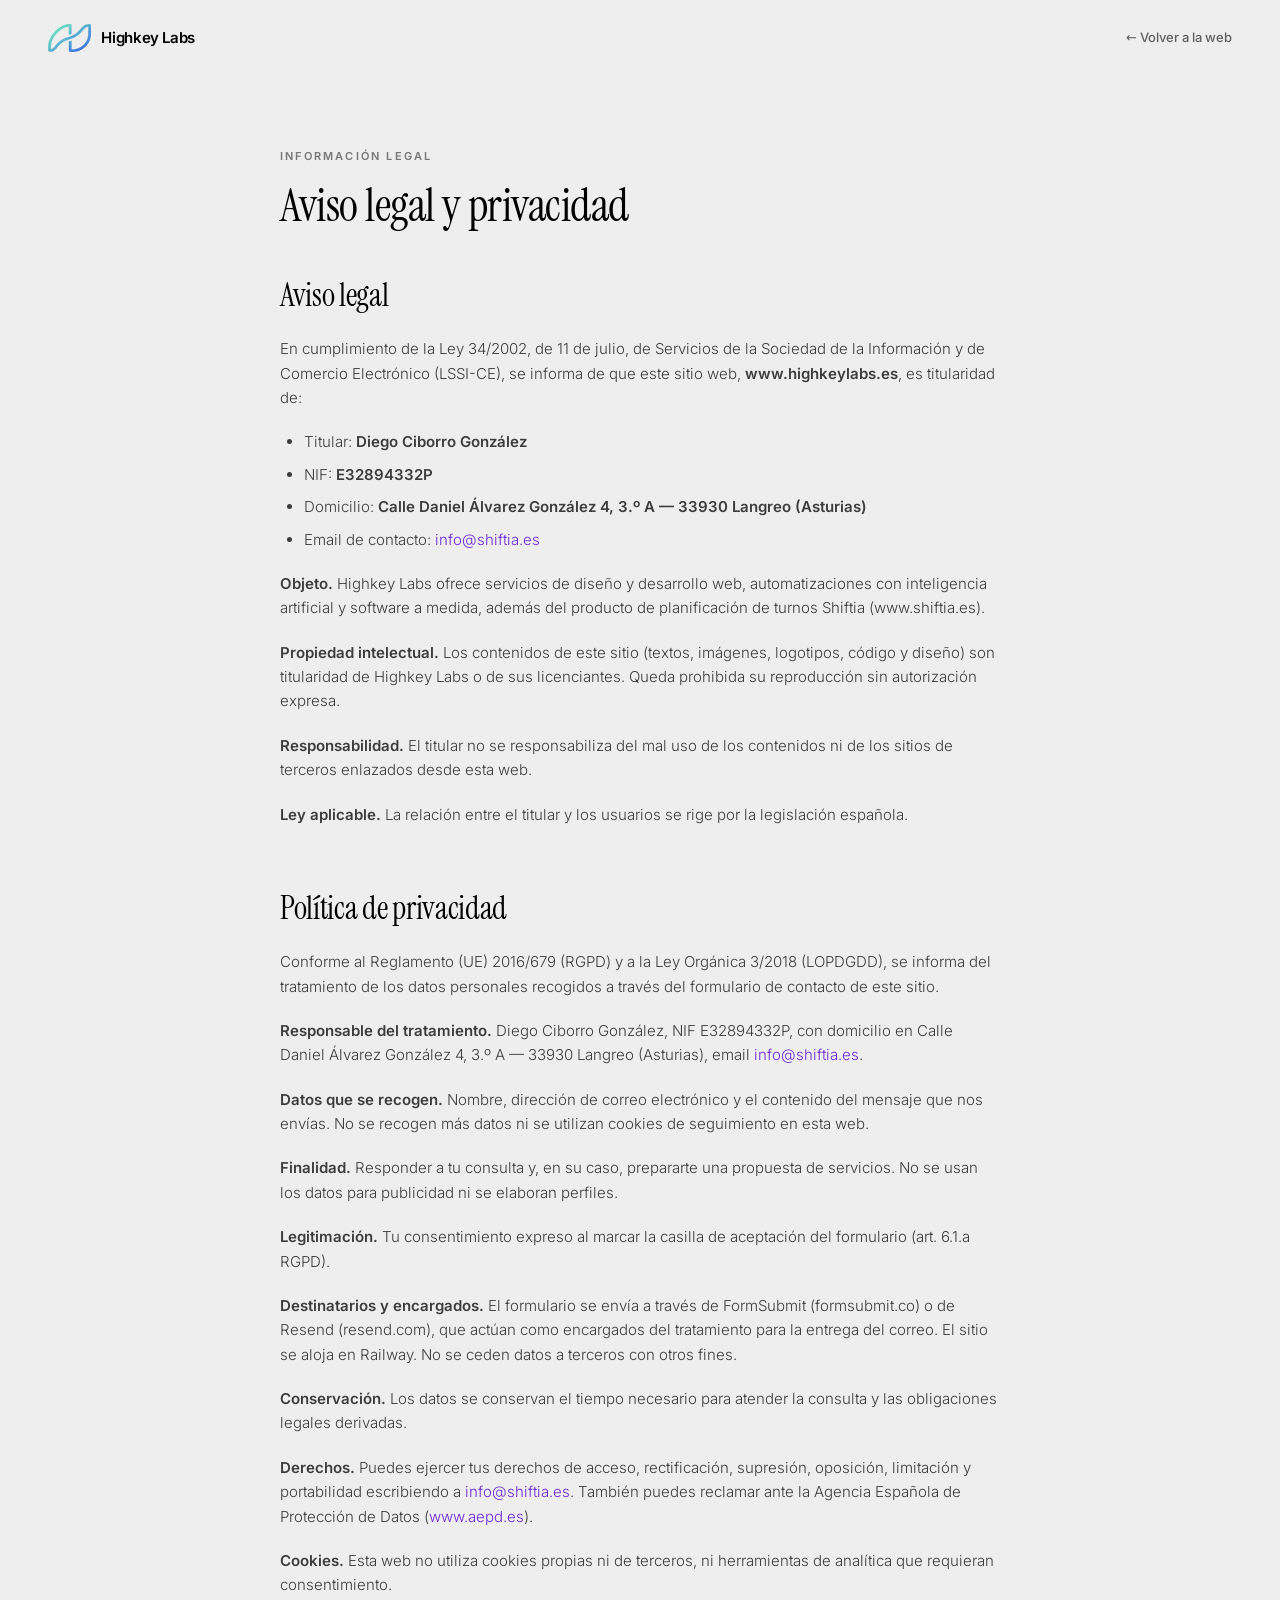
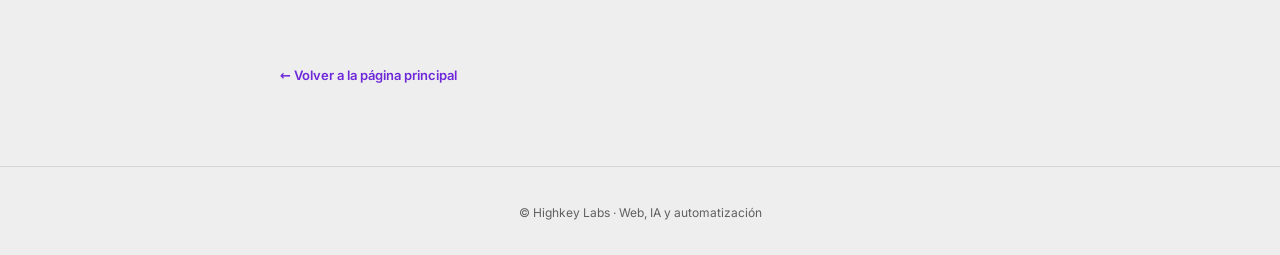
==== commit 6c0c9386: "Sistema de presupuestos con plantillas de marca: API de contacto + Resend - app/templates.mjs: email" ====
--- a/legal.html
+++ b/legal.html
@@ -52,7 +52,7 @@
       <p><strong class="font-semibold">Datos que se recogen.</strong> Nombre, dirección de correo electrónico y el contenido del mensaje que nos envías. No se recogen más datos ni se utilizan cookies de seguimiento en esta web.</p>
       <p><strong class="font-semibold">Finalidad.</strong> Responder a tu consulta y, en su caso, prepararte una propuesta de servicios. No se usan los datos para publicidad ni se elaboran perfiles.</p>
       <p><strong class="font-semibold">Legitimación.</strong> Tu consentimiento expreso al marcar la casilla de aceptación del formulario (art. 6.1.a RGPD).</p>
-      <p><strong class="font-semibold">Destinatarios y encargados.</strong> El formulario se envía a través de FormSubmit (formsubmit.co), que actúa como encargado del tratamiento para la entrega del mensaje. El sitio se aloja en Railway. No se ceden datos a terceros con otros fines.</p>
+      <p><strong class="font-semibold">Destinatarios y encargados.</strong> El formulario se envía a través de FormSubmit (formsubmit.co) o de Resend (resend.com), que actúan como encargados del tratamiento para la entrega del correo. El sitio se aloja en Railway. No se ceden datos a terceros con otros fines.</p>
       <p><strong class="font-semibold">Conservación.</strong> Los datos se conservan el tiempo necesario para atender la consulta y las obligaciones legales derivadas.</p>
       <p><strong class="font-semibold">Derechos.</strong> Puedes ejercer tus derechos de acceso, rectificación, supresión, oposición, limitación y portabilidad escribiendo a <a href="mailto:info@shiftia.es" class="text-[#6d28d9] hover:underline">info@shiftia.es</a>. También puedes reclamar ante la Agencia Española de Protección de Datos (<a href="https://www.aepd.es" target="_blank" rel="noopener noreferrer" class="text-[#6d28d9] hover:underline">www.aepd.es</a>).</p>
       <p><strong class="font-semibold">Cookies.</strong> Esta web no utiliza cookies propias ni de terceros, ni herramientas de analítica que requieran consentimiento.</p>
--- a/styles.css
+++ b/styles.css
@@ -1 +1 @@
-*,:after,:before{--tw-border-spacing-x:0;--tw-border-spacing-y:0;--tw-translate-x:0;--tw-translate-y:0;--tw-rotate:0;--tw-skew-x:0;--tw-skew-y:0;--tw-scale-x:1;--tw-scale-y:1;--tw-pan-x: ;--tw-pan-y: ;--tw-pinch-zoom: ;--tw-scroll-snap-strictness:proximity;--tw-gradient-from-position: ;--tw-gradient-via-position: ;--tw-gradient-to-position: ;--tw-ordinal: ;--tw-slashed-zero: ;--tw-numeric-figure: ;--tw-numeric-spacing: ;--tw-numeric-fraction: ;--tw-ring-inset: ;--tw-ring-offset-width:0px;--tw-ring-offset-color:#fff;--tw-ring-color:rgba(59,130,246,.5);--tw-ring-offset-shadow:0 0 #0000;--tw-ring-shadow:0 0 #0000;--tw-shadow:0 0 #0000;--tw-shadow-colored:0 0 #0000;--tw-blur: ;--tw-brightness: ;--tw-contrast: ;--tw-grayscale: ;--tw-hue-rotate: ;--tw-invert: ;--tw-saturate: ;--tw-sepia: ;--tw-drop-shadow: ;--tw-backdrop-blur: ;--tw-backdrop-brightness: ;--tw-backdrop-contrast: ;--tw-backdrop-grayscale: ;--tw-backdrop-hue-rotate: ;--tw-backdrop-invert: ;--tw-backdrop-opacity: ;--tw-backdrop-saturate: ;--tw-backdrop-sepia: ;--tw-contain-size: ;--tw-contain-layout: ;--tw-contain-paint: ;--tw-contain-style: }::backdrop{--tw-border-spacing-x:0;--tw-border-spacing-y:0;--tw-translate-x:0;--tw-translate-y:0;--tw-rotate:0;--tw-skew-x:0;--tw-skew-y:0;--tw-scale-x:1;--tw-scale-y:1;--tw-pan-x: ;--tw-pan-y: ;--tw-pinch-zoom: ;--tw-scroll-snap-strictness:proximity;--tw-gradient-from-position: ;--tw-gradient-via-position: ;--tw-gradient-to-position: ;--tw-ordinal: ;--tw-slashed-zero: ;--tw-numeric-figure: ;--tw-numeric-spacing: ;--tw-numeric-fraction: ;--tw-ring-inset: ;--tw-ring-offset-width:0px;--tw-ring-offset-color:#fff;--tw-ring-color:rgba(59,130,246,.5);--tw-ring-offset-shadow:0 0 #0000;--tw-ring-shadow:0 0 #0000;--tw-shadow:0 0 #0000;--tw-shadow-colored:0 0 #0000;--tw-blur: ;--tw-brightness: ;--tw-contrast: ;--tw-grayscale: ;--tw-hue-rotate: ;--tw-invert: ;--tw-saturate: ;--tw-sepia: ;--tw-drop-shadow: ;--tw-backdrop-blur: ;--tw-backdrop-brightness: ;--tw-backdrop-contrast: ;--tw-backdrop-grayscale: ;--tw-backdrop-hue-rotate: ;--tw-backdrop-invert: ;--tw-backdrop-opacity: ;--tw-backdrop-saturate: ;--tw-backdrop-sepia: ;--tw-contain-size: ;--tw-contain-layout: ;--tw-contain-paint: ;--tw-contain-style: }/*! tailwindcss v3.4.17 | MIT License | https://tailwindcss.com*/*,:after,:before{box-sizing:border-box;border:0 solid #e5e7eb}:after,:before{--tw-content:""}:host,html{line-height:1.5;-webkit-text-size-adjust:100%;-moz-tab-size:4;-o-tab-size:4;tab-size:4;font-family:ui-sans-serif,system-ui,sans-serif,Apple Color Emoji,Segoe UI Emoji,Segoe UI Symbol,Noto Color Emoji;font-feature-settings:normal;font-variation-settings:normal;-webkit-tap-highlight-color:transparent}body{margin:0;line-height:inherit}hr{height:0;color:inherit;border-top-width:1px}abbr:where([title]){-webkit-text-decoration:underline dotted;text-decoration:underline dotted}h1,h2,h3,h4,h5,h6{font-size:inherit;font-weight:inherit}a{color:inherit;text-decoration:inherit}b,strong{font-weight:bolder}code,kbd,pre,samp{font-family:ui-monospace,SFMono-Regular,Menlo,Monaco,Consolas,Liberation Mono,Courier New,monospace;font-feature-settings:normal;font-variation-settings:normal;font-size:1em}small{font-size:80%}sub,sup{font-size:75%;line-height:0;position:relative;vertical-align:baseline}sub{bottom:-.25em}sup{top:-.5em}table{text-indent:0;border-color:inherit;border-collapse:collapse}button,input,optgroup,select,textarea{font-family:inherit;font-feature-settings:inherit;font-variation-settings:inherit;font-size:100%;font-weight:inherit;line-height:inherit;letter-spacing:inherit;color:inherit;margin:0;padding:0}button,select{text-transform:none}button,input:where([type=button]),input:where([type=reset]),input:where([type=submit]){-webkit-appearance:button;background-color:transparent;background-image:none}:-moz-focusring{outline:auto}:-moz-ui-invalid{box-shadow:none}progress{vertical-align:baseline}::-webkit-inner-spin-button,::-webkit-outer-spin-button{height:auto}[type=search]{-webkit-appearance:textfield;outline-offset:-2px}::-webkit-search-decoration{-webkit-appearance:none}::-webkit-file-upload-button{-webkit-appearance:button;font:inherit}summary{display:list-item}blockquote,dd,dl,figure,h1,h2,h3,h4,h5,h6,hr,p,pre{margin:0}fieldset{margin:0}fieldset,legend{padding:0}menu,ol,ul{list-style:none;margin:0;padding:0}dialog{padding:0}textarea{resize:vertical}input::-moz-placeholder,textarea::-moz-placeholder{opacity:1;color:#9ca3af}input::placeholder,textarea::placeholder{opacity:1;color:#9ca3af}[role=button],button{cursor:pointer}:disabled{cursor:default}audio,canvas,embed,iframe,img,object,svg,video{display:block;vertical-align:middle}img,video{max-width:100%;height:auto}[hidden]:where(:not([hidden=until-found])){display:none}.pointer-events-none{pointer-events:none}.visible{visibility:visible}.fixed{position:fixed}.absolute{position:absolute}.relative{position:relative}.inset-0{inset:0}.inset-6{inset:1.5rem}.-bottom-1{bottom:-.25rem}.-bottom-5{bottom:-1.25rem}.left-0{left:0}.left-6{left:1.5rem}.left-8{left:2rem}.right-0{right:0}.right-2{right:.5rem}.right-6{right:1.5rem}.top-0{top:0}.top-10{top:2.5rem}.top-2{top:.5rem}.top-6{top:1.5rem}.top-\[44px\]{top:44px}.z-0{z-index:0}.z-10{z-index:10}.z-50{z-index:50}.z-\[100\]{z-index:100}.z-\[5\]{z-index:5}.mx-auto{margin-left:auto;margin-right:auto}.mb-1{margin-bottom:.25rem}.mb-1\.5{margin-bottom:.375rem}.mb-10{margin-bottom:2.5rem}.mb-12{margin-bottom:3rem}.mb-14{margin-bottom:3.5rem}.mb-16{margin-bottom:4rem}.mb-2{margin-bottom:.5rem}.mb-2\.5{margin-bottom:.625rem}.mb-3{margin-bottom:.75rem}.mb-4{margin-bottom:1rem}.mb-5{margin-bottom:1.25rem}.mb-6{margin-bottom:1.5rem}.mb-7{margin-bottom:1.75rem}.mb-8{margin-bottom:2rem}.mb-9{margin-bottom:2.25rem}.ml-1{margin-left:.25rem}.ml-1\.5{margin-left:.375rem}.ml-3{margin-left:.75rem}.mt-0\.5{margin-top:.125rem}.mt-1\.5{margin-top:.375rem}.mt-20{margin-top:5rem}.mt-4{margin-top:1rem}.mt-5{margin-top:1.25rem}.mt-6{margin-top:1.5rem}.mt-7{margin-top:1.75rem}.mt-9{margin-top:2.25rem}.mt-auto{margin-top:auto}.block{display:block}.flex{display:flex}.inline-flex{display:inline-flex}.table{display:table}.grid{display:grid}.hidden{display:none}.aspect-square{aspect-ratio:1/1}.h-1\.5{height:.375rem}.h-10{height:2.5rem}.h-11{height:2.75rem}.h-16{height:4rem}.h-2{height:.5rem}.h-2\.5{height:.625rem}.h-3{height:.75rem}.h-3\.5{height:.875rem}.h-4{height:1rem}.h-5{height:1.25rem}.h-6{height:1.5rem}.h-7{height:1.75rem}.h-8{height:2rem}.h-9{height:2.25rem}.h-\[210px\]{height:210px}.h-\[230px\]{height:230px}.h-\[280px\]{height:280px}.h-auto{height:auto}.h-full{height:100%}.h-px{height:1px}.min-h-screen{min-height:100vh}.w-1\.5{width:.375rem}.w-10{width:2.5rem}.w-11{width:2.75rem}.w-14{width:3.5rem}.w-16{width:4rem}.w-2{width:.5rem}.w-2\.5{width:.625rem}.w-2\/3{width:66.666667%}.w-20{width:5rem}.w-24{width:6rem}.w-3{width:.75rem}.w-3\/5{width:60%}.w-4{width:1rem}.w-4\/5{width:80%}.w-5{width:1.25rem}.w-6{width:1.5rem}.w-7{width:1.75rem}.w-8{width:2rem}.w-9{width:2.25rem}.w-\[150\%\]{width:150%}.w-\[78\%\]{width:78%}.w-\[82\%\]{width:82%}.w-auto{width:auto}.w-full{width:100%}.min-w-0{min-width:0}.max-w-2xl{max-width:42rem}.max-w-3xl{max-width:48rem}.max-w-4xl{max-width:56rem}.max-w-6xl{max-width:72rem}.max-w-\[220px\]{max-width:220px}.max-w-\[440px\]{max-width:440px}.max-w-\[480px\]{max-width:480px}.max-w-\[560px\]{max-width:560px}.max-w-\[800px\]{max-width:800px}.max-w-\[860px\]{max-width:860px}.max-w-lg{max-width:32rem}.max-w-md{max-width:28rem}.max-w-xl{max-width:36rem}.flex-1{flex:1 1 0%}.flex-shrink-0{flex-shrink:0}.-rotate-\[4deg\]{--tw-rotate:-4deg}.-rotate-\[4deg\],.rotate-\[5deg\]{transform:translate(var(--tw-translate-x),var(--tw-translate-y)) rotate(var(--tw-rotate)) skewX(var(--tw-skew-x)) skewY(var(--tw-skew-y)) scaleX(var(--tw-scale-x)) scaleY(var(--tw-scale-y))}.rotate-\[5deg\]{--tw-rotate:5deg}.transform{transform:translate(var(--tw-translate-x),var(--tw-translate-y)) rotate(var(--tw-rotate)) skewX(var(--tw-skew-x)) skewY(var(--tw-skew-y)) scaleX(var(--tw-scale-x)) scaleY(var(--tw-scale-y))}@keyframes pulse{50%{opacity:.5}}.animate-pulse{animation:pulse 2s cubic-bezier(.4,0,.6,1) infinite}.cursor-pointer{cursor:pointer}.select-none{-webkit-user-select:none;-moz-user-select:none;user-select:none}.resize-none{resize:none}.scroll-mt-24{scroll-margin-top:6rem}.scroll-mt-28{scroll-margin-top:7rem}.list-disc{list-style-type:disc}.grid-cols-2{grid-template-columns:repeat(2,minmax(0,1fr))}.flex-col{flex-direction:column}.flex-wrap{flex-wrap:wrap}.items-start{align-items:flex-start}.items-center{align-items:center}.justify-end{justify-content:flex-end}.justify-center{justify-content:center}.justify-between{justify-content:space-between}.gap-1\.5{gap:.375rem}.gap-10{gap:2.5rem}.gap-14{gap:3.5rem}.gap-2{gap:.5rem}.gap-2\.5{gap:.625rem}.gap-3{gap:.75rem}.gap-3\.5{gap:.875rem}.gap-4{gap:1rem}.gap-5{gap:1.25rem}.gap-8{gap:2rem}.gap-y-10{row-gap:2.5rem}.space-y-2>:not([hidden])~:not([hidden]){--tw-space-y-reverse:0;margin-top:calc(.5rem*(1 - var(--tw-space-y-reverse)));margin-bottom:calc(.5rem*var(--tw-space-y-reverse))}.space-y-2\.5>:not([hidden])~:not([hidden]){--tw-space-y-reverse:0;margin-top:calc(.625rem*(1 - var(--tw-space-y-reverse)));margin-bottom:calc(.625rem*var(--tw-space-y-reverse))}.space-y-3>:not([hidden])~:not([hidden]){--tw-space-y-reverse:0;margin-top:calc(.75rem*(1 - var(--tw-space-y-reverse)));margin-bottom:calc(.75rem*var(--tw-space-y-reverse))}.space-y-4>:not([hidden])~:not([hidden]){--tw-space-y-reverse:0;margin-top:calc(1rem*(1 - var(--tw-space-y-reverse)));margin-bottom:calc(1rem*var(--tw-space-y-reverse))}.space-y-5>:not([hidden])~:not([hidden]){--tw-space-y-reverse:0;margin-top:calc(1.25rem*(1 - var(--tw-space-y-reverse)));margin-bottom:calc(1.25rem*var(--tw-space-y-reverse))}.divide-y>:not([hidden])~:not([hidden]){--tw-divide-y-reverse:0;border-top-width:calc(1px*(1 - var(--tw-divide-y-reverse)));border-bottom-width:calc(1px*var(--tw-divide-y-reverse))}.divide-black\/10>:not([hidden])~:not([hidden]){border-color:rgba(0,0,0,.1)}.overflow-hidden{overflow:hidden}.scroll-smooth{scroll-behavior:smooth}.truncate{overflow:hidden;text-overflow:ellipsis;white-space:nowrap}.rounded{border-radius:.25rem}.rounded-2xl{border-radius:1rem}.rounded-\[10px\]{border-radius:10px}.rounded-\[18px\]{border-radius:18px}.rounded-\[20px\]{border-radius:20px}.rounded-\[24px\]{border-radius:24px}.rounded-\[28px\]{border-radius:28px}.rounded-\[3px\]{border-radius:3px}.rounded-full{border-radius:9999px}.rounded-lg{border-radius:.5rem}.rounded-md{border-radius:.375rem}.rounded-xl{border-radius:.75rem}.border{border-width:1px}.border-y{border-top-width:1px}.border-b,.border-y{border-bottom-width:1px}.border-r{border-right-width:1px}.border-t{border-top-width:1px}.border-\[\#7e22ce\]\/20{border-color:rgba(126,34,206,.2)}.border-\[\#7e22ce\]\/25{border-color:rgba(126,34,206,.25)}.border-\[\#7e22ce\]\/30{border-color:rgba(126,34,206,.3)}.border-amber-200{--tw-border-opacity:1;border-color:rgb(253 230 138/var(--tw-border-opacity,1))}.border-black\/10{border-color:rgba(0,0,0,.1)}.border-black\/15{border-color:rgba(0,0,0,.15)}.border-black\/5{border-color:rgba(0,0,0,.05)}.border-emerald-200{--tw-border-opacity:1;border-color:rgb(167 243 208/var(--tw-border-opacity,1))}.border-rose-200{--tw-border-opacity:1;border-color:rgb(254 205 211/var(--tw-border-opacity,1))}.border-sky-200{--tw-border-opacity:1;border-color:rgb(186 230 253/var(--tw-border-opacity,1))}.border-transparent{border-color:transparent}.bg-\[\#28c840\]{--tw-bg-opacity:1;background-color:rgb(40 200 64/var(--tw-bg-opacity,1))}.bg-\[\#7e22ce\]{--tw-bg-opacity:1;background-color:rgb(126 34 206/var(--tw-bg-opacity,1))}.bg-\[\#7e22ce\]\/10{background-color:rgba(126,34,206,.1)}.bg-\[\#7e22ce\]\/5{background-color:rgba(126,34,206,.05)}.bg-\[\#eeeeee\]{--tw-bg-opacity:1;background-color:rgb(238 238 238/var(--tw-bg-opacity,1))}.bg-\[\#eeeeee\]\/95{background-color:hsla(0,0%,93%,.95)}.bg-\[\#fafafa\]{--tw-bg-opacity:1;background-color:rgb(250 250 250/var(--tw-bg-opacity,1))}.bg-\[\#febc2e\]{--tw-bg-opacity:1;background-color:rgb(254 188 46/var(--tw-bg-opacity,1))}.bg-\[\#ff5f57\]{--tw-bg-opacity:1;background-color:rgb(255 95 87/var(--tw-bg-opacity,1))}.bg-amber-100{--tw-bg-opacity:1;background-color:rgb(254 243 199/var(--tw-bg-opacity,1))}.bg-amber-400{--tw-bg-opacity:1;background-color:rgb(251 191 36/var(--tw-bg-opacity,1))}.bg-amber-50{--tw-bg-opacity:1;background-color:rgb(255 251 235/var(--tw-bg-opacity,1))}.bg-black{--tw-bg-opacity:1;background-color:rgb(0 0 0/var(--tw-bg-opacity,1))}.bg-black\/10{background-color:rgba(0,0,0,.1)}.bg-black\/15{background-color:rgba(0,0,0,.15)}.bg-black\/5{background-color:rgba(0,0,0,.05)}.bg-black\/50{background-color:rgba(0,0,0,.5)}.bg-black\/60{background-color:rgba(0,0,0,.6)}.bg-black\/80{background-color:rgba(0,0,0,.8)}.bg-emerald-50{--tw-bg-opacity:1;background-color:rgb(236 253 245/var(--tw-bg-opacity,1))}.bg-emerald-500{--tw-bg-opacity:1;background-color:rgb(16 185 129/var(--tw-bg-opacity,1))}.bg-rose-100{--tw-bg-opacity:1;background-color:rgb(255 228 230/var(--tw-bg-opacity,1))}.bg-rose-400{--tw-bg-opacity:1;background-color:rgb(251 113 133/var(--tw-bg-opacity,1))}.bg-rose-50{--tw-bg-opacity:1;background-color:rgb(255 241 242/var(--tw-bg-opacity,1))}.bg-sky-100{--tw-bg-opacity:1;background-color:rgb(224 242 254/var(--tw-bg-opacity,1))}.bg-sky-400{--tw-bg-opacity:1;background-color:rgb(56 189 248/var(--tw-bg-opacity,1))}.bg-sky-50{--tw-bg-opacity:1;background-color:rgb(240 249 255/var(--tw-bg-opacity,1))}.bg-white{--tw-bg-opacity:1;background-color:rgb(255 255 255/var(--tw-bg-opacity,1))}.bg-gradient-to-br{background-image:linear-gradient(to bottom right,var(--tw-gradient-stops))}.bg-gradient-to-r{background-image:linear-gradient(to right,var(--tw-gradient-stops))}.from-\[\#7e22ce\]{--tw-gradient-from:#7e22ce var(--tw-gradient-from-position);--tw-gradient-to:rgba(126,34,206,0) var(--tw-gradient-to-position);--tw-gradient-stops:var(--tw-gradient-from),var(--tw-gradient-to)}.from-\[\#7e22ce\]\/15{--tw-gradient-from:rgba(126,34,206,.15) var(--tw-gradient-from-position);--tw-gradient-to:rgba(126,34,206,0) var(--tw-gradient-to-position);--tw-gradient-stops:var(--tw-gradient-from),var(--tw-gradient-to)}.from-black\/5{--tw-gradient-from:rgba(0,0,0,.05) var(--tw-gradient-from-position);--tw-gradient-to:transparent var(--tw-gradient-to-position);--tw-gradient-stops:var(--tw-gradient-from),var(--tw-gradient-to)}.from-transparent{--tw-gradient-from:transparent var(--tw-gradient-from-position);--tw-gradient-to:transparent var(--tw-gradient-to-position);--tw-gradient-stops:var(--tw-gradient-from),var(--tw-gradient-to)}.via-\[\#6366f1\]\/10{--tw-gradient-to:rgba(99,102,241,0) var(--tw-gradient-to-position);--tw-gradient-stops:var(--tw-gradient-from),rgba(99,102,241,.1) var(--tw-gradient-via-position),var(--tw-gradient-to)}.via-\[\#7e22ce\]\/25{--tw-gradient-to:rgba(126,34,206,0) var(--tw-gradient-to-position);--tw-gradient-stops:var(--tw-gradient-from),rgba(126,34,206,.25) var(--tw-gradient-via-position),var(--tw-gradient-to)}.to-\[\#6366f1\]{--tw-gradient-to:#6366f1 var(--tw-gradient-to-position)}.to-transparent{--tw-gradient-to:transparent var(--tw-gradient-to-position)}.object-cover{-o-object-fit:cover;object-fit:cover}.p-2{padding:.5rem}.p-4{padding:1rem}.p-5{padding:1.25rem}.p-7{padding:1.75rem}.p-8{padding:2rem}.px-2\.5{padding-left:.625rem;padding-right:.625rem}.px-3{padding-left:.75rem;padding-right:.75rem}.px-3\.5{padding-left:.875rem;padding-right:.875rem}.px-4{padding-left:1rem;padding-right:1rem}.px-6{padding-left:1.5rem;padding-right:1.5rem}.px-7{padding-left:1.75rem;padding-right:1.75rem}.px-8{padding-left:2rem;padding-right:2rem}.py-1{padding-top:.25rem;padding-bottom:.25rem}.py-1\.5{padding-top:.375rem;padding-bottom:.375rem}.py-12{padding-top:3rem;padding-bottom:3rem}.py-14{padding-top:3.5rem;padding-bottom:3.5rem}.py-16{padding-top:4rem;padding-bottom:4rem}.py-2{padding-top:.5rem;padding-bottom:.5rem}.py-2\.5{padding-top:.625rem;padding-bottom:.625rem}.py-24{padding-top:6rem;padding-bottom:6rem}.py-3{padding-top:.75rem;padding-bottom:.75rem}.py-4{padding-top:1rem;padding-bottom:1rem}.py-5{padding-top:1.25rem;padding-bottom:1.25rem}.py-8{padding-top:2rem;padding-bottom:2rem}.pb-16{padding-bottom:4rem}.pb-24{padding-bottom:6rem}.pb-4{padding-bottom:1rem}.pb-8{padding-bottom:2rem}.pl-6{padding-left:1.5rem}.pr-2{padding-right:.5rem}.pt-1{padding-top:.25rem}.pt-12{padding-top:3rem}.pt-16{padding-top:4rem}.pt-20{padding-top:5rem}.pt-24{padding-top:6rem}.pt-4{padding-top:1rem}.pt-6{padding-top:1.5rem}.text-left{text-align:left}.text-center{text-align:center}.text-2xl{font-size:1.5rem;line-height:2rem}.text-\[10px\]{font-size:10px}.text-\[11px\]{font-size:11px}.text-\[12px\]{font-size:12px}.text-\[13px\]{font-size:13px}.text-\[14px\]{font-size:14px}.text-\[15px\]{font-size:15px}.text-\[16px\]{font-size:16px}.text-\[17px\]{font-size:17px}.text-\[19px\]{font-size:19px}.text-\[26px\]{font-size:26px}.text-\[28px\]{font-size:28px}.text-\[30px\]{font-size:30px}.text-\[34px\]{font-size:34px}.text-\[38px\]{font-size:38px}.text-\[40px\]{font-size:40px}.text-\[42px\]{font-size:42px}.text-\[8px\]{font-size:8px}.font-bold{font-weight:700}.font-light{font-weight:300}.font-medium{font-weight:500}.font-semibold{font-weight:600}.uppercase{text-transform:uppercase}.leading-\[1\.05\]{line-height:1.05}.leading-\[1\.06\]{line-height:1.06}.leading-\[1\.08\]{line-height:1.08}.leading-\[1\.12\]{line-height:1.12}.leading-\[1\.1\]{line-height:1.1}.leading-none{line-height:1}.leading-relaxed{line-height:1.625}.leading-tight{line-height:1.25}.tracking-\[-0\.03em\]{letter-spacing:-.03em}.tracking-\[0\.18em\]{letter-spacing:.18em}.tracking-\[0\.2em\]{letter-spacing:.2em}.tracking-tight{letter-spacing:-.025em}.tracking-wide{letter-spacing:.025em}.tracking-wider{letter-spacing:.05em}.tracking-widest{letter-spacing:.1em}.text-\[\#6d28d9\]{--tw-text-opacity:1;color:rgb(109 40 217/var(--tw-text-opacity,1))}.text-\[\#7e22ce\]{--tw-text-opacity:1;color:rgb(126 34 206/var(--tw-text-opacity,1))}.text-\[\#c084fc\]{--tw-text-opacity:1;color:rgb(192 132 252/var(--tw-text-opacity,1))}.text-amber-600{--tw-text-opacity:1;color:rgb(217 119 6/var(--tw-text-opacity,1))}.text-amber-700{--tw-text-opacity:1;color:rgb(180 83 9/var(--tw-text-opacity,1))}.text-black{--tw-text-opacity:1;color:rgb(0 0 0/var(--tw-text-opacity,1))}.text-black\/30{color:rgba(0,0,0,.3)}.text-black\/50{color:rgba(0,0,0,.5)}.text-black\/55{color:rgba(0,0,0,.55)}.text-black\/60{color:rgba(0,0,0,.6)}.text-black\/70{color:rgba(0,0,0,.7)}.text-black\/75{color:rgba(0,0,0,.75)}.text-black\/80{color:rgba(0,0,0,.8)}.text-emerald-600{--tw-text-opacity:1;color:rgb(5 150 105/var(--tw-text-opacity,1))}.text-emerald-700{--tw-text-opacity:1;color:rgb(4 120 87/var(--tw-text-opacity,1))}.text-emerald-800{--tw-text-opacity:1;color:rgb(6 95 70/var(--tw-text-opacity,1))}.text-rose-500{--tw-text-opacity:1;color:rgb(244 63 94/var(--tw-text-opacity,1))}.text-rose-600{--tw-text-opacity:1;color:rgb(225 29 72/var(--tw-text-opacity,1))}.text-sky-600{--tw-text-opacity:1;color:rgb(2 132 199/var(--tw-text-opacity,1))}.text-sky-700{--tw-text-opacity:1;color:rgb(3 105 161/var(--tw-text-opacity,1))}.text-white{--tw-text-opacity:1;color:rgb(255 255 255/var(--tw-text-opacity,1))}.text-white\/50{color:hsla(0,0%,100%,.5)}.text-white\/75{color:hsla(0,0%,100%,.75)}.underline{text-decoration-line:underline}.decoration-black\/20{text-decoration-color:rgba(0,0,0,.2)}.underline-offset-2{text-underline-offset:2px}.antialiased{-webkit-font-smoothing:antialiased;-moz-osx-font-smoothing:grayscale}.accent-\[\#7e22ce\]{accent-color:#7e22ce}.opacity-70{opacity:.7}.shadow-2xl{--tw-shadow:0 25px 50px -12px rgba(0,0,0,.25);--tw-shadow-colored:0 25px 50px -12px var(--tw-shadow-color)}.shadow-2xl,.shadow-lg{box-shadow:var(--tw-ring-offset-shadow,0 0 #0000),var(--tw-ring-shadow,0 0 #0000),var(--tw-shadow)}.shadow-lg{--tw-shadow:0 10px 15px -3px rgba(0,0,0,.1),0 4px 6px -4px rgba(0,0,0,.1);--tw-shadow-colored:0 10px 15px -3px var(--tw-shadow-color),0 4px 6px -4px var(--tw-shadow-color)}.shadow-md{--tw-shadow:0 4px 6px -1px rgba(0,0,0,.1),0 2px 4px -2px rgba(0,0,0,.1);--tw-shadow-colored:0 4px 6px -1px var(--tw-shadow-color),0 2px 4px -2px var(--tw-shadow-color)}.shadow-md,.shadow-sm{box-shadow:var(--tw-ring-offset-shadow,0 0 #0000),var(--tw-ring-shadow,0 0 #0000),var(--tw-shadow)}.shadow-sm{--tw-shadow:0 1px 2px 0 rgba(0,0,0,.05);--tw-shadow-colored:0 1px 2px 0 var(--tw-shadow-color)}.shadow-xl{--tw-shadow:0 20px 25px -5px rgba(0,0,0,.1),0 8px 10px -6px rgba(0,0,0,.1);--tw-shadow-colored:0 20px 25px -5px var(--tw-shadow-color),0 8px 10px -6px var(--tw-shadow-color);box-shadow:var(--tw-ring-offset-shadow,0 0 #0000),var(--tw-ring-shadow,0 0 #0000),var(--tw-shadow)}.blur-2xl{--tw-blur:blur(40px);filter:var(--tw-blur) var(--tw-brightness) var(--tw-contrast) var(--tw-grayscale) var(--tw-hue-rotate) var(--tw-invert) var(--tw-saturate) var(--tw-sepia) var(--tw-drop-shadow)}.backdrop-blur-xl{--tw-backdrop-blur:blur(24px);-webkit-backdrop-filter:var(--tw-backdrop-blur) var(--tw-backdrop-brightness) var(--tw-backdrop-contrast) var(--tw-backdrop-grayscale) var(--tw-backdrop-hue-rotate) var(--tw-backdrop-invert) var(--tw-backdrop-opacity) var(--tw-backdrop-saturate) var(--tw-backdrop-sepia);backdrop-filter:var(--tw-backdrop-blur) var(--tw-backdrop-brightness) var(--tw-backdrop-contrast) var(--tw-backdrop-grayscale) var(--tw-backdrop-hue-rotate) var(--tw-backdrop-invert) var(--tw-backdrop-opacity) var(--tw-backdrop-saturate) var(--tw-backdrop-sepia)}.transition-all{transition-property:all;transition-timing-function:cubic-bezier(.4,0,.2,1);transition-duration:.15s}.transition-colors{transition-property:color,background-color,border-color,text-decoration-color,fill,stroke;transition-timing-function:cubic-bezier(.4,0,.2,1);transition-duration:.15s}.transition-shadow{transition-property:box-shadow;transition-timing-function:cubic-bezier(.4,0,.2,1);transition-duration:.15s}.transition-transform{transition-property:transform;transition-timing-function:cubic-bezier(.4,0,.2,1);transition-duration:.15s}.delay-100{transition-delay:.1s}.delay-300{transition-delay:.3s}.delay-500{transition-delay:.5s}.duration-300{transition-duration:.3s}@font-face{font-family:Inter;font-style:normal;font-weight:300 700;font-display:swap;src:url(fonts/inter-var.woff2) format("woff2");unicode-range:u+00??,u+0131,u+0152-0153,u+02bb-02bc,u+02c6,u+02da,u+02dc,u+0304,u+0308,u+0329,u+2000-206f,u+20ac,u+2122,u+2191,u+2193,u+2212,u+2215,u+feff,u+fffd}@font-face{font-family:"Instrument Serif";font-style:normal;font-weight:400;font-display:swap;src:url(fonts/instrument-serif-400.woff2) format("woff2");unicode-range:u+00??,u+0131,u+0152-0153,u+02bb-02bc,u+02c6,u+02da,u+02dc,u+0304,u+0308,u+0329,u+2000-206f,u+20ac,u+2122,u+2191,u+2193,u+2212,u+2215,u+feff,u+fffd}@font-face{font-family:"Instrument Serif";font-style:italic;font-weight:400;font-display:swap;src:url(fonts/instrument-serif-400i.woff2) format("woff2");unicode-range:u+00??,u+0131,u+0152-0153,u+02bb-02bc,u+02c6,u+02da,u+02dc,u+0304,u+0308,u+0329,u+2000-206f,u+20ac,u+2122,u+2191,u+2193,u+2212,u+2215,u+feff,u+fffd}body{font-family:Inter,ui-sans-serif,system-ui,sans-serif}.font-serifd{font-family:"Instrument Serif",Georgia,serif;font-weight:400;letter-spacing:-.01em}.skip-link{position:absolute;left:-9999px;top:12px;z-index:100;background:#111;color:#fff;padding:10px 18px;border-radius:9999px;font-size:13px;font-weight:600}.skip-link:focus{left:12px}.hp-field{position:absolute;left:-9999px;width:1px;height:1px;opacity:0;overflow:hidden}@keyframes fadeUp{0%{opacity:0;transform:translateY(20px)}to{opacity:1;transform:translateY(0)}}.animate-on-load{animation:fadeUp .8s cubic-bezier(.16,1,.3,1) forwards;opacity:0;transform:translateY(20px)}.delay-100{animation-delay:.1s}.delay-200{animation-delay:.2s}.delay-300{animation-delay:.3s}.delay-400{animation-delay:.4s}.delay-500{animation-delay:.5s}.delay-600{animation-delay:.6s}.reveal{opacity:0;transform:translateY(20px);transition:opacity .7s cubic-bezier(.16,1,.3,1),transform .7s cubic-bezier(.16,1,.3,1)}.reveal.visible{opacity:1;transform:translateY(0)}.rd-1{transition-delay:90ms}.rd-2{transition-delay:.18s}.rd-3{transition-delay:.27s}#topNav{transition:background-color .3s ease,padding .3s ease,box-shadow .3s ease,-webkit-backdrop-filter .3s ease;transition:background-color .3s ease,padding .3s ease,box-shadow .3s ease,backdrop-filter .3s ease;transition:background-color .3s ease,padding .3s ease,box-shadow .3s ease,backdrop-filter .3s ease,-webkit-backdrop-filter .3s ease}#topNav.nav-scrolled{background:hsla(0,0%,93%,.86);backdrop-filter:blur(12px);-webkit-backdrop-filter:blur(12px);padding-top:14px;padding-bottom:14px;box-shadow:0 1px 0 rgba(0,0,0,.06)}.reveal.spring{transform:translateY(28px) scale(.96);transition-timing-function:cubic-bezier(.34,1.56,.64,1)}.reveal.spring.visible{transform:none}.clock-hand{transform-box:fill-box;transform-origin:50% 100%;animation:clockHand 6s linear infinite}@keyframes clockHand{to{transform:rotate(1turn)}}.chart-line{stroke-dasharray:120;stroke-dashoffset:120;animation:chartDraw 4s ease-out infinite}@keyframes chartDraw{0%{stroke-dashoffset:120}55%{stroke-dashoffset:0}to{stroke-dashoffset:0}}.doc-wobble{animation:wobble 2.6s ease-in-out infinite}.doc-wobble.d2{animation-duration:3.2s;animation-delay:.4s}.doc-wobble.d3{animation-duration:2.9s;animation-delay:.8s}@keyframes wobble{0%,to{transform:rotate(-4deg) translateY(0)}50%{transform:rotate(4deg) translateY(-2px)}}.typing-dot{animation:dotBounce 1.3s ease-in-out infinite}.typing-dot.t2{animation-delay:.15s}.typing-dot.t3{animation-delay:.3s}@keyframes dotBounce{0%,60%,to{transform:translateY(0);opacity:.35}30%{transform:translateY(-4px);opacity:1}}#progressBar{position:fixed;top:0;left:0;right:0;height:3px;z-index:60;background:#6d28d9;transform-origin:left;transform:scaleX(0)}.rot-word{display:inline-block;font-style:italic;color:#6d28d9;transition:transform .35s cubic-bezier(.16,1,.3,1),opacity .35s ease}.rot-word.out{transform:translateY(14px);opacity:0}#heroGlow{position:absolute;width:480px;height:480px;border-radius:9999px;background:radial-gradient(circle,rgba(126,34,206,.12),transparent 60%);pointer-events:none;filter:blur(40px);transform:translate(-50%,-50%);left:50%;top:40%;transition:opacity .4s ease;opacity:0}.glow-card{position:relative}.glow-card:before{content:"";position:absolute;inset:-1px;border-radius:inherit;padding:1px;background:linear-gradient(135deg,rgba(126,34,206,.5),transparent 38%,transparent 62%,rgba(99,102,241,.5));-webkit-mask:linear-gradient(#fff 0 0) content-box,linear-gradient(#fff 0 0);-webkit-mask-composite:xor;mask-composite:exclude;opacity:0;transition:opacity .4s ease;pointer-events:none}.glow-card:hover:before{opacity:1}.cta-band{background:radial-gradient(640px 320px at 85% -10%,rgba(192,132,252,.28),transparent 70%),radial-gradient(520px 300px at 8% 110%,rgba(99,102,241,.25),transparent 70%),#4c1d95}.tilt{perspective:900px}.tilt-inner{transform-style:preserve-3d;transition:transform .3s cubic-bezier(.16,1,.3,1);will-change:transform}.tz-20{transform:translateZ(20px)}.tz-40{transform:translateZ(40px)}.tz-60{transform:translateZ(60px)}.flow-rail{position:absolute;left:19px;top:44px;bottom:44px;width:2px;background:rgba(0,0,0,.07)}.flow-dot{position:absolute;left:-3px;width:8px;height:8px;border-radius:9999px;background:#7e22ce;box-shadow:0 0 0 4px rgba(126,34,206,.12);animation:flowMove 3.2s cubic-bezier(.4,0,.2,1) infinite}@keyframes flowMove{0%{top:0;opacity:0}12%{opacity:1}88%{opacity:1}to{top:calc(100% - 8px);opacity:0}}.proc-dot{position:absolute;top:-3.5px;left:0;width:8px;height:8px;border-radius:9999px;background:#7e22ce;box-shadow:0 0 0 4px rgba(126,34,206,.16);animation:procMove 8s linear infinite;z-index:10}@keyframes procMove{0%{left:0;opacity:0}3%{opacity:1}97%{opacity:1}to{left:100%;opacity:0}}.proc-num{position:relative}.proc-num:after{content:"";position:absolute;inset:-5px;border-radius:9999px;border:1.5px solid rgba(126,34,206,.55);opacity:0;transform:scale(.55);animation:procPulse 8s ease-out infinite;animation-delay:var(--pd,0s)}@keyframes procPulse{0%{opacity:0;transform:scale(.55)}4%{opacity:1;transform:scale(.8)}13%{opacity:0;transform:scale(1.55)}to{opacity:0;transform:scale(.55)}}@property --ca{syntax:"<angle>";initial-value:0deg;inherits:false}.contact-card{position:relative;overflow:hidden}.contact-card:before{content:"";position:absolute;inset:-1px;border-radius:inherit;padding:1px;background:conic-gradient(from var(--ca),rgba(126,34,206,.5),transparent 28%,transparent 52%,rgba(99,102,241,.45) 74%,rgba(126,34,206,.5));-webkit-mask:linear-gradient(#fff 0 0) content-box,linear-gradient(#fff 0 0);-webkit-mask-composite:xor;mask-composite:exclude;animation:caSpin 9s linear infinite;pointer-events:none;z-index:1}@keyframes caSpin{to{--ca:360deg}}.contact-blob{position:absolute;border-radius:9999px;filter:blur(60px);pointer-events:none}.cb-1{width:340px;height:340px;top:-120px;right:-100px;background:radial-gradient(circle,rgba(126,34,206,.16),transparent 65%);animation:drift1 16s ease-in-out infinite alternate}.cb-2{width:300px;height:300px;bottom:-110px;left:-90px;background:radial-gradient(circle,rgba(94,207,177,.18),transparent 65%);animation:drift2 19s ease-in-out infinite alternate}@keyframes drift1{to{transform:translate(-36px,28px) scale(1.12)}}@keyframes drift2{to{transform:translate(30px,-24px) scale(1.1)}}@keyframes tickPop{0%,55%{transform:scale(0);opacity:0}70%{transform:scale(1.25);opacity:1}85%,to{transform:scale(1);opacity:1}}.tick-anim{animation:tickPop 4s ease infinite}.tick-anim.t2{animation-delay:.9s}.tick-anim.t3{animation-delay:1.8s}summary{list-style:none;cursor:pointer}summary::-webkit-details-marker{display:none}details[open] .faq-icon{transform:rotate(45deg)}.faq-icon{transition:transform .3s cubic-bezier(.16,1,.3,1)}@media (prefers-reduced-motion:reduce){.animate-on-load{animation:none;opacity:1;transform:none}.reveal{opacity:1;transform:none;transition:none}.chart-line,.clock-hand,.doc-wobble,.typing-dot{animation:none}.chart-line{stroke-dashoffset:0}.flow-dot{animation:none;opacity:0}.tick-anim{animation:none;transform:scale(1);opacity:1}.proc-dot,.proc-num:after{animation:none;opacity:0}.contact-blob,.contact-card:before{animation:none}.tilt-inner{transform:none!important}.rot-word{transition:none}#heroGlow{display:none}html{scroll-behavior:auto}}.hover\:gap-3:hover{gap:.75rem}.hover\:border-\[\#7e22ce\]\/40:hover{border-color:rgba(126,34,206,.4)}.hover\:border-black\/15:hover{border-color:rgba(0,0,0,.15)}.hover\:bg-\[\#6b21a8\]:hover{--tw-bg-opacity:1;background-color:rgb(107 33 168/var(--tw-bg-opacity,1))}.hover\:bg-black\/85:hover{background-color:rgba(0,0,0,.85)}.hover\:bg-white\/95:hover{background-color:hsla(0,0%,100%,.95)}.hover\:text-\[\#7e22ce\]:hover{--tw-text-opacity:1;color:rgb(126 34 206/var(--tw-text-opacity,1))}.hover\:text-black:hover{--tw-text-opacity:1;color:rgb(0 0 0/var(--tw-text-opacity,1))}.hover\:underline:hover{text-decoration-line:underline}.hover\:shadow-2xl:hover{--tw-shadow:0 25px 50px -12px rgba(0,0,0,.25);--tw-shadow-colored:0 25px 50px -12px var(--tw-shadow-color)}.hover\:shadow-2xl:hover,.hover\:shadow-lg:hover{box-shadow:var(--tw-ring-offset-shadow,0 0 #0000),var(--tw-ring-shadow,0 0 #0000),var(--tw-shadow)}.hover\:shadow-lg:hover{--tw-shadow:0 10px 15px -3px rgba(0,0,0,.1),0 4px 6px -4px rgba(0,0,0,.1);--tw-shadow-colored:0 10px 15px -3px var(--tw-shadow-color),0 4px 6px -4px var(--tw-shadow-color)}.focus\:border-\[\#7e22ce\]\/60:focus{border-color:rgba(126,34,206,.6)}.focus\:outline-none:focus{outline:2px solid transparent;outline-offset:2px}.focus\:ring-2:focus{--tw-ring-offset-shadow:var(--tw-ring-inset) 0 0 0 var(--tw-ring-offset-width) var(--tw-ring-offset-color);--tw-ring-shadow:var(--tw-ring-inset) 0 0 0 calc(2px + var(--tw-ring-offset-width)) var(--tw-ring-color);box-shadow:var(--tw-ring-offset-shadow),var(--tw-ring-shadow),var(--tw-shadow,0 0 #0000)}.focus\:ring-\[\#7e22ce\]\/15:focus{--tw-ring-color:rgba(126,34,206,.15)}.group:hover .group-hover\:translate-x-0\.5{--tw-translate-x:0.125rem;transform:translate(var(--tw-translate-x),var(--tw-translate-y)) rotate(var(--tw-rotate)) skewX(var(--tw-skew-x)) skewY(var(--tw-skew-y)) scaleX(var(--tw-scale-x)) scaleY(var(--tw-scale-y))}@media (min-width:640px){.sm\:inline{display:inline}.sm\:grid-cols-2{grid-template-columns:repeat(2,minmax(0,1fr))}}@media (min-width:768px){.md\:col-span-2{grid-column:span 2/span 2}.md\:block{display:block}.md\:flex{display:flex}.md\:hidden{display:none}.md\:h-12{height:3rem}.md\:h-\[320px\]{height:320px}.md\:h-\[800px\]{height:800px}.md\:w-12{width:3rem}.md\:w-\[800px\]{width:800px}.md\:grid-cols-2{grid-template-columns:repeat(2,minmax(0,1fr))}.md\:grid-cols-3{grid-template-columns:repeat(3,minmax(0,1fr))}.md\:grid-cols-4{grid-template-columns:repeat(4,minmax(0,1fr))}.md\:divide-x>:not([hidden])~:not([hidden]){--tw-divide-x-reverse:0;border-right-width:calc(1px*var(--tw-divide-x-reverse));border-left-width:calc(1px*(1 - var(--tw-divide-x-reverse)))}.md\:divide-black\/10>:not([hidden])~:not([hidden]){border-color:rgba(0,0,0,.1)}.md\:p-10{padding:2.5rem}.md\:px-14{padding-left:3.5rem;padding-right:3.5rem}.md\:py-14{padding-top:3.5rem;padding-bottom:3.5rem}.md\:py-16{padding-top:4rem;padding-bottom:4rem}.md\:py-20{padding-top:5rem;padding-bottom:5rem}.md\:py-28{padding-top:7rem;padding-bottom:7rem}.md\:pb-8{padding-bottom:2rem}.md\:text-\[17px\]{font-size:17px}.md\:text-\[32px\]{font-size:32px}.md\:text-\[38px\]{font-size:38px}.md\:text-\[42px\]{font-size:42px}.md\:text-\[44px\]{font-size:44px}.md\:text-\[46px\]{font-size:46px}.md\:text-\[50px\]{font-size:50px}.md\:text-\[52px\]{font-size:52px}.md\:text-\[58px\]{font-size:58px}}@media (min-width:1024px){.lg\:col-span-2{grid-column:span 2/span 2}.lg\:col-span-3{grid-column:span 3/span 3}.lg\:block{display:block}.lg\:grid-cols-3{grid-template-columns:repeat(3,minmax(0,1fr))}.lg\:grid-cols-4{grid-template-columns:repeat(4,minmax(0,1fr))}.lg\:px-12{padding-left:3rem;padding-right:3rem}.lg\:text-\[62px\]{font-size:62px}}+*,:after,:before{--tw-border-spacing-x:0;--tw-border-spacing-y:0;--tw-translate-x:0;--tw-translate-y:0;--tw-rotate:0;--tw-skew-x:0;--tw-skew-y:0;--tw-scale-x:1;--tw-scale-y:1;--tw-pan-x: ;--tw-pan-y: ;--tw-pinch-zoom: ;--tw-scroll-snap-strictness:proximity;--tw-gradient-from-position: ;--tw-gradient-via-position: ;--tw-gradient-to-position: ;--tw-ordinal: ;--tw-slashed-zero: ;--tw-numeric-figure: ;--tw-numeric-spacing: ;--tw-numeric-fraction: ;--tw-ring-inset: ;--tw-ring-offset-width:0px;--tw-ring-offset-color:#fff;--tw-ring-color:rgba(59,130,246,.5);--tw-ring-offset-shadow:0 0 #0000;--tw-ring-shadow:0 0 #0000;--tw-shadow:0 0 #0000;--tw-shadow-colored:0 0 #0000;--tw-blur: ;--tw-brightness: ;--tw-contrast: ;--tw-grayscale: ;--tw-hue-rotate: ;--tw-invert: ;--tw-saturate: ;--tw-sepia: ;--tw-drop-shadow: ;--tw-backdrop-blur: ;--tw-backdrop-brightness: ;--tw-backdrop-contrast: ;--tw-backdrop-grayscale: ;--tw-backdrop-hue-rotate: ;--tw-backdrop-invert: ;--tw-backdrop-opacity: ;--tw-backdrop-saturate: ;--tw-backdrop-sepia: ;--tw-contain-size: ;--tw-contain-layout: ;--tw-contain-paint: ;--tw-contain-style: }::backdrop{--tw-border-spacing-x:0;--tw-border-spacing-y:0;--tw-translate-x:0;--tw-translate-y:0;--tw-rotate:0;--tw-skew-x:0;--tw-skew-y:0;--tw-scale-x:1;--tw-scale-y:1;--tw-pan-x: ;--tw-pan-y: ;--tw-pinch-zoom: ;--tw-scroll-snap-strictness:proximity;--tw-gradient-from-position: ;--tw-gradient-via-position: ;--tw-gradient-to-position: ;--tw-ordinal: ;--tw-slashed-zero: ;--tw-numeric-figure: ;--tw-numeric-spacing: ;--tw-numeric-fraction: ;--tw-ring-inset: ;--tw-ring-offset-width:0px;--tw-ring-offset-color:#fff;--tw-ring-color:rgba(59,130,246,.5);--tw-ring-offset-shadow:0 0 #0000;--tw-ring-shadow:0 0 #0000;--tw-shadow:0 0 #0000;--tw-shadow-colored:0 0 #0000;--tw-blur: ;--tw-brightness: ;--tw-contrast: ;--tw-grayscale: ;--tw-hue-rotate: ;--tw-invert: ;--tw-saturate: ;--tw-sepia: ;--tw-drop-shadow: ;--tw-backdrop-blur: ;--tw-backdrop-brightness: ;--tw-backdrop-contrast: ;--tw-backdrop-grayscale: ;--tw-backdrop-hue-rotate: ;--tw-backdrop-invert: ;--tw-backdrop-opacity: ;--tw-backdrop-saturate: ;--tw-backdrop-sepia: ;--tw-contain-size: ;--tw-contain-layout: ;--tw-contain-paint: ;--tw-contain-style: }/*! tailwindcss v3.4.17 | MIT License | https://tailwindcss.com*/*,:after,:before{box-sizing:border-box;border:0 solid #e5e7eb}:after,:before{--tw-content:""}:host,html{line-height:1.5;-webkit-text-size-adjust:100%;-moz-tab-size:4;-o-tab-size:4;tab-size:4;font-family:ui-sans-serif,system-ui,sans-serif,Apple Color Emoji,Segoe UI Emoji,Segoe UI Symbol,Noto Color Emoji;font-feature-settings:normal;font-variation-settings:normal;-webkit-tap-highlight-color:transparent}body{margin:0;line-height:inherit}hr{height:0;color:inherit;border-top-width:1px}abbr:where([title]){-webkit-text-decoration:underline dotted;text-decoration:underline dotted}h1,h2,h3,h4,h5,h6{font-size:inherit;font-weight:inherit}a{color:inherit;text-decoration:inherit}b,strong{font-weight:bolder}code,kbd,pre,samp{font-family:ui-monospace,SFMono-Regular,Menlo,Monaco,Consolas,Liberation Mono,Courier New,monospace;font-feature-settings:normal;font-variation-settings:normal;font-size:1em}small{font-size:80%}sub,sup{font-size:75%;line-height:0;position:relative;vertical-align:baseline}sub{bottom:-.25em}sup{top:-.5em}table{text-indent:0;border-color:inherit;border-collapse:collapse}button,input,optgroup,select,textarea{font-family:inherit;font-feature-settings:inherit;font-variation-settings:inherit;font-size:100%;font-weight:inherit;line-height:inherit;letter-spacing:inherit;color:inherit;margin:0;padding:0}button,select{text-transform:none}button,input:where([type=button]),input:where([type=reset]),input:where([type=submit]){-webkit-appearance:button;background-color:transparent;background-image:none}:-moz-focusring{outline:auto}:-moz-ui-invalid{box-shadow:none}progress{vertical-align:baseline}::-webkit-inner-spin-button,::-webkit-outer-spin-button{height:auto}[type=search]{-webkit-appearance:textfield;outline-offset:-2px}::-webkit-search-decoration{-webkit-appearance:none}::-webkit-file-upload-button{-webkit-appearance:button;font:inherit}summary{display:list-item}blockquote,dd,dl,figure,h1,h2,h3,h4,h5,h6,hr,p,pre{margin:0}fieldset{margin:0}fieldset,legend{padding:0}menu,ol,ul{list-style:none;margin:0;padding:0}dialog{padding:0}textarea{resize:vertical}input::-moz-placeholder,textarea::-moz-placeholder{opacity:1;color:#9ca3af}input::placeholder,textarea::placeholder{opacity:1;color:#9ca3af}[role=button],button{cursor:pointer}:disabled{cursor:default}audio,canvas,embed,iframe,img,object,svg,video{display:block;vertical-align:middle}img,video{max-width:100%;height:auto}[hidden]:where(:not([hidden=until-found])){display:none}.pointer-events-none{pointer-events:none}.visible{visibility:visible}.fixed{position:fixed}.absolute{position:absolute}.relative{position:relative}.inset-0{inset:0}.inset-6{inset:1.5rem}.-bottom-1{bottom:-.25rem}.-bottom-5{bottom:-1.25rem}.left-0{left:0}.left-6{left:1.5rem}.left-8{left:2rem}.right-0{right:0}.right-2{right:.5rem}.right-6{right:1.5rem}.top-0{top:0}.top-10{top:2.5rem}.top-2{top:.5rem}.top-6{top:1.5rem}.top-\[44px\]{top:44px}.z-0{z-index:0}.z-10{z-index:10}.z-50{z-index:50}.z-\[100\]{z-index:100}.z-\[5\]{z-index:5}.mx-auto{margin-left:auto;margin-right:auto}.mb-1{margin-bottom:.25rem}.mb-1\.5{margin-bottom:.375rem}.mb-10{margin-bottom:2.5rem}.mb-12{margin-bottom:3rem}.mb-14{margin-bottom:3.5rem}.mb-16{margin-bottom:4rem}.mb-2{margin-bottom:.5rem}.mb-2\.5{margin-bottom:.625rem}.mb-3{margin-bottom:.75rem}.mb-4{margin-bottom:1rem}.mb-5{margin-bottom:1.25rem}.mb-6{margin-bottom:1.5rem}.mb-7{margin-bottom:1.75rem}.mb-8{margin-bottom:2rem}.mb-9{margin-bottom:2.25rem}.ml-1{margin-left:.25rem}.ml-1\.5{margin-left:.375rem}.ml-3{margin-left:.75rem}.mt-0\.5{margin-top:.125rem}.mt-1\.5{margin-top:.375rem}.mt-20{margin-top:5rem}.mt-4{margin-top:1rem}.mt-5{margin-top:1.25rem}.mt-6{margin-top:1.5rem}.mt-7{margin-top:1.75rem}.mt-9{margin-top:2.25rem}.mt-auto{margin-top:auto}.block{display:block}.flex{display:flex}.inline-flex{display:inline-flex}.table{display:table}.grid{display:grid}.hidden{display:none}.aspect-square{aspect-ratio:1/1}.h-1\.5{height:.375rem}.h-10{height:2.5rem}.h-11{height:2.75rem}.h-16{height:4rem}.h-2{height:.5rem}.h-2\.5{height:.625rem}.h-3{height:.75rem}.h-3\.5{height:.875rem}.h-4{height:1rem}.h-5{height:1.25rem}.h-6{height:1.5rem}.h-7{height:1.75rem}.h-8{height:2rem}.h-9{height:2.25rem}.h-\[210px\]{height:210px}.h-\[230px\]{height:230px}.h-\[280px\]{height:280px}.h-auto{height:auto}.h-full{height:100%}.h-px{height:1px}.min-h-screen{min-height:100vh}.w-1\.5{width:.375rem}.w-10{width:2.5rem}.w-11{width:2.75rem}.w-14{width:3.5rem}.w-16{width:4rem}.w-2{width:.5rem}.w-2\.5{width:.625rem}.w-2\/3{width:66.666667%}.w-20{width:5rem}.w-24{width:6rem}.w-3{width:.75rem}.w-3\/5{width:60%}.w-4{width:1rem}.w-4\/5{width:80%}.w-5{width:1.25rem}.w-6{width:1.5rem}.w-7{width:1.75rem}.w-8{width:2rem}.w-9{width:2.25rem}.w-\[150\%\]{width:150%}.w-\[78\%\]{width:78%}.w-\[82\%\]{width:82%}.w-auto{width:auto}.w-full{width:100%}.min-w-0{min-width:0}.max-w-2xl{max-width:42rem}.max-w-3xl{max-width:48rem}.max-w-4xl{max-width:56rem}.max-w-6xl{max-width:72rem}.max-w-\[220px\]{max-width:220px}.max-w-\[440px\]{max-width:440px}.max-w-\[480px\]{max-width:480px}.max-w-\[560px\]{max-width:560px}.max-w-\[800px\]{max-width:800px}.max-w-\[860px\]{max-width:860px}.max-w-lg{max-width:32rem}.max-w-md{max-width:28rem}.max-w-xl{max-width:36rem}.flex-1{flex:1 1 0%}.flex-shrink-0{flex-shrink:0}.-rotate-\[4deg\]{--tw-rotate:-4deg}.-rotate-\[4deg\],.rotate-\[5deg\]{transform:translate(var(--tw-translate-x),var(--tw-translate-y)) rotate(var(--tw-rotate)) skewX(var(--tw-skew-x)) skewY(var(--tw-skew-y)) scaleX(var(--tw-scale-x)) scaleY(var(--tw-scale-y))}.rotate-\[5deg\]{--tw-rotate:5deg}.transform{transform:translate(var(--tw-translate-x),var(--tw-translate-y)) rotate(var(--tw-rotate)) skewX(var(--tw-skew-x)) skewY(var(--tw-skew-y)) scaleX(var(--tw-scale-x)) scaleY(var(--tw-scale-y))}@keyframes pulse{50%{opacity:.5}}.animate-pulse{animation:pulse 2s cubic-bezier(.4,0,.6,1) infinite}.cursor-pointer{cursor:pointer}.select-none{-webkit-user-select:none;-moz-user-select:none;user-select:none}.resize-none{resize:none}.scroll-mt-24{scroll-margin-top:6rem}.scroll-mt-28{scroll-margin-top:7rem}.list-disc{list-style-type:disc}.grid-cols-2{grid-template-columns:repeat(2,minmax(0,1fr))}.flex-col{flex-direction:column}.flex-wrap{flex-wrap:wrap}.items-start{align-items:flex-start}.items-center{align-items:center}.justify-end{justify-content:flex-end}.justify-center{justify-content:center}.justify-between{justify-content:space-between}.gap-1\.5{gap:.375rem}.gap-10{gap:2.5rem}.gap-14{gap:3.5rem}.gap-2{gap:.5rem}.gap-2\.5{gap:.625rem}.gap-3{gap:.75rem}.gap-3\.5{gap:.875rem}.gap-4{gap:1rem}.gap-5{gap:1.25rem}.gap-8{gap:2rem}.gap-y-10{row-gap:2.5rem}.space-y-2>:not([hidden])~:not([hidden]){--tw-space-y-reverse:0;margin-top:calc(.5rem*(1 - var(--tw-space-y-reverse)));margin-bottom:calc(.5rem*var(--tw-space-y-reverse))}.space-y-2\.5>:not([hidden])~:not([hidden]){--tw-space-y-reverse:0;margin-top:calc(.625rem*(1 - var(--tw-space-y-reverse)));margin-bottom:calc(.625rem*var(--tw-space-y-reverse))}.space-y-3>:not([hidden])~:not([hidden]){--tw-space-y-reverse:0;margin-top:calc(.75rem*(1 - var(--tw-space-y-reverse)));margin-bottom:calc(.75rem*var(--tw-space-y-reverse))}.space-y-4>:not([hidden])~:not([hidden]){--tw-space-y-reverse:0;margin-top:calc(1rem*(1 - var(--tw-space-y-reverse)));margin-bottom:calc(1rem*var(--tw-space-y-reverse))}.space-y-5>:not([hidden])~:not([hidden]){--tw-space-y-reverse:0;margin-top:calc(1.25rem*(1 - var(--tw-space-y-reverse)));margin-bottom:calc(1.25rem*var(--tw-space-y-reverse))}.divide-y>:not([hidden])~:not([hidden]){--tw-divide-y-reverse:0;border-top-width:calc(1px*(1 - var(--tw-divide-y-reverse)));border-bottom-width:calc(1px*var(--tw-divide-y-reverse))}.divide-black\/10>:not([hidden])~:not([hidden]){border-color:rgba(0,0,0,.1)}.overflow-hidden{overflow:hidden}.scroll-smooth{scroll-behavior:smooth}.truncate{overflow:hidden;text-overflow:ellipsis;white-space:nowrap}.rounded{border-radius:.25rem}.rounded-2xl{border-radius:1rem}.rounded-\[10px\]{border-radius:10px}.rounded-\[18px\]{border-radius:18px}.rounded-\[20px\]{border-radius:20px}.rounded-\[24px\]{border-radius:24px}.rounded-\[28px\]{border-radius:28px}.rounded-\[3px\]{border-radius:3px}.rounded-full{border-radius:9999px}.rounded-lg{border-radius:.5rem}.rounded-md{border-radius:.375rem}.rounded-xl{border-radius:.75rem}.border{border-width:1px}.border-y{border-top-width:1px}.border-b,.border-y{border-bottom-width:1px}.border-r{border-right-width:1px}.border-t{border-top-width:1px}.border-\[\#7e22ce\]\/20{border-color:rgba(126,34,206,.2)}.border-\[\#7e22ce\]\/25{border-color:rgba(126,34,206,.25)}.border-\[\#7e22ce\]\/30{border-color:rgba(126,34,206,.3)}.border-amber-200{--tw-border-opacity:1;border-color:rgb(253 230 138/var(--tw-border-opacity,1))}.border-black\/10{border-color:rgba(0,0,0,.1)}.border-black\/15{border-color:rgba(0,0,0,.15)}.border-black\/5{border-color:rgba(0,0,0,.05)}.border-emerald-200{--tw-border-opacity:1;border-color:rgb(167 243 208/var(--tw-border-opacity,1))}.border-rose-200{--tw-border-opacity:1;border-color:rgb(254 205 211/var(--tw-border-opacity,1))}.border-sky-200{--tw-border-opacity:1;border-color:rgb(186 230 253/var(--tw-border-opacity,1))}.border-transparent{border-color:transparent}.bg-\[\#28c840\]{--tw-bg-opacity:1;background-color:rgb(40 200 64/var(--tw-bg-opacity,1))}.bg-\[\#7e22ce\]{--tw-bg-opacity:1;background-color:rgb(126 34 206/var(--tw-bg-opacity,1))}.bg-\[\#7e22ce\]\/10{background-color:rgba(126,34,206,.1)}.bg-\[\#7e22ce\]\/5{background-color:rgba(126,34,206,.05)}.bg-\[\#eeeeee\]{--tw-bg-opacity:1;background-color:rgb(238 238 238/var(--tw-bg-opacity,1))}.bg-\[\#eeeeee\]\/95{background-color:hsla(0,0%,93%,.95)}.bg-\[\#fafafa\]{--tw-bg-opacity:1;background-color:rgb(250 250 250/var(--tw-bg-opacity,1))}.bg-\[\#febc2e\]{--tw-bg-opacity:1;background-color:rgb(254 188 46/var(--tw-bg-opacity,1))}.bg-\[\#ff5f57\]{--tw-bg-opacity:1;background-color:rgb(255 95 87/var(--tw-bg-opacity,1))}.bg-amber-100{--tw-bg-opacity:1;background-color:rgb(254 243 199/var(--tw-bg-opacity,1))}.bg-amber-400{--tw-bg-opacity:1;background-color:rgb(251 191 36/var(--tw-bg-opacity,1))}.bg-amber-50{--tw-bg-opacity:1;background-color:rgb(255 251 235/var(--tw-bg-opacity,1))}.bg-black{--tw-bg-opacity:1;background-color:rgb(0 0 0/var(--tw-bg-opacity,1))}.bg-black\/10{background-color:rgba(0,0,0,.1)}.bg-black\/15{background-color:rgba(0,0,0,.15)}.bg-black\/5{background-color:rgba(0,0,0,.05)}.bg-black\/50{background-color:rgba(0,0,0,.5)}.bg-black\/60{background-color:rgba(0,0,0,.6)}.bg-black\/80{background-color:rgba(0,0,0,.8)}.bg-emerald-50{--tw-bg-opacity:1;background-color:rgb(236 253 245/var(--tw-bg-opacity,1))}.bg-emerald-500{--tw-bg-opacity:1;background-color:rgb(16 185 129/var(--tw-bg-opacity,1))}.bg-rose-100{--tw-bg-opacity:1;background-color:rgb(255 228 230/var(--tw-bg-opacity,1))}.bg-rose-400{--tw-bg-opacity:1;background-color:rgb(251 113 133/var(--tw-bg-opacity,1))}.bg-rose-50{--tw-bg-opacity:1;background-color:rgb(255 241 242/var(--tw-bg-opacity,1))}.bg-sky-100{--tw-bg-opacity:1;background-color:rgb(224 242 254/var(--tw-bg-opacity,1))}.bg-sky-400{--tw-bg-opacity:1;background-color:rgb(56 189 248/var(--tw-bg-opacity,1))}.bg-sky-50{--tw-bg-opacity:1;background-color:rgb(240 249 255/var(--tw-bg-opacity,1))}.bg-white{--tw-bg-opacity:1;background-color:rgb(255 255 255/var(--tw-bg-opacity,1))}.bg-gradient-to-br{background-image:linear-gradient(to bottom right,var(--tw-gradient-stops))}.bg-gradient-to-r{background-image:linear-gradient(to right,var(--tw-gradient-stops))}.from-\[\#7e22ce\]{--tw-gradient-from:#7e22ce var(--tw-gradient-from-position);--tw-gradient-to:rgba(126,34,206,0) var(--tw-gradient-to-position);--tw-gradient-stops:var(--tw-gradient-from),var(--tw-gradient-to)}.from-\[\#7e22ce\]\/15{--tw-gradient-from:rgba(126,34,206,.15) var(--tw-gradient-from-position);--tw-gradient-to:rgba(126,34,206,0) var(--tw-gradient-to-position);--tw-gradient-stops:var(--tw-gradient-from),var(--tw-gradient-to)}.from-black\/5{--tw-gradient-from:rgba(0,0,0,.05) var(--tw-gradient-from-position);--tw-gradient-to:transparent var(--tw-gradient-to-position);--tw-gradient-stops:var(--tw-gradient-from),var(--tw-gradient-to)}.from-transparent{--tw-gradient-from:transparent var(--tw-gradient-from-position);--tw-gradient-to:transparent var(--tw-gradient-to-position);--tw-gradient-stops:var(--tw-gradient-from),var(--tw-gradient-to)}.via-\[\#6366f1\]\/10{--tw-gradient-to:rgba(99,102,241,0) var(--tw-gradient-to-position);--tw-gradient-stops:var(--tw-gradient-from),rgba(99,102,241,.1) var(--tw-gradient-via-position),var(--tw-gradient-to)}.via-\[\#7e22ce\]\/25{--tw-gradient-to:rgba(126,34,206,0) var(--tw-gradient-to-position);--tw-gradient-stops:var(--tw-gradient-from),rgba(126,34,206,.25) var(--tw-gradient-via-position),var(--tw-gradient-to)}.to-\[\#6366f1\]{--tw-gradient-to:#6366f1 var(--tw-gradient-to-position)}.to-transparent{--tw-gradient-to:transparent var(--tw-gradient-to-position)}.object-cover{-o-object-fit:cover;object-fit:cover}.p-2{padding:.5rem}.p-4{padding:1rem}.p-5{padding:1.25rem}.p-7{padding:1.75rem}.p-8{padding:2rem}.px-2\.5{padding-left:.625rem;padding-right:.625rem}.px-3{padding-left:.75rem;padding-right:.75rem}.px-3\.5{padding-left:.875rem;padding-right:.875rem}.px-4{padding-left:1rem;padding-right:1rem}.px-6{padding-left:1.5rem;padding-right:1.5rem}.px-7{padding-left:1.75rem;padding-right:1.75rem}.px-8{padding-left:2rem;padding-right:2rem}.py-1{padding-top:.25rem;padding-bottom:.25rem}.py-1\.5{padding-top:.375rem;padding-bottom:.375rem}.py-12{padding-top:3rem;padding-bottom:3rem}.py-14{padding-top:3.5rem;padding-bottom:3.5rem}.py-16{padding-top:4rem;padding-bottom:4rem}.py-2{padding-top:.5rem;padding-bottom:.5rem}.py-2\.5{padding-top:.625rem;padding-bottom:.625rem}.py-24{padding-top:6rem;padding-bottom:6rem}.py-3{padding-top:.75rem;padding-bottom:.75rem}.py-4{padding-top:1rem;padding-bottom:1rem}.py-5{padding-top:1.25rem;padding-bottom:1.25rem}.py-8{padding-top:2rem;padding-bottom:2rem}.pb-16{padding-bottom:4rem}.pb-24{padding-bottom:6rem}.pb-4{padding-bottom:1rem}.pb-8{padding-bottom:2rem}.pl-6{padding-left:1.5rem}.pr-2{padding-right:.5rem}.pt-1{padding-top:.25rem}.pt-12{padding-top:3rem}.pt-16{padding-top:4rem}.pt-20{padding-top:5rem}.pt-24{padding-top:6rem}.pt-4{padding-top:1rem}.pt-6{padding-top:1.5rem}.text-left{text-align:left}.text-center{text-align:center}.text-2xl{font-size:1.5rem;line-height:2rem}.text-\[10px\]{font-size:10px}.text-\[11px\]{font-size:11px}.text-\[12px\]{font-size:12px}.text-\[13px\]{font-size:13px}.text-\[14px\]{font-size:14px}.text-\[15px\]{font-size:15px}.text-\[16px\]{font-size:16px}.text-\[17px\]{font-size:17px}.text-\[19px\]{font-size:19px}.text-\[26px\]{font-size:26px}.text-\[28px\]{font-size:28px}.text-\[30px\]{font-size:30px}.text-\[34px\]{font-size:34px}.text-\[38px\]{font-size:38px}.text-\[40px\]{font-size:40px}.text-\[42px\]{font-size:42px}.text-\[8px\]{font-size:8px}.font-bold{font-weight:700}.font-light{font-weight:300}.font-medium{font-weight:500}.font-semibold{font-weight:600}.uppercase{text-transform:uppercase}.leading-\[1\.05\]{line-height:1.05}.leading-\[1\.06\]{line-height:1.06}.leading-\[1\.08\]{line-height:1.08}.leading-\[1\.12\]{line-height:1.12}.leading-\[1\.1\]{line-height:1.1}.leading-none{line-height:1}.leading-relaxed{line-height:1.625}.leading-tight{line-height:1.25}.tracking-\[-0\.03em\]{letter-spacing:-.03em}.tracking-\[0\.18em\]{letter-spacing:.18em}.tracking-\[0\.2em\]{letter-spacing:.2em}.tracking-tight{letter-spacing:-.025em}.tracking-wide{letter-spacing:.025em}.tracking-wider{letter-spacing:.05em}.tracking-widest{letter-spacing:.1em}.text-\[\#6d28d9\]{--tw-text-opacity:1;color:rgb(109 40 217/var(--tw-text-opacity,1))}.text-\[\#7e22ce\]{--tw-text-opacity:1;color:rgb(126 34 206/var(--tw-text-opacity,1))}.text-\[\#c084fc\]{--tw-text-opacity:1;color:rgb(192 132 252/var(--tw-text-opacity,1))}.text-amber-600{--tw-text-opacity:1;color:rgb(217 119 6/var(--tw-text-opacity,1))}.text-amber-700{--tw-text-opacity:1;color:rgb(180 83 9/var(--tw-text-opacity,1))}.text-black{--tw-text-opacity:1;color:rgb(0 0 0/var(--tw-text-opacity,1))}.text-black\/30{color:rgba(0,0,0,.3)}.text-black\/50{color:rgba(0,0,0,.5)}.text-black\/55{color:rgba(0,0,0,.55)}.text-black\/60{color:rgba(0,0,0,.6)}.text-black\/70{color:rgba(0,0,0,.7)}.text-black\/75{color:rgba(0,0,0,.75)}.text-black\/80{color:rgba(0,0,0,.8)}.text-emerald-600{--tw-text-opacity:1;color:rgb(5 150 105/var(--tw-text-opacity,1))}.text-emerald-700{--tw-text-opacity:1;color:rgb(4 120 87/var(--tw-text-opacity,1))}.text-emerald-800{--tw-text-opacity:1;color:rgb(6 95 70/var(--tw-text-opacity,1))}.text-rose-500{--tw-text-opacity:1;color:rgb(244 63 94/var(--tw-text-opacity,1))}.text-rose-600{--tw-text-opacity:1;color:rgb(225 29 72/var(--tw-text-opacity,1))}.text-sky-600{--tw-text-opacity:1;color:rgb(2 132 199/var(--tw-text-opacity,1))}.text-sky-700{--tw-text-opacity:1;color:rgb(3 105 161/var(--tw-text-opacity,1))}.text-white{--tw-text-opacity:1;color:rgb(255 255 255/var(--tw-text-opacity,1))}.text-white\/50{color:hsla(0,0%,100%,.5)}.text-white\/75{color:hsla(0,0%,100%,.75)}.underline{text-decoration-line:underline}.decoration-black\/20{text-decoration-color:rgba(0,0,0,.2)}.underline-offset-2{text-underline-offset:2px}.antialiased{-webkit-font-smoothing:antialiased;-moz-osx-font-smoothing:grayscale}.accent-\[\#7e22ce\]{accent-color:#7e22ce}.opacity-70{opacity:.7}.shadow-2xl{--tw-shadow:0 25px 50px -12px rgba(0,0,0,.25);--tw-shadow-colored:0 25px 50px -12px var(--tw-shadow-color)}.shadow-2xl,.shadow-lg{box-shadow:var(--tw-ring-offset-shadow,0 0 #0000),var(--tw-ring-shadow,0 0 #0000),var(--tw-shadow)}.shadow-lg{--tw-shadow:0 10px 15px -3px rgba(0,0,0,.1),0 4px 6px -4px rgba(0,0,0,.1);--tw-shadow-colored:0 10px 15px -3px var(--tw-shadow-color),0 4px 6px -4px var(--tw-shadow-color)}.shadow-md{--tw-shadow:0 4px 6px -1px rgba(0,0,0,.1),0 2px 4px -2px rgba(0,0,0,.1);--tw-shadow-colored:0 4px 6px -1px var(--tw-shadow-color),0 2px 4px -2px var(--tw-shadow-color)}.shadow-md,.shadow-sm{box-shadow:var(--tw-ring-offset-shadow,0 0 #0000),var(--tw-ring-shadow,0 0 #0000),var(--tw-shadow)}.shadow-sm{--tw-shadow:0 1px 2px 0 rgba(0,0,0,.05);--tw-shadow-colored:0 1px 2px 0 var(--tw-shadow-color)}.shadow-xl{--tw-shadow:0 20px 25px -5px rgba(0,0,0,.1),0 8px 10px -6px rgba(0,0,0,.1);--tw-shadow-colored:0 20px 25px -5px var(--tw-shadow-color),0 8px 10px -6px var(--tw-shadow-color);box-shadow:var(--tw-ring-offset-shadow,0 0 #0000),var(--tw-ring-shadow,0 0 #0000),var(--tw-shadow)}.blur-2xl{--tw-blur:blur(40px);filter:var(--tw-blur) var(--tw-brightness) var(--tw-contrast) var(--tw-grayscale) var(--tw-hue-rotate) var(--tw-invert) var(--tw-saturate) var(--tw-sepia) var(--tw-drop-shadow)}.backdrop-blur-xl{--tw-backdrop-blur:blur(24px);-webkit-backdrop-filter:var(--tw-backdrop-blur) var(--tw-backdrop-brightness) var(--tw-backdrop-contrast) var(--tw-backdrop-grayscale) var(--tw-backdrop-hue-rotate) var(--tw-backdrop-invert) var(--tw-backdrop-opacity) var(--tw-backdrop-saturate) var(--tw-backdrop-sepia);backdrop-filter:var(--tw-backdrop-blur) var(--tw-backdrop-brightness) var(--tw-backdrop-contrast) var(--tw-backdrop-grayscale) var(--tw-backdrop-hue-rotate) var(--tw-backdrop-invert) var(--tw-backdrop-opacity) var(--tw-backdrop-saturate) var(--tw-backdrop-sepia)}.transition-all{transition-property:all;transition-timing-function:cubic-bezier(.4,0,.2,1);transition-duration:.15s}.transition-colors{transition-property:color,background-color,border-color,text-decoration-color,fill,stroke;transition-timing-function:cubic-bezier(.4,0,.2,1);transition-duration:.15s}.transition-shadow{transition-property:box-shadow;transition-timing-function:cubic-bezier(.4,0,.2,1);transition-duration:.15s}.transition-transform{transition-property:transform;transition-timing-function:cubic-bezier(.4,0,.2,1);transition-duration:.15s}.delay-100{transition-delay:.1s}.delay-300{transition-delay:.3s}.delay-500{transition-delay:.5s}.duration-300{transition-duration:.3s}@font-face{font-family:Inter;font-style:normal;font-weight:300 700;font-display:swap;src:url(fonts/inter-var.woff2) format("woff2");unicode-range:u+00??,u+0131,u+0152-0153,u+02bb-02bc,u+02c6,u+02da,u+02dc,u+0304,u+0308,u+0329,u+2000-206f,u+20ac,u+2122,u+2191,u+2193,u+2212,u+2215,u+feff,u+fffd}@font-face{font-family:"Instrument Serif";font-style:normal;font-weight:400;font-display:swap;src:url(fonts/instrument-serif-400.woff2) format("woff2");unicode-range:u+00??,u+0131,u+0152-0153,u+02bb-02bc,u+02c6,u+02da,u+02dc,u+0304,u+0308,u+0329,u+2000-206f,u+20ac,u+2122,u+2191,u+2193,u+2212,u+2215,u+feff,u+fffd}@font-face{font-family:"Instrument Serif";font-style:italic;font-weight:400;font-display:swap;src:url(fonts/instrument-serif-400i.woff2) format("woff2");unicode-range:u+00??,u+0131,u+0152-0153,u+02bb-02bc,u+02c6,u+02da,u+02dc,u+0304,u+0308,u+0329,u+2000-206f,u+20ac,u+2122,u+2191,u+2193,u+2212,u+2215,u+feff,u+fffd}body{font-family:Inter,ui-sans-serif,system-ui,sans-serif}.font-serifd{font-family:"Instrument Serif",Georgia,serif;font-weight:400;letter-spacing:-.01em}.skip-link{position:absolute;left:-9999px;top:12px;z-index:100;background:#111;color:#fff;padding:10px 18px;border-radius:9999px;font-size:13px;font-weight:600}.skip-link:focus{left:12px}.hp-field{position:absolute;left:-9999px;width:1px;height:1px;opacity:0;overflow:hidden}@keyframes fadeUp{0%{opacity:0;transform:translateY(20px)}to{opacity:1;transform:translateY(0)}}.animate-on-load{animation:fadeUp .8s cubic-bezier(.16,1,.3,1) forwards;opacity:0;transform:translateY(20px)}.delay-100{animation-delay:.1s}.delay-200{animation-delay:.2s}.delay-300{animation-delay:.3s}.delay-400{animation-delay:.4s}.delay-500{animation-delay:.5s}.delay-600{animation-delay:.6s}.reveal{opacity:0;transform:translateY(20px);transition:opacity .7s cubic-bezier(.16,1,.3,1),transform .7s cubic-bezier(.16,1,.3,1)}.reveal.visible{opacity:1;transform:translateY(0)}.rd-1{transition-delay:90ms}.rd-2{transition-delay:.18s}.rd-3{transition-delay:.27s}#topNav{transition:background-color .3s ease,padding .3s ease,box-shadow .3s ease,-webkit-backdrop-filter .3s ease;transition:background-color .3s ease,padding .3s ease,box-shadow .3s ease,backdrop-filter .3s ease;transition:background-color .3s ease,padding .3s ease,box-shadow .3s ease,backdrop-filter .3s ease,-webkit-backdrop-filter .3s ease}#topNav.nav-scrolled{background:hsla(0,0%,93%,.86);backdrop-filter:blur(12px);-webkit-backdrop-filter:blur(12px);padding-top:14px;padding-bottom:14px;box-shadow:0 1px 0 rgba(0,0,0,.06)}.reveal.spring{transform:translateY(28px) scale(.96);transition-timing-function:cubic-bezier(.34,1.56,.64,1)}.reveal.spring.visible{transform:none}.clock-hand{transform-box:fill-box;transform-origin:50% 100%;animation:clockHand 6s linear infinite}@keyframes clockHand{to{transform:rotate(1turn)}}.chart-line{stroke-dasharray:120;stroke-dashoffset:120;animation:chartDraw 4s ease-out infinite}@keyframes chartDraw{0%{stroke-dashoffset:120}55%{stroke-dashoffset:0}to{stroke-dashoffset:0}}.doc-wobble{animation:wobble 2.6s ease-in-out infinite}.doc-wobble.d2{animation-duration:3.2s;animation-delay:.4s}.doc-wobble.d3{animation-duration:2.9s;animation-delay:.8s}@keyframes wobble{0%,to{transform:rotate(-4deg) translateY(0)}50%{transform:rotate(4deg) translateY(-2px)}}.typing-dot{animation:dotBounce 1.3s ease-in-out infinite}.typing-dot.t2{animation-delay:.15s}.typing-dot.t3{animation-delay:.3s}@keyframes dotBounce{0%,60%,to{transform:translateY(0);opacity:.35}30%{transform:translateY(-4px);opacity:1}}#progressBar{position:fixed;top:0;left:0;right:0;height:3px;z-index:60;background:#6d28d9;transform-origin:left;transform:scaleX(0)}.rot-word{display:inline-block;font-style:italic;color:#6d28d9;transition:transform .35s cubic-bezier(.16,1,.3,1),opacity .35s ease}.rot-word.out{transform:translateY(14px);opacity:0}#heroGlow{position:absolute;width:480px;height:480px;border-radius:9999px;background:radial-gradient(circle,rgba(126,34,206,.12),transparent 60%);pointer-events:none;filter:blur(40px);transform:translate(-50%,-50%);left:50%;top:40%;transition:opacity .4s ease;opacity:0}.glow-card{position:relative}.glow-card:before{content:"";position:absolute;inset:-1px;border-radius:inherit;padding:1px;background:linear-gradient(135deg,rgba(126,34,206,.5),transparent 38%,transparent 62%,rgba(99,102,241,.5));-webkit-mask:linear-gradient(#fff 0 0) content-box,linear-gradient(#fff 0 0);-webkit-mask-composite:xor;mask-composite:exclude;opacity:0;transition:opacity .4s ease;pointer-events:none}.glow-card:hover:before{opacity:1}.cta-band{background:radial-gradient(640px 320px at 85% -10%,rgba(192,132,252,.28),transparent 70%),radial-gradient(520px 300px at 8% 110%,rgba(99,102,241,.25),transparent 70%),#4c1d95}.tilt{perspective:900px}.tilt-inner{transform-style:preserve-3d;transition:transform .3s cubic-bezier(.16,1,.3,1);will-change:transform}.tz-20{transform:translateZ(20px)}.tz-40{transform:translateZ(40px)}.tz-60{transform:translateZ(60px)}.flow-rail{position:absolute;left:19px;top:44px;bottom:44px;width:2px;background:rgba(0,0,0,.07)}.flow-dot{position:absolute;left:-3px;width:8px;height:8px;border-radius:9999px;background:#7e22ce;box-shadow:0 0 0 4px rgba(126,34,206,.12);animation:flowMove 3.2s cubic-bezier(.4,0,.2,1) infinite}@keyframes flowMove{0%{top:0;opacity:0}12%{opacity:1}88%{opacity:1}to{top:calc(100% - 8px);opacity:0}}.proc-dot{position:absolute;top:-3.5px;left:0;width:8px;height:8px;border-radius:9999px;background:#7e22ce;box-shadow:0 0 0 4px rgba(126,34,206,.16);animation:procMove 8s linear infinite;z-index:10}@keyframes procMove{0%{left:0;opacity:0}3%{opacity:1}97%{opacity:1}to{left:100%;opacity:0}}.proc-num{position:relative;animation:procNumActive 8s ease infinite;animation-delay:var(--pd,0s)}@keyframes procNumActive{0%,2%{background:#fff;color:#7e22ce}11%,5%{background:#7e22ce;color:#fff;border-color:#7e22ce;box-shadow:0 4px 14px rgba(126,34,206,.35)}16%,to{background:#fff;color:#7e22ce}}.proc-num:after{content:"";position:absolute;inset:-5px;border-radius:9999px;border:1.5px solid rgba(126,34,206,.55);opacity:0;transform:scale(.55);animation:procPulse 8s ease-out infinite;animation-delay:var(--pd,0s)}@keyframes procPulse{0%{opacity:0;transform:scale(.55)}4%{opacity:1;transform:scale(.8)}13%{opacity:0;transform:scale(1.55)}to{opacity:0;transform:scale(.55)}}@property --ca{syntax:"<angle>";initial-value:0deg;inherits:false}.contact-card{position:relative;overflow:hidden}.contact-card:before{content:"";position:absolute;inset:-1px;border-radius:inherit;padding:1px;background:conic-gradient(from var(--ca),rgba(126,34,206,.5),transparent 28%,transparent 52%,rgba(99,102,241,.45) 74%,rgba(126,34,206,.5));-webkit-mask:linear-gradient(#fff 0 0) content-box,linear-gradient(#fff 0 0);-webkit-mask-composite:xor;mask-composite:exclude;animation:caSpin 9s linear infinite;pointer-events:none;z-index:1}@keyframes caSpin{to{--ca:360deg}}.contact-blob{position:absolute;border-radius:9999px;filter:blur(60px);pointer-events:none}.cb-1{width:340px;height:340px;top:-120px;right:-100px;background:radial-gradient(circle,rgba(126,34,206,.16),transparent 65%);animation:drift1 16s ease-in-out infinite alternate}.cb-2{width:300px;height:300px;bottom:-110px;left:-90px;background:radial-gradient(circle,rgba(94,207,177,.18),transparent 65%);animation:drift2 19s ease-in-out infinite alternate}@keyframes drift1{to{transform:translate(-36px,28px) scale(1.12)}}@keyframes drift2{to{transform:translate(30px,-24px) scale(1.1)}}@keyframes tickPop{0%,55%{transform:scale(0);opacity:0}70%{transform:scale(1.25);opacity:1}85%,to{transform:scale(1);opacity:1}}.tick-anim{animation:tickPop 4s ease infinite}.tick-anim.t2{animation-delay:.9s}.tick-anim.t3{animation-delay:1.8s}summary{list-style:none;cursor:pointer}summary::-webkit-details-marker{display:none}details[open] .faq-icon{transform:rotate(45deg)}.faq-icon{transition:transform .3s cubic-bezier(.16,1,.3,1)}@media (prefers-reduced-motion:reduce){.animate-on-load{animation:none;opacity:1;transform:none}.reveal{opacity:1;transform:none;transition:none}.chart-line,.clock-hand,.doc-wobble,.typing-dot{animation:none}.chart-line{stroke-dashoffset:0}.flow-dot{animation:none;opacity:0}.tick-anim{animation:none;transform:scale(1);opacity:1}.proc-dot{opacity:0}.proc-dot,.proc-num{animation:none}.proc-num:after{animation:none;opacity:0}.contact-blob,.contact-card:before{animation:none}.tilt-inner{transform:none!important}.rot-word{transition:none}#heroGlow{display:none}html{scroll-behavior:auto}}.hover\:gap-3:hover{gap:.75rem}.hover\:border-\[\#7e22ce\]\/40:hover{border-color:rgba(126,34,206,.4)}.hover\:border-black\/15:hover{border-color:rgba(0,0,0,.15)}.hover\:bg-\[\#6b21a8\]:hover{--tw-bg-opacity:1;background-color:rgb(107 33 168/var(--tw-bg-opacity,1))}.hover\:bg-black\/85:hover{background-color:rgba(0,0,0,.85)}.hover\:bg-white\/95:hover{background-color:hsla(0,0%,100%,.95)}.hover\:text-\[\#7e22ce\]:hover{--tw-text-opacity:1;color:rgb(126 34 206/var(--tw-text-opacity,1))}.hover\:text-black:hover{--tw-text-opacity:1;color:rgb(0 0 0/var(--tw-text-opacity,1))}.hover\:underline:hover{text-decoration-line:underline}.hover\:shadow-2xl:hover{--tw-shadow:0 25px 50px -12px rgba(0,0,0,.25);--tw-shadow-colored:0 25px 50px -12px var(--tw-shadow-color)}.hover\:shadow-2xl:hover,.hover\:shadow-lg:hover{box-shadow:var(--tw-ring-offset-shadow,0 0 #0000),var(--tw-ring-shadow,0 0 #0000),var(--tw-shadow)}.hover\:shadow-lg:hover{--tw-shadow:0 10px 15px -3px rgba(0,0,0,.1),0 4px 6px -4px rgba(0,0,0,.1);--tw-shadow-colored:0 10px 15px -3px var(--tw-shadow-color),0 4px 6px -4px var(--tw-shadow-color)}.focus\:border-\[\#7e22ce\]\/60:focus{border-color:rgba(126,34,206,.6)}.focus\:outline-none:focus{outline:2px solid transparent;outline-offset:2px}.focus\:ring-2:focus{--tw-ring-offset-shadow:var(--tw-ring-inset) 0 0 0 var(--tw-ring-offset-width) var(--tw-ring-offset-color);--tw-ring-shadow:var(--tw-ring-inset) 0 0 0 calc(2px + var(--tw-ring-offset-width)) var(--tw-ring-color);box-shadow:var(--tw-ring-offset-shadow),var(--tw-ring-shadow),var(--tw-shadow,0 0 #0000)}.focus\:ring-\[\#7e22ce\]\/15:focus{--tw-ring-color:rgba(126,34,206,.15)}.group:hover .group-hover\:translate-x-0\.5{--tw-translate-x:0.125rem;transform:translate(var(--tw-translate-x),var(--tw-translate-y)) rotate(var(--tw-rotate)) skewX(var(--tw-skew-x)) skewY(var(--tw-skew-y)) scaleX(var(--tw-scale-x)) scaleY(var(--tw-scale-y))}@media (min-width:640px){.sm\:inline{display:inline}.sm\:grid-cols-2{grid-template-columns:repeat(2,minmax(0,1fr))}}@media (min-width:768px){.md\:col-span-2{grid-column:span 2/span 2}.md\:block{display:block}.md\:flex{display:flex}.md\:hidden{display:none}.md\:h-12{height:3rem}.md\:h-\[320px\]{height:320px}.md\:h-\[800px\]{height:800px}.md\:w-12{width:3rem}.md\:w-\[800px\]{width:800px}.md\:grid-cols-2{grid-template-columns:repeat(2,minmax(0,1fr))}.md\:grid-cols-3{grid-template-columns:repeat(3,minmax(0,1fr))}.md\:grid-cols-4{grid-template-columns:repeat(4,minmax(0,1fr))}.md\:divide-x>:not([hidden])~:not([hidden]){--tw-divide-x-reverse:0;border-right-width:calc(1px*var(--tw-divide-x-reverse));border-left-width:calc(1px*(1 - var(--tw-divide-x-reverse)))}.md\:divide-black\/10>:not([hidden])~:not([hidden]){border-color:rgba(0,0,0,.1)}.md\:p-10{padding:2.5rem}.md\:px-14{padding-left:3.5rem;padding-right:3.5rem}.md\:py-14{padding-top:3.5rem;padding-bottom:3.5rem}.md\:py-16{padding-top:4rem;padding-bottom:4rem}.md\:py-20{padding-top:5rem;padding-bottom:5rem}.md\:py-28{padding-top:7rem;padding-bottom:7rem}.md\:pb-8{padding-bottom:2rem}.md\:text-\[17px\]{font-size:17px}.md\:text-\[32px\]{font-size:32px}.md\:text-\[38px\]{font-size:38px}.md\:text-\[42px\]{font-size:42px}.md\:text-\[44px\]{font-size:44px}.md\:text-\[46px\]{font-size:46px}.md\:text-\[50px\]{font-size:50px}.md\:text-\[52px\]{font-size:52px}.md\:text-\[58px\]{font-size:58px}}@media (min-width:1024px){.lg\:col-span-2{grid-column:span 2/span 2}.lg\:col-span-3{grid-column:span 3/span 3}.lg\:block{display:block}.lg\:grid-cols-3{grid-template-columns:repeat(3,minmax(0,1fr))}.lg\:grid-cols-4{grid-template-columns:repeat(4,minmax(0,1fr))}.lg\:px-12{padding-left:3rem;padding-right:3rem}.lg\:text-\[62px\]{font-size:62px}}
